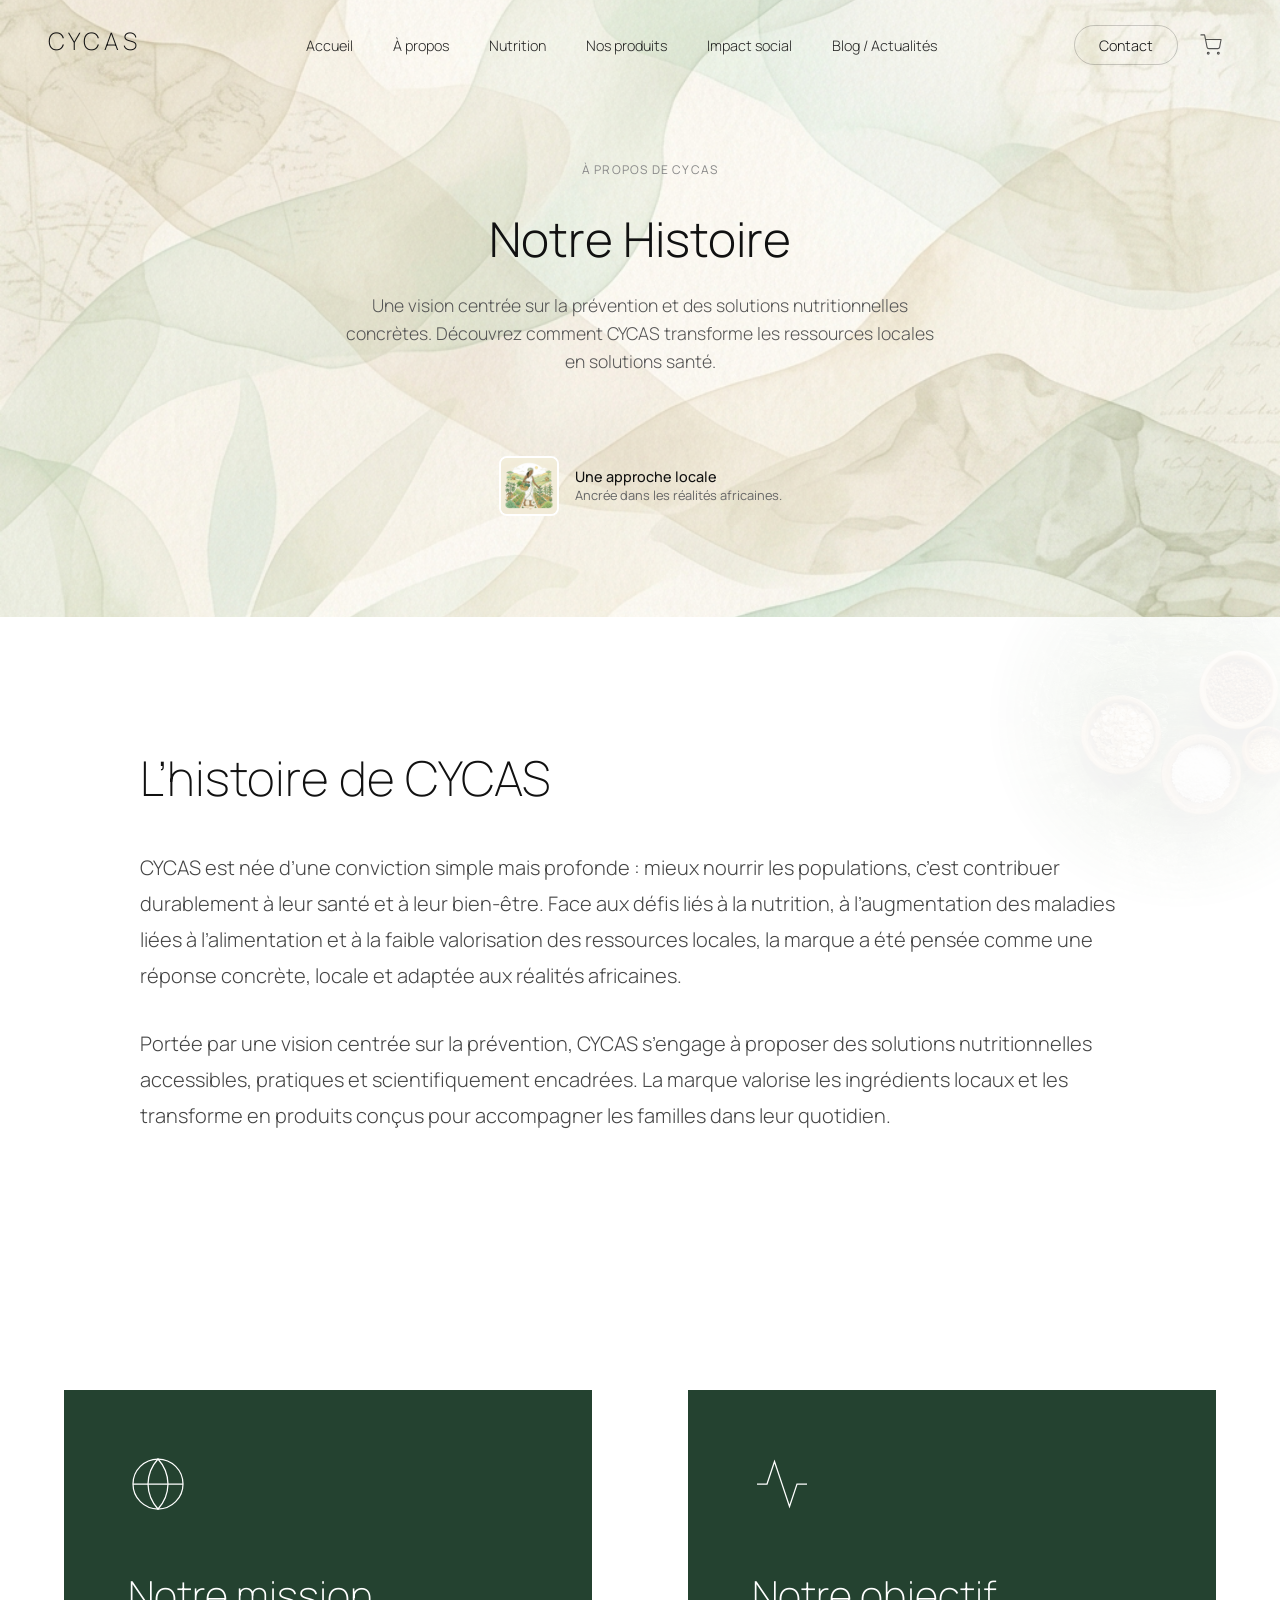
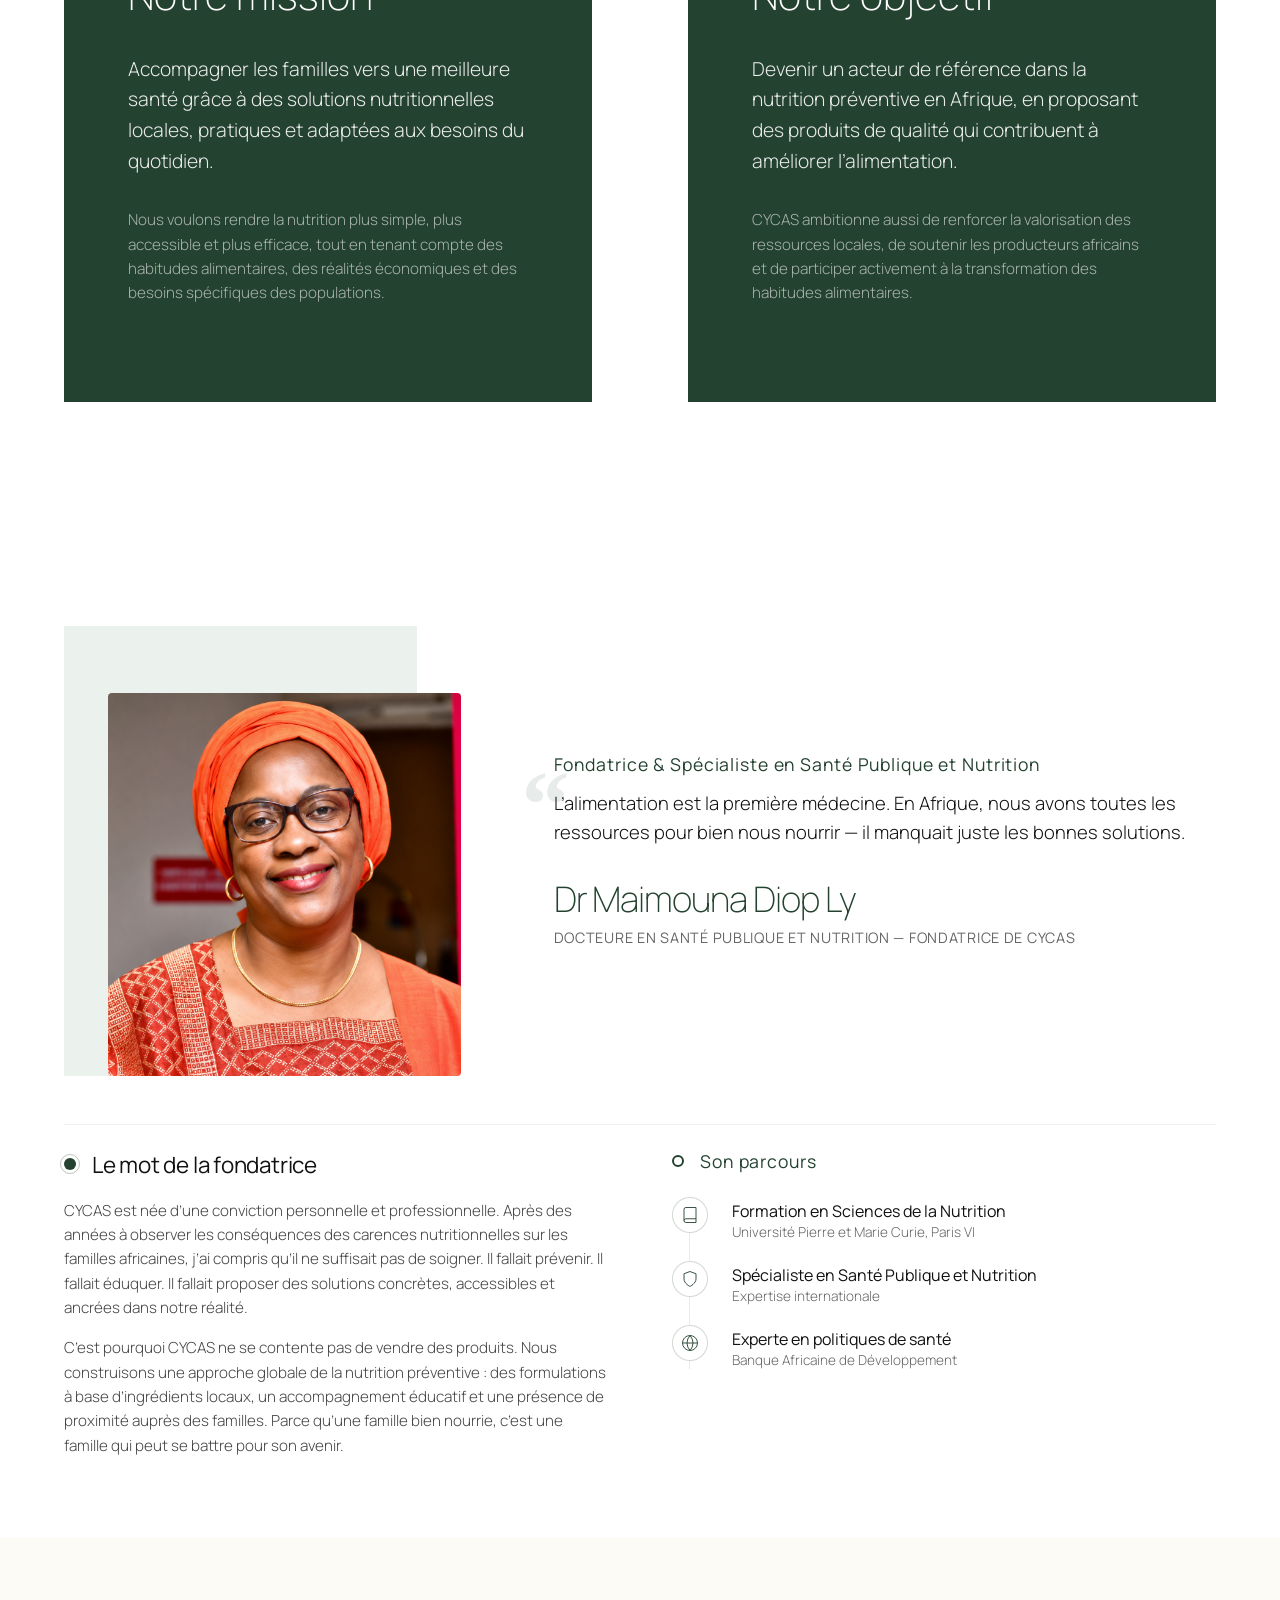
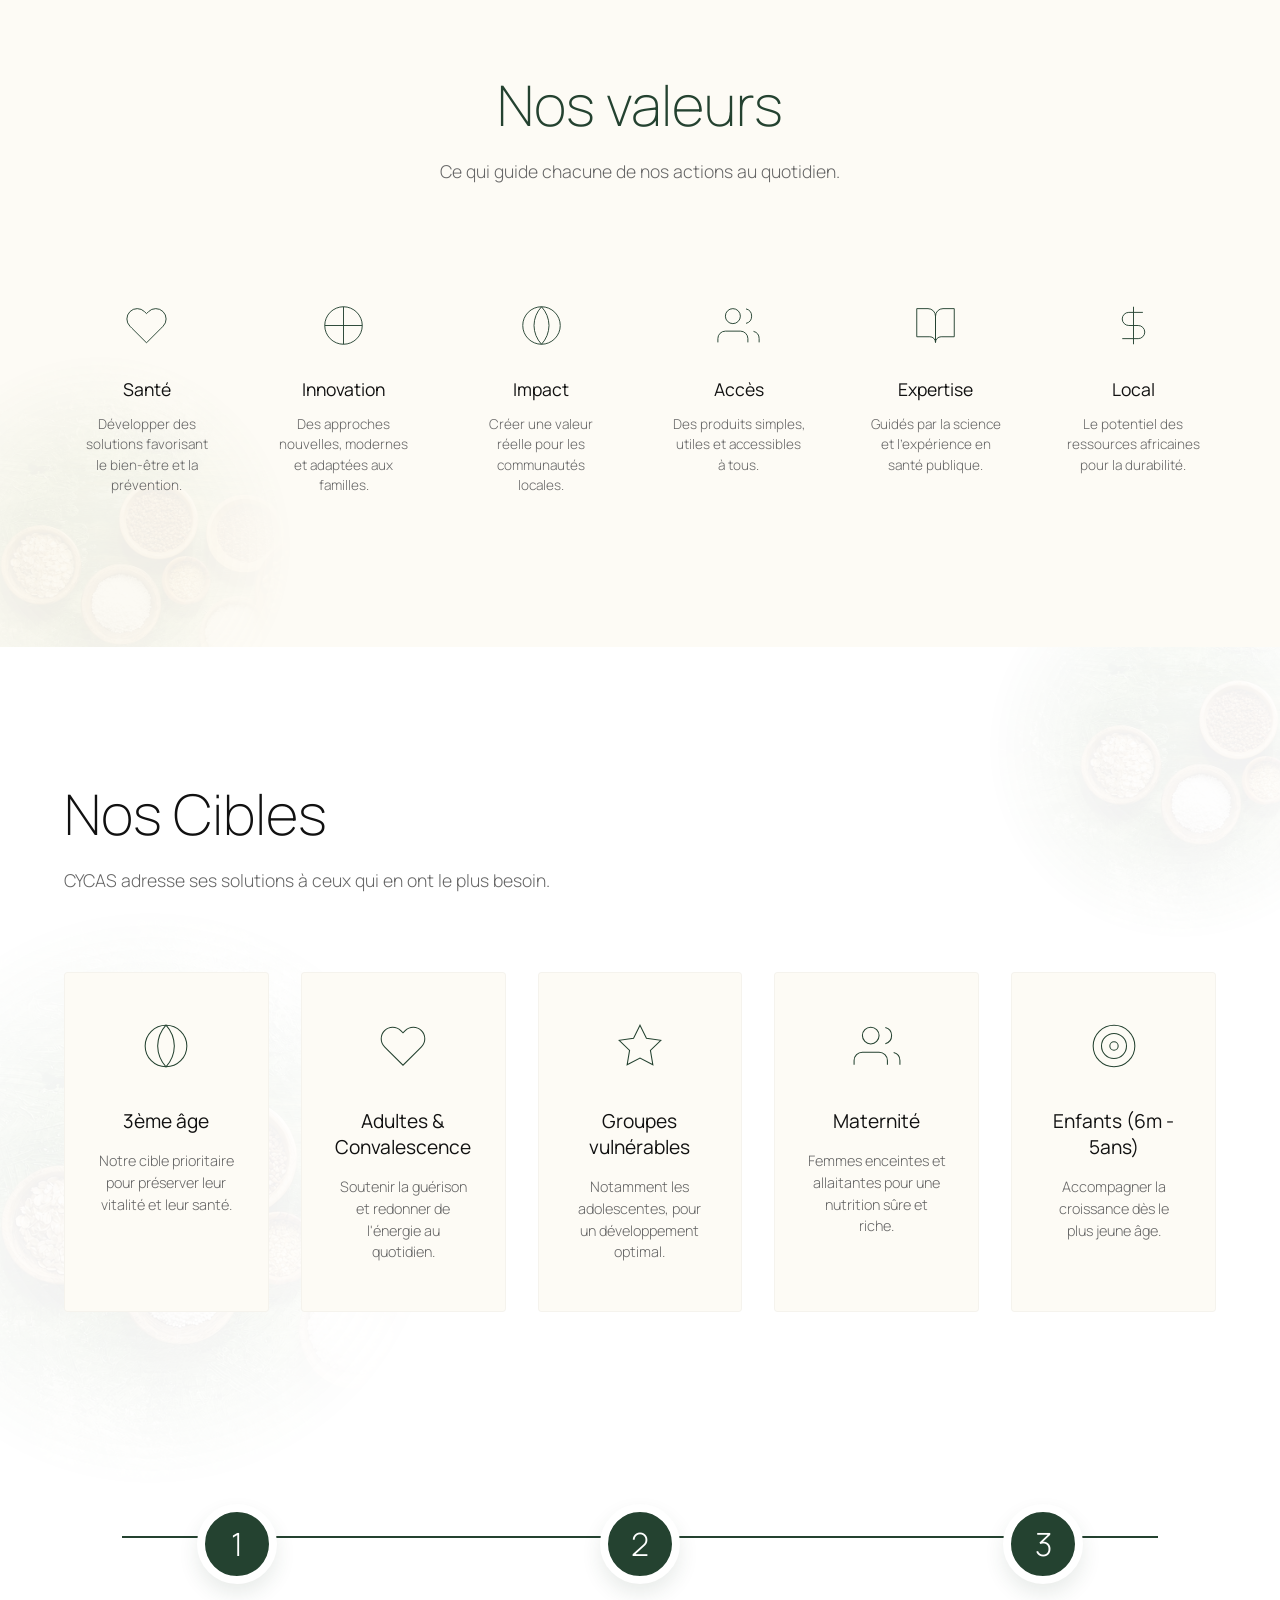
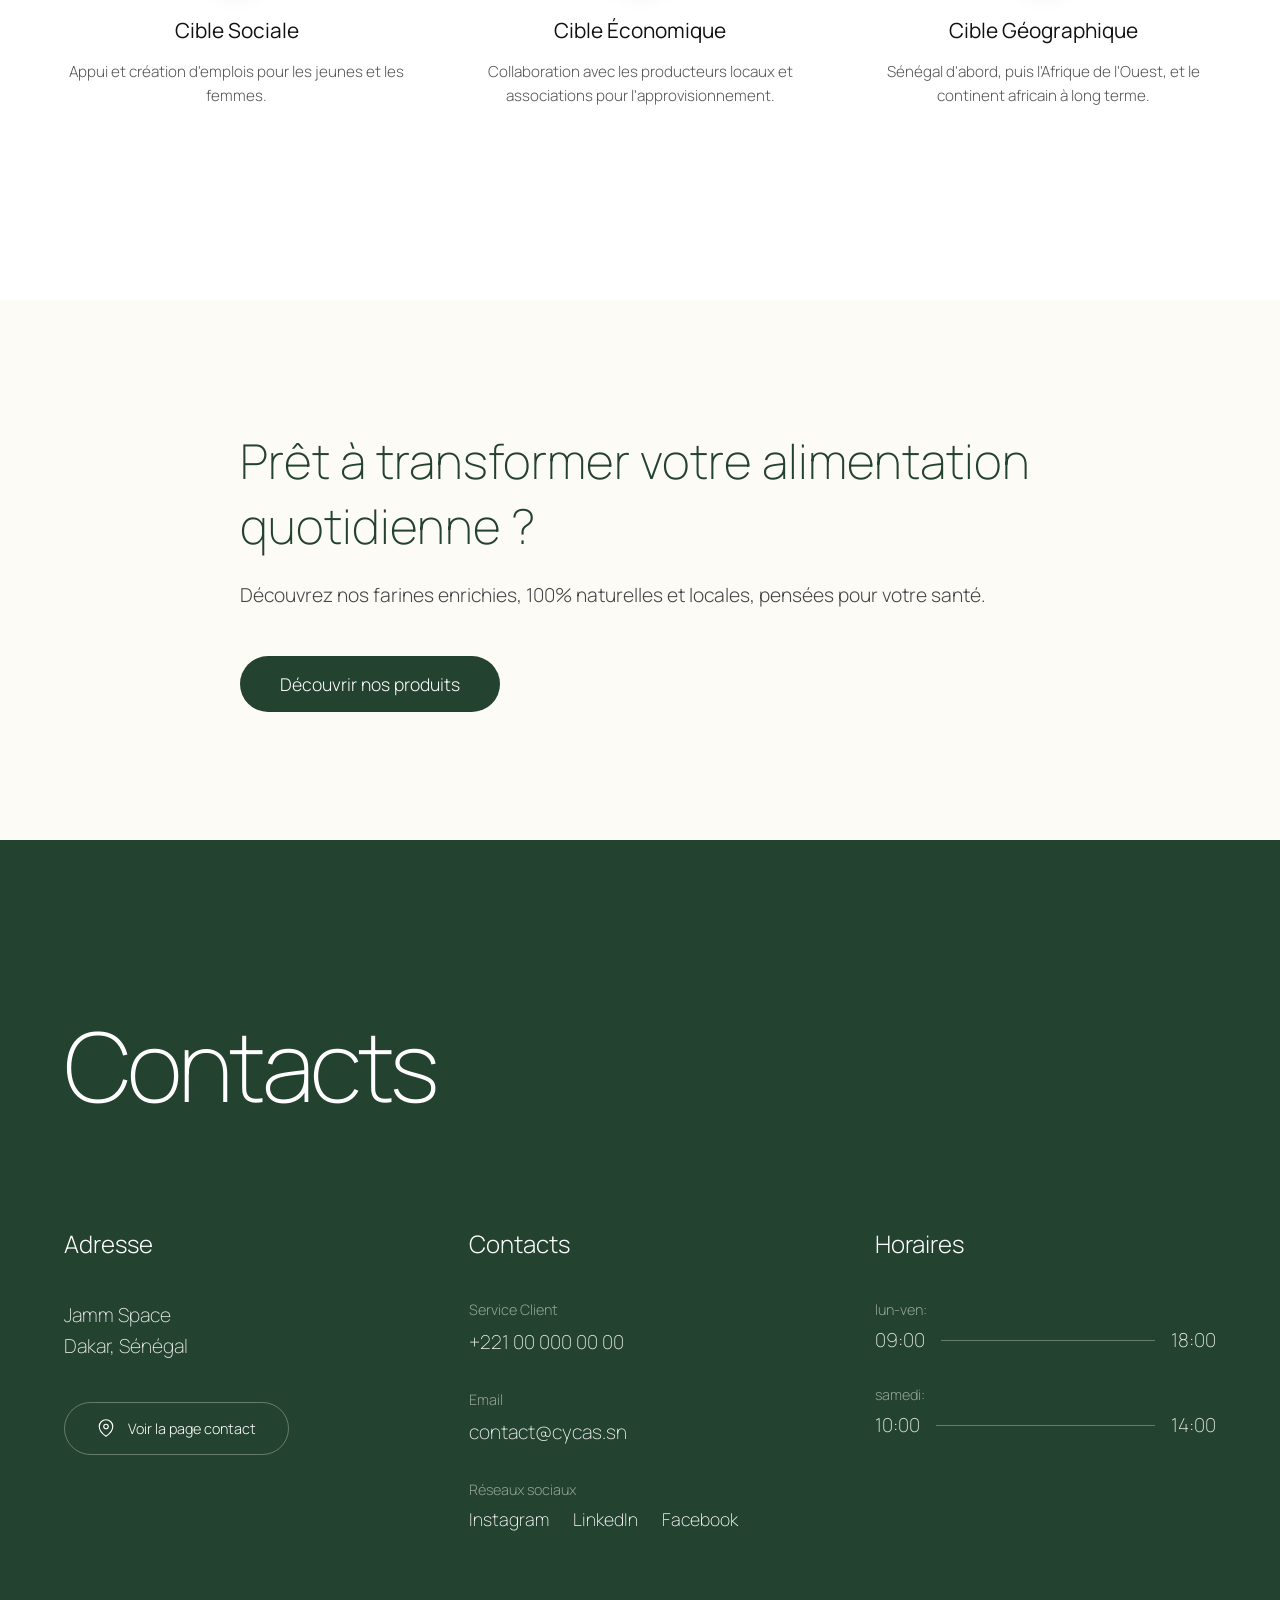
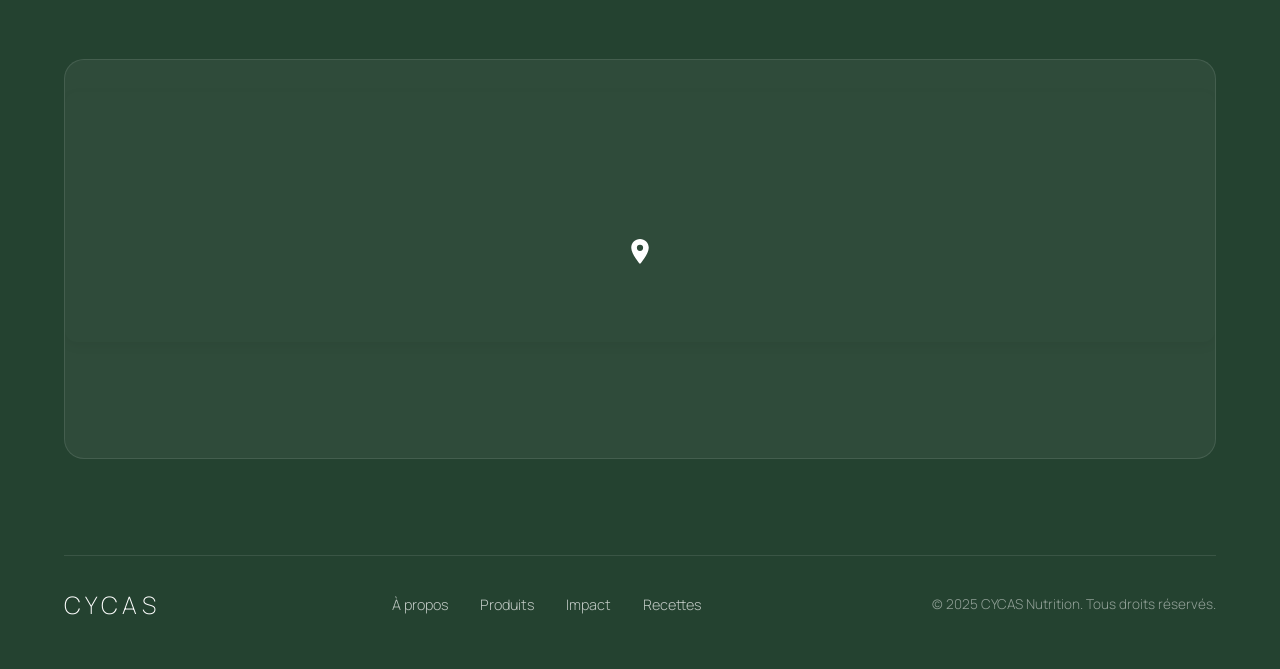
==== apropos.html @ b91ef63c "first commit" ====
<!DOCTYPE html>
<html lang="fr">
<head>
    <meta charset="UTF-8">
    <meta name="viewport" content="width=device-width, initial-scale=1.0">
    <title>À propos - CYCAS Nutrition</title>
    <link rel="stylesheet" href="style.css">
    <link href="https://fonts.googleapis.com/css2?family=Manrope:wght@200;300;400;500;600&display=swap" rel="stylesheet">
</head>
<body class="page-apropos">
    <header class="nutrition-hero-banner bg-apropos reveal-on-scroll">
        <nav class="navbar navbar-light">
            <div class="logo">
                <svg width="120" height="30" viewBox="0 0 120 30" fill="currentColor">
                    <text x="0" y="22" font-family="'Manrope', sans-serif" font-weight="200" font-size="24" letter-spacing="4">CYCAS</text>
                </svg>
            </div>
            <div class="nav-links">
                <a href="index.html">Accueil</a>
                <a href="apropos.html" class="active">À propos</a>
                <a href="nutrition.html">Nutrition</a>
                <a href="produits.html">Nos produits</a>
                <a href="impact.html">Impact social</a>
                <a href="blog.html">Blog / Actualités</a>
            </div>
            <div class="nav-action">
                <a href="contact.html" class="btn-outline">Contact</a>
                <a href="panier.html" class="nav-cart-icon" aria-label="Panier">
                    <svg width="22" height="22" viewBox="0 0 24 24" fill="none" stroke="currentColor" stroke-width="1.2" stroke-linecap="round" stroke-linejoin="round">
                        <circle cx="9" cy="21" r="1"/><circle cx="20" cy="21" r="1"/>
                        <path d="M1 1h4l2.68 13.39a2 2 0 0 0 2 1.61h9.72a2 2 0 0 0 2-1.61L23 6H6"/>
                    </svg>
                    <span class="nav-cart-badge" id="cart-badge">0</span>
                </a>
                <button class="hamburger" id="hamburger" aria-label="Menu" aria-expanded="false">
                    <span></span><span></span><span></span>
                </button>
            </div>
        </nav>

        <div class="hero-banner-inner">
            <span class="eyebrow-text">À PROPOS DE CYCAS</span>
            <h1>Notre Histoire</h1>
            <p>Une vision centrée sur la prévention et des solutions nutritionnelles concrètes. Découvrez comment CYCAS transforme les ressources locales en solutions santé.</p>
            
            <div class="ebook-mini-promo" style="margin-top: 2rem;">
                <img src="assets/illustrations/apropos_illustration.png" alt="Illustration A Propos" class="ebook-avatar" style="border-radius: 8px; width: 60px; height: 60px;">
                <div class="ebook-text">
                    <strong>Une approche locale</strong>
                    <span>Ancrée dans les réalités africaines.</span>
                </div>
            </div>
        </div>
    </header>

    <!-- Histoire -->
    <section class="histoire-section" style="position: relative; overflow: hidden;">
        <div class="pattern-watermark pattern-tr"></div>
        <div class="histoire-container" style="position: relative; z-index: 2;">
            <div class="histoire-title reveal-on-scroll">
                <h2>L’histoire de CYCAS</h2>
            </div>
            
            <div class="histoire-text reveal-on-scroll" style="transition-delay: 0.2s;">
                <p>CYCAS est née d’une conviction simple mais profonde : mieux nourrir les populations, c’est contribuer durablement à leur santé et à leur bien-être. Face aux défis liés à la nutrition, à l’augmentation des maladies liées à l’alimentation et à la faible valorisation des ressources locales, la marque a été pensée comme une réponse concrète, locale et adaptée aux réalités africaines.</p>
                <p>Portée par une vision centrée sur la prévention, CYCAS s’engage à proposer des solutions nutritionnelles accessibles, pratiques et scientifiquement encadrées. La marque valorise les ingrédients locaux et les transforme en produits conçus pour accompagner les familles dans leur quotidien.</p>
            </div>
        </div>
    </section>

    <!-- Mission & Objectif (Green Cards) -->
    <section class="mission-section">
        <div class="mission-grid">
            <div class="mission-card green-card reveal-on-scroll">
                <div class="card-icon">
                    <svg viewBox="0 0 24 24" fill="none" stroke="currentColor" stroke-width="0.5"><circle cx="12" cy="12" r="10"/><path d="M12 2a15.3 15.3 0 0 1 4 10 15.3 15.3 0 0 1-4 10 15.3 15.3 0 0 1-4-10 15.3 15.3 0 0 1 4-10z"/><path d="M2 12h20"/></svg>
                </div>
                <h3>Notre mission</h3>
                <p>Accompagner les familles vers une meilleure santé grâce à des solutions nutritionnelles locales, pratiques et adaptées aux besoins du quotidien.</p>
                <p class="sub-p">Nous voulons rendre la nutrition plus simple, plus accessible et plus efficace, tout en tenant compte des habitudes alimentaires, des réalités économiques et des besoins spécifiques des populations.</p>
                <div class="card-arrow">&rarr;</div>
            </div>

            <div class="mission-card green-card reveal-on-scroll" style="transition-delay: 0.2s;">
                <div class="card-icon">
                    <svg viewBox="0 0 24 24" fill="none" stroke="currentColor" stroke-width="0.5"><path d="M22 12h-4l-3 9L9 3l-3 9H2"/></svg>
                </div>
                <h3>Notre objectif</h3>
                <p>Devenir un acteur de référence dans la nutrition préventive en Afrique, en proposant des produits de qualité qui contribuent à améliorer l’alimentation.</p>
                <p class="sub-p">CYCAS ambitionne aussi de renforcer la valorisation des ressources locales, de soutenir les producteurs africains et de participer activement à la transformation des habitudes alimentaires.</p>
                <div class="card-arrow">&rarr;</div>
            </div>
        </div>
    </section>

    <!-- CEO Section -->
    <section class="ceo-section ceo-dark-bg">
        <div class="ceo-top reveal-on-scroll">
            <div class="ceo-image-wrapper">
                <div class="ceo-image-bg"></div>
                <div class="ceo-image-placeholder"></div>
            </div>
            <div class="ceo-top-text">
                <span class="section-eyebrow">Fondatrice & Spécialiste en Santé Publique et Nutrition</span>
                <div class="ceo-quote">
                    <span class="quote-mark">“</span>
                    <blockquote>
                        L’alimentation est la première médecine. En Afrique, nous avons toutes les ressources pour bien nous nourrir — il manquait juste les bonnes solutions.
                    </blockquote>
                </div>
                <div class="ceo-name-group">
                    <h3>Dr Maimouna Diop Ly</h3>
                    <span class="ceo-role">Docteure en Santé Publique et Nutrition — Fondatrice de CYCAS</span>
                </div>
            </div>
        </div>

        <div class="ceo-bottom reveal-on-scroll" style="transition-delay: 0.1s;">
            <div class="ceo-message">
                <div class="title-with-dot">
                    <div class="pulse-dot"></div>
                    <h4>Le mot de la fondatrice</h4>
                </div>
                <div class="ceo-message-text">
                    <p>CYCAS est née d’une conviction personnelle et professionnelle. Après des années à observer les conséquences des carences nutritionnelles sur les familles africaines, j’ai compris qu’il ne suffisait pas de soigner. Il fallait prévenir. Il fallait éduquer. Il fallait proposer des solutions concrètes, accessibles et ancrées dans notre réalité.</p>
                    <p>C’est pourquoi CYCAS ne se contente pas de vendre des produits. Nous construisons une approche globale de la nutrition préventive : des formulations à base d’ingrédients locaux, un accompagnement éducatif et une présence de proximité auprès des familles. Parce qu’une famille bien nourrie, c’est une famille qui peut se battre pour son avenir.</p>
                </div>
            </div>

            <div class="ceo-roadmap">
                <div class="title-with-dot">
                    <div class="pulse-dot transparent-dot"></div>
                    <h4>Son parcours</h4>
                </div>
                <div class="ceo-roadmap-items">
                    <div class="roadmap-item">
                        <div class="roadmap-icon">
                            <svg width="18" height="18" viewBox="0 0 24 24" fill="none" stroke="currentColor" stroke-width="1.2"><path d="M4 19.5A2.5 2.5 0 0 1 6.5 17H20"></path><path d="M6.5 2H20v20H6.5A2.5 2.5 0 0 1 4 19.5v-15A2.5 2.5 0 0 1 6.5 2z"></path></svg>
                        </div>
                        <div class="roadmap-content">
                            <span class="roadmap-title">Formation en Sciences de la Nutrition</span>
                            <span class="roadmap-desc">Université Pierre et Marie Curie, Paris VI</span>
                        </div>
                    </div>
                    <div class="roadmap-item">
                        <div class="roadmap-icon">
                            <svg width="18" height="18" viewBox="0 0 24 24" fill="none" stroke="currentColor" stroke-width="1.2"><path d="M12 22s8-4 8-10V5l-8-3-8 3v7c0 6 8 10 8 10z"></path></svg>
                        </div>
                        <div class="roadmap-content">
                            <span class="roadmap-title">Spécialiste en Santé Publique et Nutrition</span>
                            <span class="roadmap-desc">Expertise internationale</span>
                        </div>
                    </div>
                    <div class="roadmap-item">
                        <div class="roadmap-icon">
                            <svg width="18" height="18" viewBox="0 0 24 24" fill="none" stroke="currentColor" stroke-width="1.2"><circle cx="12" cy="12" r="10"></circle><line x1="2" y1="12" x2="22" y2="12"></line><path d="M12 2a15.3 15.3 0 0 1 4 10 15.3 15.3 0 0 1-4 10 15.3 15.3 0 0 1-4-10 15.3 15.3 0 0 1 4-10z"></path></svg>
                        </div>
                        <div class="roadmap-content">
                            <span class="roadmap-title">Experte en politiques de santé</span>
                            <span class="roadmap-desc">Banque Africaine de Développement</span>
                        </div>
                    </div>
                </div>
            </div>
        </div>
    </section>

    <!-- Valeurs (Image 2 Style) -->
    <section class="valeurs-section" style="position: relative; overflow: hidden;">
        <div class="pattern-watermark pattern-bl"></div>
        <div class="valeurs-header reveal-on-scroll" style="position: relative; z-index: 2;">
            <h2>Nos valeurs</h2>
            <p>Ce qui guide chacune de nos actions au quotidien.</p>
        </div>
        
        <div class="valeurs-grid reveal-on-scroll" style="transition-delay: 0.1s;">
            <div class="valeur-item" style="transition-delay: 0.1s;">
                <div class="v-icon"><svg viewBox="0 0 24 24" fill="none" stroke="currentColor" stroke-width="0.5"><path d="M20.84 4.61a5.5 5.5 0 0 0-7.78 0L12 5.67l-1.06-1.06a5.5 5.5 0 0 0-7.78 7.78l1.06 1.06L12 21.23l7.78-7.78 1.06-1.06a5.5 5.5 0 0 0 0-7.78z"></path></svg></div>
                <h4>Santé</h4>
                <p>Développer des solutions favorisant le bien-être et la prévention.</p>
            </div>
            <div class="valeur-item" style="transition-delay: 0.2s;">
                <div class="v-icon"><svg viewBox="0 0 24 24" fill="none" stroke="currentColor" stroke-width="0.5"><circle cx="12" cy="12" r="10"/><line x1="12" y1="2" x2="12" y2="22"/><line x1="2" y1="12" x2="22" y2="12"/></svg></div>
                <h4>Innovation</h4>
                <p>Des approches nouvelles, modernes et adaptées aux familles.</p>
            </div>
            <div class="valeur-item" style="transition-delay: 0.3s;">
                <div class="v-icon"><svg viewBox="0 0 24 24" fill="none" stroke="currentColor" stroke-width="0.5"><circle cx="12" cy="12" r="10"/><path d="M12 2a15.3 15.3 0 0 1 4 10 15.3 15.3 0 0 1-4 10 15.3 15.3 0 0 1-4-10 15.3 15.3 0 0 1 4-10z"/></svg></div>
                <h4>Impact</h4>
                <p>Créer une valeur réelle pour les communautés locales.</p>
            </div>
            <div class="valeur-item" style="transition-delay: 0.4s;">
                <div class="v-icon"><svg viewBox="0 0 24 24" fill="none" stroke="currentColor" stroke-width="0.5"><path d="M17 21v-2a4 4 0 0 0-4-4H5a4 4 0 0 0-4 4v2"/><circle cx="9" cy="7" r="4"/><path d="M23 21v-2a4 4 0 0 0-3-3.87"/><path d="M16 3.13a4 4 0 0 1 0 7.75"/></svg></div>
                <h4>Accès</h4>
                <p>Des produits simples, utiles et accessibles à tous.</p>
            </div>
            <div class="valeur-item" style="transition-delay: 0.5s;">
                <div class="v-icon"><svg viewBox="0 0 24 24" fill="none" stroke="currentColor" stroke-width="0.5"><path d="M2 3h6a4 4 0 0 1 4 4v14a3 3 0 0 0-3-3H2z"/><path d="M22 3h-6a4 4 0 0 0-4 4v14a3 3 0 0 1 3-3h7z"/></svg></div>
                <h4>Expertise</h4>
                <p>Guidés par la science et l’expérience en santé publique.</p>
            </div>
            <div class="valeur-item" style="transition-delay: 0.6s;">
                <div class="v-icon"><svg viewBox="0 0 24 24" fill="none" stroke="currentColor" stroke-width="0.5"><path d="M12 2v20M17 5H9.5a3.5 3.5 0 0 0 0 7h5a3.5 3.5 0 0 1 0 7H6"></path></svg></div>
                <h4>Local</h4>
                <p>Le potentiel des ressources africaines pour la durabilité.</p>
            </div>
        </div>
    </section>

    <!-- Cibles Section -->
    <section class="cibles-section" style="position: relative; overflow: hidden;">
        <div class="pattern-watermark pattern-cl"></div>
        <div class="pattern-watermark pattern-tr"></div>
        <div class="cibles-header reveal-on-scroll text-center" style="position: relative; z-index: 2;">
            <h2>Nos Cibles</h2>
            <p>CYCAS adresse ses solutions à ceux qui en ont le plus besoin.</p>
        </div>
        
        <!-- Cibles Principales (5 cartes) -->
        <div class="cibles-grid reveal-on-scroll" style="transition-delay: 0.1s;">
            <div class="cible-card">
                <div class="cible-icon anim-pulse-icon">
                    <svg viewBox="0 0 24 24" fill="none" stroke="currentColor" stroke-width="0.5"><circle cx="12" cy="12" r="10"/><path d="M12 2a15.3 15.3 0 0 1 4 10 15.3 15.3 0 0 1-4 10 15.3 15.3 0 0 1-4-10 15.3 15.3 0 0 1 4-10z"/></svg>
                </div>
                <h4>3ème âge</h4>
                <p>Notre cible prioritaire pour préserver leur vitalité et leur santé.</p>
            </div>
            
            <div class="cible-card">
                <div class="cible-icon anim-sway">
                    <svg viewBox="0 0 24 24" fill="none" stroke="currentColor" stroke-width="0.5"><path d="M20.84 4.61a5.5 5.5 0 0 0-7.78 0L12 5.67l-1.06-1.06a5.5 5.5 0 0 0-7.78 7.78l1.06 1.06L12 21.23l7.78-7.78 1.06-1.06a5.5 5.5 0 0 0 0-7.78z"></path></svg>
                </div>
                <h4>Adultes & Convalescence</h4>
                <p>Soutenir la guérison et redonner de l'énergie au quotidien.</p>
            </div>
            
            <div class="cible-card">
                <div class="cible-icon anim-spin-slow">
                    <svg viewBox="0 0 24 24" fill="none" stroke="currentColor" stroke-width="0.5"><polygon points="12 2 15.09 8.26 22 9.27 17 14.14 18.18 21.02 12 17.77 5.82 21.02 7 14.14 2 9.27 8.91 8.26 12 2"></polygon></svg>
                </div>
                <h4>Groupes vulnérables</h4>
                <p>Notamment les adolescentes, pour un développement optimal.</p>
            </div>
            
            <div class="cible-card">
                <div class="cible-icon anim-pulse-icon">
                    <svg viewBox="0 0 24 24" fill="none" stroke="currentColor" stroke-width="0.5"><path d="M17 21v-2a4 4 0 0 0-4-4H5a4 4 0 0 0-4 4v2"/><circle cx="9" cy="7" r="4"/><path d="M23 21v-2a4 4 0 0 0-3-3.87"/><path d="M16 3.13a4 4 0 0 1 0 7.75"/></svg>
                </div>
                <h4>Maternité</h4>
                <p>Femmes enceintes et allaitantes pour une nutrition sûre et riche.</p>
            </div>
            
            <div class="cible-card">
                <div class="cible-icon anim-sway">
                    <svg viewBox="0 0 24 24" fill="none" stroke="currentColor" stroke-width="0.5"><circle cx="12" cy="12" r="10"/><circle cx="12" cy="12" r="6"/><circle cx="12" cy="12" r="2"/></svg>
                </div>
                <h4>Enfants (6m - 5ans)</h4>
                <p>Accompagner la croissance dès le plus jeune âge.</p>
            </div>
        </div>

        <!-- 3 autres cibles: Frise avec gros ronds -->
        <div class="cibles-frise-wrapper reveal-on-scroll" style="transition-delay: 0.2s;">
            <div class="frise-line-bold"></div>
            
            <div class="frise-big-node">
                <div class="big-circle">1</div>
                <div class="big-circle-content">
                    <h4>Cible Sociale</h4>
                    <p>Appui et création d'emplois pour les jeunes et les femmes.</p>
                </div>
            </div>
            
            <div class="frise-big-node">
                <div class="big-circle">2</div>
                <div class="big-circle-content">
                    <h4>Cible Économique</h4>
                    <p>Collaboration avec les producteurs locaux et associations pour l'approvisionnement.</p>
                </div>
            </div>
            
            <div class="frise-big-node">
                <div class="big-circle">3</div>
                <div class="big-circle-content">
                    <h4>Cible Géographique</h4>
                    <p>Sénégal d'abord, puis l'Afrique de l'Ouest, et le continent africain à long terme.</p>
                </div>
            </div>
        </div>
    </section>

    <!-- Global CTA Section -->
    <section class="global-cta-section reveal-on-scroll">
        <div class="global-cta-content text-center">
            <h2>Prêt à transformer votre alimentation quotidienne ?</h2>
            <p>Découvrez nos farines enrichies, 100% naturelles et locales, pensées pour votre santé.</p>
            <a href="index.html#produits" class="btn-green-solid">Découvrir nos produits</a>
        </div>
    </section>

    <!-- FOOTER / CONTACTS -->
    <footer class="site-footer-new" id="contact">
        <div class="footer-container">
            <h2 class="huge-title reveal-on-scroll">Contacts</h2>
            
            <div class="contact-grid reveal-on-scroll" style="transition-delay: 0.1s;">
                <div class="contact-col">
                    <h4>Adresse</h4>
                    <p class="contact-detail">Jamm Space<br>Dakar, Sénégal</p>
                    <a href="contact.html" class="btn-map-outline">
                        <svg width="18" height="18" viewBox="0 0 24 24" fill="none" stroke="currentColor" stroke-width="1.5"><path d="M21 10c0 7-9 13-9 13s-9-6-9-13a9 9 0 0 1 18 0z"></path><circle cx="12" cy="10" r="3"></circle></svg>
                        Voir la page contact
                    </a>
                </div>
                <div class="contact-col">
                    <h4>Contacts</h4>
                    <div class="contact-item">
                        <span class="contact-sub">Service Client</span>
                        <p class="contact-detail">+221 00 000 00 00</p>
                    </div>
                    <div class="contact-item">
                        <span class="contact-sub">Email</span>
                        <p class="contact-detail">contact@cycas.sn</p>
                    </div>
                    <div class="contact-item">
                        <span class="contact-sub">Réseaux sociaux</span>
                        <div class="social-links-new">
                            <a href="#">Instagram</a>
                            <a href="#">LinkedIn</a>
                            <a href="#">Facebook</a>
                        </div>
                    </div>
                </div>
                <div class="contact-col">
                    <h4>Horaires</h4>
                    <div class="schedule-item">
                        <span class="contact-sub">lun-ven:</span>
                        <div class="schedule-time">
                            <span>09:00</span>
                            <div class="schedule-line"></div>
                            <span>18:00</span>
                        </div>
                    </div>
                    <div class="schedule-item">
                        <span class="contact-sub">samedi:</span>
                        <div class="schedule-time">
                            <span>10:00</span>
                            <div class="schedule-line"></div>
                            <span>14:00</span>
                        </div>
                    </div>
                </div>
            </div>

            <div class="contact-map reveal-on-scroll" style="transition-delay: 0.2s;">
                <iframe src="https://maps.google.com/maps?q=Jamm%20Space,%20Dakar,%20Senegal&t=&z=15&ie=UTF8&iwloc=&output=embed" width="100%" height="250" style="border:0; border-radius: 12px; margin-top: 2rem; box-shadow: 0 4px 12px rgba(0,0,0,0.05);" allowfullscreen="" loading="lazy"></iframe>
            </div>

            <div class="footer-bottom-new">
                <div class="footer-logo">CYCAS</div>
                <div class="footer-nav-new">
                    <a href="apropos.html">À propos</a>
                    <a href="produits.html">Produits</a>
                    <a href="impact.html">Impact</a>
                    <a href="nutrition.html">Recettes</a>
                </div>
                <p>&copy; 2025 CYCAS Nutrition. Tous droits réservés.</p>
            </div>
        </div>
    </footer>

    <script>
        document.addEventListener('DOMContentLoaded', () => {
            const observer = new IntersectionObserver((entries) => {
                entries.forEach(entry => {
                    if (entry.isIntersecting) {
                        entry.target.classList.add('is-visible');
                    }
                });
            }, { threshold: 0.1 });

            document.querySelectorAll('.reveal-on-scroll').forEach(el => observer.observe(el));
        });
    </script>
    <script src="nav.js"></script>
</body>
</html>
---- style.css ----
* {
    margin: 0;
    padding: 0;
    box-sizing: border-box;
}

body {
    font-family: 'Manrope', sans-serif;
    color: #ffffff;
    background-color: #000;
    overflow-x: hidden;
}

/* Background image handling */
/* Localized Pattern Watermarks */
.pattern-watermark {
    position: absolute;
    background-image: url('assets/bg.png');
    background-size: cover;
    opacity: 0.05;
    border-radius: 50%;
    mask-image: radial-gradient(circle, black 30%, transparent 70%);
    -webkit-mask-image: radial-gradient(circle, black 30%, transparent 70%);
    pointer-events: none;
    z-index: 0;
}
.pattern-tr { top: -100px; right: -100px; width: 400px; height: 400px; }
.pattern-bl { bottom: -100px; left: -100px; width: 400px; height: 400px; }
.pattern-cr { top: 40%; right: -150px; width: 500px; height: 500px; }
.pattern-cl { top: 20%; left: -150px; width: 600px; height: 600px; }
.pattern-tl { top: -50px; left: -100px; width: 400px; height: 400px; }

body::before {
    content: '';
    position: fixed;
    top: 0;
    left: 0;
    width: 100%;
    height: 100vh;
    background-image: url('assets/bg.png');
    background-size: cover;
    background-position: center;
    background-repeat: no-repeat;
    z-index: -2;
}

/* Subtle overlay to make text readable */
body::after {
    content: '';
    position: fixed;
    top: 0;
    left: 0;
    width: 100%;
    height: 100vh;
    background: linear-gradient(180deg, rgba(0, 0, 0, 0.6) 0%, rgba(0, 0, 0, 0.4) 40%, rgba(0, 0, 0, 0.5) 100%);
    z-index: -1;
}

/* Navbar */
.navbar {
    position: absolute;
    top: 0;
    left: 0;
    width: 100%;
    padding: 1.5rem 3rem;
    display: flex;
    justify-content: space-between;
    align-items: center;
    z-index: 10;
}

.logo svg {
    color: #ffffff;
}

.nav-links {
    display: flex;
    gap: 2.5rem;
    align-items: center;
}

.nav-links a {
    color: #ffffff;
    text-decoration: none;
    font-size: 0.9rem;
    font-weight: 300;
    display: flex;
    align-items: center;
    gap: 0.4rem;
    opacity: 0.9;
    transition: opacity 0.3s ease;
}

.nav-links a:hover {
    opacity: 1;
}

.btn-outline {
    display: inline-block;
    padding: 0.6rem 1.5rem;
    border: 1px solid rgba(255, 255, 255, 0.5);
    border-radius: 50px;
    color: #ffffff;
    text-decoration: none;
    font-size: 0.9rem;
    font-weight: 300;
    transition: all 0.3s ease;
}

.btn-outline:hover {
    background-color: #ffffff;
    color: #000000;
}

/* ── Nav action row ─────────────────────────────────── */
.nav-action {
    display: flex;
    align-items: center;
    gap: 0.75rem;
    flex-shrink: 0;
}

/* ── Cart icon ──────────────────────────────────────── */
.nav-cart-icon {
    position: relative;
    display: flex;
    align-items: center;
    justify-content: center;
    width: 42px; height: 42px;
    color: #ffffff;
    text-decoration: none;
    opacity: 0.7;
    transition: opacity 0.2s;
    flex-shrink: 0;
}
.nav-cart-icon:hover { opacity: 1; }

.nav-cart-badge {
    position: absolute;
    top: 0; right: 0;
    min-width: 15px; height: 15px;
    background: #e05c3a;
    color: #fff;
    border-radius: 50px;
    font-size: 0.48rem;
    font-weight: 700;
    display: flex;
    align-items: center;
    justify-content: center;
    padding: 0 3px;
    line-height: 1;
    opacity: 0;
    transform: scale(0.4);
    transition: opacity 0.2s, transform 0.25s cubic-bezier(0.34,1.56,0.64,1);
    pointer-events: none;
}
.nav-cart-badge.has-items {
    opacity: 1;
    transform: scale(1);
}

.navbar-light .nav-cart-icon { color: #111111; }

/* Navbar Light variant (for white/cream backgrounds) */
.navbar-light .logo svg {
    color: #111111;
}

.navbar-light .nav-links a {
    color: #111111;
}

.navbar-light .nav-links a:hover {
    color: #244230;
}

.navbar-light .btn-outline {
    border-color: rgba(17, 17, 17, 0.2);
    color: #111111;
}

.navbar-light .btn-outline:hover {
    background-color: #111111;
    color: #ffffff;
}

/* Hero Section */
.hero {
    height: 100vh;
    display: flex;
    flex-direction: column;
    justify-content: center;
    align-items: center;
    text-align: center;
    padding: 0 2rem;
}

.hero-content {
    max-width: 900px;
    animation: fadeIn 1s ease-out forwards;
}

.hero-title {
    font-size: 4.5rem;
    font-weight: 200; /* Super thin as requested */
    line-height: 1.1;
    margin-bottom: 1.5rem;
    letter-spacing: -0.03em;
}

.hero-subtitle {
    font-size: 1.1rem;
    font-weight: 300;
    opacity: 0.8;
    margin-bottom: 2.5rem;
    letter-spacing: 0.01em;
}

.btn-primary {
    display: inline-block;
    padding: 0.8rem 2.5rem;
    background-color: #ffffff;
    color: #000000;
    border-radius: 50px;
    text-decoration: none;
    font-size: 0.95rem;
    font-weight: 500;
    transition: all 0.3s ease;
}

.btn-primary:hover {
    transform: translateY(-2px);
    box-shadow: 0 10px 20px rgba(0, 0, 0, 0.15);
}

@keyframes fadeIn {
    from {
        opacity: 0;
        transform: translateY(20px);
    }
    to {
        opacity: 1;
        transform: translateY(0);
    }
}

/* Responsive */
@media (max-width: 768px) {
    .navbar {
        padding: 1.5rem;
    }
    .nav-links {
        display: none;
    }
    .hero-title {
        font-size: 3rem;
    }
    .card-bottom {
        flex-direction: column;
        padding: 2rem;
    }
    .card-top {
        padding: 3rem 2rem;
    }
    .card-right {
        grid-template-columns: 1fr;
    }
    .stat-number {
        font-size: 3rem;
    }
}

/* Problem Section */
.problem-section {
    width: 100%;
    height: 100vh;
    background-color: #244230; /* All green */
    display: flex;
    flex-direction: column;
    justify-content: center;
    position: relative;
    z-index: 1; /* Above the fixed background */
}

.problem-container {
    display: flex;
    padding: 0 10%;
    gap: 4rem;
    align-items: center;
    width: 100%;
}

.problem-left {
    flex: 1;
    display: flex;
    flex-direction: column;
    justify-content: space-between;
    padding-right: 2rem;
    align-self: stretch; /* Stretch to match the right column's height */
}

.problem-left h2 {
    font-size: 3.2rem;
    font-weight: 200;
    line-height: 1.1;
    letter-spacing: -0.03em;
    color: #ffffff;
}

.problem-left p {
    font-size: 1.25rem;
    line-height: 1.6;
    font-weight: 300; /* Plus fin */
    color: rgba(255, 255, 255, 0.8);
}

.problem-right {
    flex: 2;
    display: grid;
    grid-template-columns: 1fr 1fr;
}

.stat-item {
    display: flex;
    flex-direction: column;
    padding: 1.5rem 2.5rem;
    position: relative;
}

/* La croix : bordures internes uniquement */
.stat-item:nth-child(1) { border-right: 1px solid rgba(255,255,255,0.15); border-bottom: 1px solid rgba(255,255,255,0.15); }
.stat-item:nth-child(2) { border-bottom: 1px solid rgba(255,255,255,0.15); }
.stat-item:nth-child(3) { border-right: 1px solid rgba(255,255,255,0.15); }
.stat-item:nth-child(4) { }

/* Icônes */
.stat-icon {
    margin-bottom: 0.5rem;
    color: #ffffff;
}

.stat-number {
    font-size: 4rem;
    font-weight: 200; /* Très fin */
    line-height: 1;
    color: #ffffff;
    margin-bottom: 0.5rem;
    display: flex;
    align-items: baseline;
    gap: 0.4rem;
    letter-spacing: -0.03em;
}

.text-sm {
    font-size: 1.2rem;
    font-weight: 300;
    color: rgba(255, 255, 255, 0.8);
}

.stat-text-group {
    display: flex;
    flex-direction: column;
    gap: 0.3rem;
}

.stat-category {
    font-size: 0.85rem;
    font-weight: 400;
    color: #ffffff;
}

.stat-desc {
    font-size: 0.9rem;
    line-height: 1.5;
    color: rgba(255, 255, 255, 0.7);
    font-weight: 300;
}

/* Vision Section */
.vision-section {
    background-color: #FDFBF5; /* Creme jaunatre */
    color: #111111;
    padding: 0 10%;
    width: 100%;
    height: 100vh;
    display: flex;
    flex-direction: column;
    justify-content: center;
}

.vision-header {
    max-width: 800px;
    margin-bottom: 3rem;
}

.vision-intro h2 {
    font-size: 2.5rem;
    font-weight: 300; /* Minimalist modern */
    line-height: 1.1;
    letter-spacing: -0.03em;
    margin-bottom: 1rem;
}

.section-eyebrow {
    font-size: 1.1rem;
    letter-spacing: 0.05em;
    color: #244230;
    font-weight: 400;
    display: block;
    margin-bottom: 0.8rem;
}

.vision-intro p {
    font-size: 1.1rem;
    line-height: 1.6;
    color: #555555;
    font-weight: 300;
}

.vision-cards {
    display: grid;
    grid-template-columns: repeat(3, 1fr);
    gap: 1.5rem;
    margin-bottom: 2.5rem;
}

.vision-card {
    border: 1px solid rgba(0,0,0,0.1);
    padding: 3.5rem 2.5rem;
    min-height: 380px;
    display: flex;
    flex-direction: column;
    background-color: transparent;
    transition: border-color 0.3s ease;
}

.vision-card:hover {
    border-color: #244230; /* Green highlight on hover */
}

.vision-icon {
    color: #244230; /* The green color */
    margin-bottom: 1.5rem;
    width: 40px;
    height: 40px;
    display: flex;
    align-items: center;
    justify-content: center;
    border-radius: 50%;
    background-color: rgba(36, 66, 48, 0.05); /* Very light green circle behind */
}

.vision-card h3 {
    font-size: 1.25rem;
    font-weight: 300;
    line-height: 1.3;
    margin-bottom: 1rem;
    letter-spacing: -0.01em;
}

.vision-card p {
    font-size: 0.9rem;
    line-height: 1.6;
    color: #666666;
    font-weight: 300;
}

.vision-cta {
    display: flex;
    justify-content: flex-start;
}

.btn-green {
    display: inline-flex;
    align-items: center;
    padding: 1rem 2.5rem;
    background-color: #244230; /* Green from the background */
    color: #ffffff;
    border-radius: 50px;
    text-decoration: none;
    font-size: 0.95rem;
    font-weight: 400;
    transition: all 0.3s ease;
}

.btn-green:hover {
    background-color: #1a3022;
    transform: translateX(5px);
}

/* Animations d'entrée progressive (Scroll) */
.reveal-on-scroll {
    opacity: 0;
    transform: translateY(40px);
    transition: opacity 1s cubic-bezier(0.2, 0.8, 0.2, 1), transform 1s cubic-bezier(0.2, 0.8, 0.2, 1);
}

.reveal-on-scroll.is-visible {
    opacity: 1;
    transform: translateY(0);
}

/* Animations d'icônes (Minimalistes) */
.anim-sway svg {
    animation: sway 4s ease-in-out infinite;
    transform-origin: bottom center;
}

.anim-pulse-icon svg {
    animation: softPulse 3s ease-in-out infinite;
}

.anim-spin-slow svg {
    animation: spinSlow 10s linear infinite;
}

@keyframes sway {
    0%, 100% { transform: rotate(-5deg); }
    50% { transform: rotate(5deg); }
}

@keyframes softPulse {
    0%, 100% { transform: scale(1); }
    50% { transform: scale(1.1); }
}

@keyframes spinSlow {
    from { transform: rotate(0deg); }
    to { transform: rotate(360deg); }
}

/* CEO / Founder Section */
.ceo-section {
    background-color: #ffffff;
    width: 100%;
    min-height: 100vh;
    padding: 4rem 5%;
    display: flex;
    flex-direction: column;
    justify-content: center;
    color: #111111;
}

.ceo-top {
    display: flex;
    max-width: 1200px;
    margin: 0 auto 3rem auto;
    align-items: center;
    position: relative;
    height: auto;
}

.ceo-image-wrapper {
    flex: 0.8;
    position: relative;
    height: 450px;
    display: flex;
    align-items: flex-end;
}

.ceo-image-bg {
    position: absolute;
    top: 0;
    left: 0;
    width: 80%;
    height: 100%;
    background-color: #EBF2ED; /* Pale green/grey background */
    z-index: 0;
}

.ceo-image-placeholder {
    position: relative;
    z-index: 1;
    width: 80%;
    height: 85%;
    margin-left: 10%;
    background-color: #244230; /* Dark green placeholder */
    background-image: url('assets/Maimouna.png');
    background-size: cover;
    background-position: top center; /* Usually better for portraits */
    border-radius: 4px;
}

.ceo-top-text {
    flex: 1.2;
    padding-left: 3rem;
}

.ceo-quote {
    position: relative;
    margin-bottom: 2rem;
}

.quote-mark {
    font-size: 6rem;
    font-weight: 700;
    color: #244230;
    opacity: 0.1;
    position: absolute;
    top: -2.5rem;
    left: -2rem;
    font-family: serif;
}

.ceo-quote blockquote {
    font-size: 1.15rem;
    font-weight: 300;
    line-height: 1.6;
    color: #111111;
    position: relative;
    z-index: 1;
}

.ceo-name-group h3 {
    font-size: 2.2rem;
    font-weight: 200;
    line-height: 1.1;
    color: #244230;
    margin-bottom: 0.5rem;
    letter-spacing: -0.03em;
}

.ceo-role {
    font-size: 0.9rem;
    color: #666666;
    font-weight: 400;
    text-transform: uppercase;
    letter-spacing: 0.05em;
    line-height: 1.6;
}

/* Title with dot */
.title-with-dot {
    display: flex;
    align-items: center;
    gap: 1rem;
}

.title-with-dot .pulse-dot {
    width: 12px;
    height: 12px;
    background-color: #244230;
    border-radius: 50%;
    position: relative;
}

.title-with-dot .pulse-dot::after {
    content: '';
    position: absolute;
    top: -4px; left: -4px; right: -4px; bottom: -4px;
    border: 1px solid rgba(36, 66, 48, 0.3);
    border-radius: 50%;
    animation: pulse 2s infinite;
}

.title-with-dot .transparent-dot {
    background-color: transparent;
    border: 2px solid #244230;
}
.title-with-dot .transparent-dot::after {
    display: none;
}

.title-with-dot h4 {
    font-size: 1.1rem;
    font-weight: 400;
    letter-spacing: 0.05em;
    color: #244230;
}

/* CEO Bottom */
.ceo-bottom {
    display: flex;
    max-width: 1200px;
    margin: 0 auto;
    gap: 4rem;
    height: auto;
    padding-top: 1.5rem;
    border-top: 1px solid rgba(0,0,0,0.05);
}

.ceo-message, .ceo-roadmap {
    flex: 1;
    display: flex;
    flex-direction: column;
}

.ceo-message .title-with-dot h4 {
    font-size: 1.4rem;
    font-weight: 400;
    letter-spacing: -0.01em;
    color: #111111;
}

.ceo-message-text {
    margin-top: 1.2rem;
}

.ceo-message-text p {
    font-size: 0.95rem;
    line-height: 1.6;
    color: #444444;
    font-weight: 300;
    margin-bottom: 1rem;
}

/* Roadmap Items */
.ceo-roadmap-items {
    margin-top: 1.5rem;
    display: flex;
    flex-direction: column;
    gap: 1.2rem;
    position: relative;
}

.ceo-roadmap-items::before {
    content: '';
    position: absolute;
    left: 17px; /* Center of icon */
    top: 0;
    bottom: 0;
    width: 1px;
    background-color: rgba(36, 66, 48, 0.1);
    z-index: 0;
}

.roadmap-item {
    display: flex;
    align-items: flex-start;
    gap: 1.5rem;
    position: relative;
    z-index: 1;
}

.roadmap-icon {
    width: 36px;
    height: 36px;
    background-color: #ffffff;
    border: 1px solid rgba(36, 66, 48, 0.2);
    border-radius: 50%;
    display: flex;
    align-items: center;
    justify-content: center;
    color: #244230;
}

.roadmap-content {
    display: flex;
    flex-direction: column;
    padding-top: 0.2rem;
}

.roadmap-title {
    font-size: 1rem;
    font-weight: 400;
    color: #111111;
    margin-bottom: 0.1rem;
}

.roadmap-desc {
    font-size: 0.85rem;
    font-weight: 300;
    color: #666666;
}

/* Products Section */
.products-section {
    background-color: #ffffff;
    padding: 6rem 5% 4rem 5%;
    color: #111111;
    min-height: 100vh;
    display: flex;
    flex-direction: column;
    justify-content: center;
}

.products-header {
    display: flex;
    justify-content: space-between;
    margin-bottom: 3rem;
    max-width: 1600px;
    margin-left: auto;
    margin-right: auto;
    width: 100%;
}

.products-header-left {
    flex: 1;
}

.products-header-left h2 {
    font-size: 3rem;
    font-weight: 200;
    letter-spacing: -0.03em;
    margin-top: 0.5rem;
}

.products-header-right {
    flex: 1;
    display: flex;
    align-items: flex-end;
}

.products-header-right p {
    font-size: 1.1rem;
    line-height: 1.6;
    color: #666666;
    font-weight: 300;
}

.products-grid {
    display: grid;
    grid-template-columns: repeat(3, 1fr);
    gap: 0.5rem; /* Very small gap like in the screenshot */
    max-width: 100%;
    padding: 0 2rem;
    margin: 0 auto;
    width: 100%;
}

.product-card {
    text-decoration: none;
    color: inherit;
    display: flex;
    flex-direction: column;
    position: relative;
    transition: transform 0.4s cubic-bezier(0.165, 0.84, 0.44, 1);
}

.product-card:hover {
    transform: translateY(-8px);
}

.product-card-text {
    display: flex;
    flex-direction: column;
    padding: 0 0.5rem;
    flex-grow: 1;
}

.minimal-tag {
    position: absolute;
    top: 0;
    left: 0.5rem;
    font-size: 0.75rem;
    font-weight: 500;
    text-transform: uppercase;
    letter-spacing: 0.05em;
    color: #111111;
}

.product-number {
    font-size: 0.9rem;
    font-weight: 600;
    color: #111111;
    text-transform: none;
    letter-spacing: 0;
    margin-bottom: 0.2rem;
}

.product-card-text p {
    font-size: 0.8rem;
    color: #888888;
    line-height: 1.4;
    font-weight: 300;
    margin-bottom: 0;
}

.products-action {
    display: flex;
    justify-content: center;
    margin-top: 5rem;
}

.btn-primary-outline {
    display: inline-block;
    padding: 1rem 2.5rem;
    border: 1px solid #111111;
    color: #111111;
    text-decoration: none;
    font-size: 0.85rem;
    text-transform: uppercase;
    letter-spacing: 0.05em;
    font-weight: 500;
    transition: all 0.3s ease;
    border-radius: 50px;
}

.btn-primary-outline:hover {
    background-color: #111111;
    color: #ffffff;
}

.product-card-image {
    background-color: #EAEAEA;
    border-radius: 4px; /* minimal curve */
    aspect-ratio: 1 / 1; /* Perfect squares */
    height: auto;
    width: 100%;
    margin-bottom: 1rem;
    margin-top: 2rem;
    transition: background-color 0.3s ease;
    background-size: cover;
    background-position: center;
    background-repeat: no-repeat;
}

.product-card:hover .product-card-image {
    background-color: #e0e0e0;
}

/* Split Impact Section */
.split-impact-section {
    display: flex;
    min-height: 100vh;
    width: 100%;
    margin: 0;
    padding: 0;
}

.impact-half {
    flex: 1;
    display: flex;
    align-items: center;
    justify-content: center;
    padding: 6rem;
}

.impact-left-side {
    background-color: #244230;
    color: #ffffff;
}

.impact-right-side {
    background-color: #FDFBF5;
    color: #111111;
}

.impact-half-content {
    max-width: 600px;
    width: 100%;
}

.impact-left-side h2 {
    font-size: 3.5rem;
    font-weight: 200;
    letter-spacing: -0.03em;
    margin: 1rem 0 2rem 0;
}

.impact-block {
    margin-bottom: 3rem;
}

.impact-block:last-child {
    margin-bottom: 0;
}

.impact-block h3 {
    font-size: 1.8rem;
    font-weight: 300;
    margin-bottom: 1rem;
    color: #244230;
}

.impact-block p {
    font-size: 1.05rem;
    line-height: 1.7;
    color: #555555;
    font-weight: 300;
}

.impact-separator {
    height: 1px;
    width: 50px;
    background-color: rgba(36, 66, 48, 0.2);
    margin: 3rem 0;
}

/* Frieze Section */
.frieze-section {
    background-color: #ffffff;
    padding: 8rem 5%;
    min-height: 60vh;
    display: flex;
    flex-direction: column;
    justify-content: center;
    overflow: hidden;
}

.frieze-header {
    text-align: center;
    margin-bottom: 6rem;
}

.frieze-header h2 {
    font-size: 2.5rem;
    font-weight: 200;
    color: #244230;
}

.frieze-container {
    position: relative;
    max-width: 1400px;
    margin: 0 auto;
    width: 100%;
}

.frieze-track {
    display: grid;
    grid-template-columns: repeat(4, 1fr);
    position: relative;
    padding: 120px 0;
}

.frieze-line {
    position: absolute;
    top: 50%;
    left: 0;
    width: 100%;
    height: 1px;
    background-color: rgba(36, 66, 48, 0.2);
}

.frieze-node {
    position: relative;
    display: flex;
    justify-content: center;
}

.frieze-dot {
    position: absolute;
    top: 50%;
    left: 50%;
    transform: translate(-50%, -50%);
    width: 10px;
    height: 10px;
    background-color: #244230;
    border-radius: 50%;
    box-shadow: 0 0 0 10px #ffffff;
    z-index: 2;
}

.frieze-content-top, .frieze-content-bottom {
    position: absolute;
    left: 50%;
    transform: translateX(-50%);
    width: 250px;
    text-align: center;
    display: flex;
    flex-direction: column;
    align-items: center;
    z-index: 1;
}

.frieze-content-top {
    bottom: 50%;
    margin-bottom: 2.5rem;
    justify-content: flex-end;
}

.frieze-content-bottom {
    top: 50%;
    margin-top: 2.5rem;
    justify-content: flex-start;
}

.frieze-icon {
    width: 80px;
    height: 80px;
    display: flex;
    align-items: center;
    justify-content: center;
    color: #244230;
}

.frieze-icon svg {
    width: 50px;
    height: 50px;
    stroke-width: 0.5;
}

.frieze-number {
    font-size: 3.5rem;
    font-weight: 100;
    color: rgba(36, 66, 48, 0.05);
    line-height: 1;
    margin: 0.5rem 0;
}

.frieze-node h4 {
    font-size: 1.1rem;
    font-weight: 400;
    color: #111111;
    line-height: 1.5;
    margin: 0;
}

/* Testimonials Section */
.testimonials-section {
    background-color: #FDFBF5;
    padding: 8rem 5%;
    width: 100%;
}

.testimonials-header {
    text-align: center;
    margin-bottom: 6rem;
}

.testimonials-header h2 {
    font-size: 3.5rem;
    font-weight: 200;
    letter-spacing: -0.03em;
    margin: 1rem 0 2rem 0;
    color: #244230;
}

.testimonials-grid {
    display: grid;
    grid-template-columns: repeat(3, 1fr);
    gap: 3rem;
    max-width: 1400px;
    margin: 0 auto;
    width: 100%;
}

.testimonial-card {
    background-color: #ffffff;
    padding: 3.5rem;
    border-radius: 4px;
    display: flex;
    flex-direction: column;
    justify-content: space-between;
    transition: transform 0.3s ease, box-shadow 0.3s ease;
    border: 1px solid rgba(0,0,0,0.02);
}

.testimonial-card:hover {
    transform: translateY(-5px);
    box-shadow: 0 20px 40px rgba(0,0,0,0.04);
}

.quote-icon {
    color: rgba(36, 66, 48, 0.15);
    margin-bottom: 2rem;
}

.quote-icon svg {
    width: 40px;
    height: 40px;
}

.testimonial-text {
    font-size: 1.05rem;
    font-weight: 300;
    line-height: 1.8;
    color: #555555;
    margin-bottom: 3rem;
    font-style: italic;
}

.testimonial-author {
    display: flex;
    align-items: center;
    gap: 1.5rem;
}

.author-photo {
    width: 50px;
    height: 50px;
    border-radius: 50%;
    background-size: cover;
    background-position: center;
    border: 1px solid rgba(0,0,0,0.05);
}

.author-info h4 {
    font-size: 1rem;
    font-weight: 600;
    color: #111111;
    margin-bottom: 0.2rem;
}

.author-info span {
    font-size: 0.85rem;
    font-weight: 300;
    color: #888888;
}

/* Footer / Contacts Section */
.site-footer-new {
    background-color: #244230;
    color: #ffffff;
    padding: 10rem 5% 3rem 5%;
    width: 100%;
}

.huge-title {
    font-size: 6rem;
    font-weight: 200;
    letter-spacing: -0.04em;
    margin-bottom: 6rem;
    color: #ffffff;
}

.contact-grid {
    display: grid;
    grid-template-columns: repeat(3, 1fr);
    gap: 4rem;
    margin-bottom: 6rem;
}

.contact-col h4 {
    font-size: 1.5rem;
    font-weight: 300;
    margin-bottom: 2.5rem;
    color: #ffffff;
}

.contact-detail {
    font-size: 1.2rem;
    font-weight: 200;
    line-height: 1.6;
    margin-bottom: 1.5rem;
    color: rgba(255,255,255,0.9);
}

.btn-map-outline {
    display: inline-flex;
    align-items: center;
    gap: 0.8rem;
    padding: 1rem 2rem;
    border: 1px solid rgba(255,255,255,0.3);
    border-radius: 50px;
    color: #ffffff;
    text-decoration: none;
    font-size: 0.9rem;
    font-weight: 300;
    transition: all 0.3s ease;
    margin-top: 1rem;
}

.btn-map-outline:hover {
    background-color: #ffffff;
    color: #244230;
}

.contact-item {
    margin-bottom: 2rem;
}

.contact-sub {
    display: block;
    font-size: 0.9rem;
    color: rgba(255,255,255,0.5);
    margin-bottom: 0.5rem;
    font-weight: 300;
}

.social-links-new {
    display: flex;
    gap: 1.5rem;
}

.social-links-new a {
    color: #ffffff;
    text-decoration: none;
    font-weight: 200;
    font-size: 1.1rem;
    transition: opacity 0.3s ease;
}

.social-links-new a:hover {
    opacity: 0.6;
}

.schedule-item {
    margin-bottom: 2rem;
}

.schedule-time {
    display: flex;
    align-items: center;
    gap: 1rem;
    font-size: 1.2rem;
    font-weight: 200;
    color: rgba(255,255,255,0.9);
}

.schedule-line {
    flex-grow: 1;
    height: 1px;
    background-color: rgba(255,255,255,0.3);
}

.contact-map {
    width: 100%;
    height: 400px;
    background-color: rgba(255,255,255,0.05);
    border-radius: 20px;
    margin-bottom: 6rem;
    background-image: url('https://www.transparenttextures.com/patterns/cubes.png');
    background-blend-mode: overlay;
    border: 1px solid rgba(255,255,255,0.1);
    position: relative;
    overflow: hidden;
}

.contact-map::after {
    content: '';
    position: absolute;
    top: 50%;
    left: 50%;
    transform: translate(-50%, -50%);
    width: 30px;
    height: 45px;
    background-image: url('data:image/svg+xml;utf8,<svg viewBox="0 0 24 24" fill="%23ffffff" xmlns="http://www.w3.org/2000/svg"><path d="M12 2C8.13 2 5 5.13 5 9c0 5.25 7 13 7 13s7-7.75 7-13c0-3.87-3.13-7-7-7zm0 9.5a2.5 2.5 0 0 1 0-5 2.5 2.5 0 0 1 0 5z"/></svg>');
    background-size: contain;
    background-repeat: no-repeat;
}

.footer-bottom-new {
    display: flex;
    justify-content: space-between;
    align-items: center;
    border-top: 1px solid rgba(255,255,255,0.1);
    padding-top: 2rem;
}

.footer-logo {
    font-size: 1.5rem;
    font-weight: 200;
    letter-spacing: 0.2em;
}

.footer-nav-new {
    display: flex;
    gap: 2rem;
}

.footer-nav-new a {
    color: rgba(255,255,255,0.7);
    text-decoration: none;
    font-size: 0.9rem;
    font-weight: 300;
    transition: color 0.3s ease;
}

.footer-nav-new a:hover {
    color: #ffffff;
}

.footer-bottom-new p {
    font-size: 0.85rem;
    color: rgba(255,255,255,0.5);
    font-weight: 300;
}

/* -----------------------------
   Page À Propos
----------------------------- */
.page-apropos {
    background-color: #FDFBF5;
}

.page-apropos::before,
.page-apropos::after {
    display: none !important;
}

.apropos-header {
    /* Kept for fallback, but we use .nutrition-hero-banner now */
    height: 60vh;
    display: flex;
    align-items: center;
    justify-content: center;
    background-color: #244230;
    color: white;
    text-align: center;
    padding: 0 5%;
}

.apropos-header .header-content {
    max-width: 800px;
    margin-top: 5rem;
}

.apropos-header h1 {
    font-size: 4rem;
    font-weight: 200;
    margin-bottom: 1.5rem;
    letter-spacing: -0.03em;
}

.apropos-header p {
    font-size: 1.2rem;
    font-weight: 300;
    color: rgba(255, 255, 255, 0.8);
    line-height: 1.6;
}

/* Histoire Texte (Clean layout) */
.histoire-section {
    background-color: #ffffff;
    padding: 8rem 5% 4rem 5%;
}

.histoire-container {
    max-width: 1000px;
    margin: 0 auto;
}

.histoire-title h2 {
    font-size: 3rem;
    font-weight: 200;
    color: #111111;
    margin-bottom: 2.5rem;
}

.histoire-text p {
    font-size: 1.25rem;
    color: #444444;
    font-weight: 300;
    line-height: 1.8;
    margin-bottom: 2rem;
}

.timeline-bg-lines span {
    width: 1px;
    background-color: rgba(0,0,0,0.05);
    height: 100%;
}



/* Mission Section (Image 3 style) */
.mission-section {
    background-color: #ffffff;
    padding: 10rem 5%;
}

.mission-grid {
    display: grid;
    grid-template-columns: 1fr 1fr;
    gap: 6rem;
    max-width: 1400px;
    margin: 0 auto;
}

.mission-card {
    background-color: #ffffff;
    border: 1px solid #EAEAEA;
    padding: 4rem;
    position: relative;
    transition: box-shadow 0.3s ease;
}

.mission-card:hover {
    box-shadow: 0 30px 60px rgba(0,0,0,0.03);
}

.mission-card .card-icon {
    margin-bottom: 3rem;
    color: #244230;
}

.mission-card .card-icon svg {
    width: 60px;
    height: 60px;
    stroke-width: 0.5;
}

.mission-card h3 {
    font-size: 2.5rem;
    font-weight: 200;
    margin-bottom: 2rem;
    color: #111111;
}

.mission-card p {
    font-size: 1.2rem;
    font-weight: 300;
    line-height: 1.6;
    margin-bottom: 2rem;
    color: #444444;
}

.mission-card .sub-p {
    font-size: 0.95rem;
    color: #888888;
}

.card-arrow {
    position: absolute;
    bottom: 4rem;
    right: 4rem;
    font-size: 1.5rem;
    color: #111111;
    opacity: 0;
    transform: translateX(-10px);
    transition: all 0.3s ease;
}

/* Green Card variant for Mission/Objectif */
.mission-card.green-card {
    background-color: #244230;
    color: #ffffff;
    border: none;
}

.mission-card.green-card .card-icon {
    color: #ffffff;
}

.mission-card.green-card h3 {
    color: #ffffff;
}

.mission-card.green-card p {
    color: rgba(255,255,255,0.9);
}

.mission-card.green-card .sub-p {
    color: rgba(255,255,255,0.6);
}

.mission-card.green-card .card-arrow {
    color: #ffffff;
}

/* Valeurs Section (Image 2 style) */
.valeurs-section {
    background-color: #FDFBF5;
    padding: 8rem 5%;
}

.valeurs-header {
    text-align: center;
    margin-bottom: 6rem;
}

.valeurs-header h2 {
    font-size: 3.5rem;
    font-weight: 200;
    color: #244230;
    margin-bottom: 1rem;
}

.valeurs-header p {
    font-size: 1.1rem;
    color: #666666;
    font-weight: 300;
}

.valeurs-grid {
    display: grid;
    grid-template-columns: repeat(6, 1fr);
    max-width: 1400px;
    margin: 0 auto;
    gap: 2rem;
}

.valeur-item {
    padding: 1.5rem 1rem;
    background-color: transparent;
    display: flex;
    flex-direction: column;
    align-items: center;
    text-align: center;
}

.v-icon {
    margin-bottom: 1.5rem;
    color: #244230;
}

.v-icon svg {
    width: 45px;
    height: 45px;
}

.valeur-item h4 {
    font-size: 1.1rem;
    font-weight: 400;
    margin-bottom: 0.8rem;
    color: #111111;
}

.valeur-item p {
    font-size: 0.85rem;
    line-height: 1.5;
    color: #666666;
    font-weight: 300;
}

/* Cibles Section */
.cibles-section {
    background-color: #ffffff;
    padding: 8rem 5%;
}

.cibles-header {
    margin-bottom: 5rem;
}

.cibles-header h2 {
    font-size: 3.5rem;
    font-weight: 200;
    color: #111111;
    margin-bottom: 1rem;
}

.cibles-header p {
    font-size: 1.1rem;
    color: #666666;
    font-weight: 300;
}

.cibles-grid {
    display: grid;
    grid-template-columns: repeat(5, 1fr);
    gap: 2rem;
    max-width: 1400px;
    margin: 0 auto 8rem auto;
}

.cible-card {
    background-color: #FDFBF5;
    padding: 3rem 2rem;
    border-radius: 4px;
    text-align: center;
    border: 1px solid rgba(0,0,0,0.03);
    transition: transform 0.3s ease;
}

.cible-card:hover {
    transform: translateY(-10px);
}

.cible-icon {
    margin-bottom: 2rem;
    color: #244230;
}

.cible-icon svg {
    width: 50px;
    height: 50px;
}

.cible-card h4 {
    font-size: 1.2rem;
    font-weight: 400;
    color: #111111;
    margin-bottom: 1rem;
}

.cible-card p {
    font-size: 0.9rem;
    line-height: 1.5;
    color: #666666;
    font-weight: 300;
}

/* Frise Cibles (Gros ronds) */
.cibles-frise-wrapper {
    position: relative;
    max-width: 1200px;
    margin: 0 auto;
    padding: 4rem 0;
    display: flex;
    justify-content: space-between;
    align-items: flex-start;
}

.frise-line-bold {
    position: absolute;
    top: 6rem;
    left: 5%;
    right: 5%;
    height: 2px;
    background-color: #244230;
    z-index: 0;
}

.frise-big-node {
    position: relative;
    z-index: 1;
    display: flex;
    flex-direction: column;
    align-items: center;
    width: 30%;
    text-align: center;
}

.big-circle {
    width: 80px;
    height: 80px;
    background-color: #244230;
    color: #ffffff;
    border-radius: 50%;
    display: flex;
    align-items: center;
    justify-content: center;
    font-size: 2rem;
    font-weight: 300;
    margin-bottom: 2rem;
    border: 8px solid #ffffff;
    box-shadow: 0 10px 20px rgba(36, 66, 48, 0.1);
}

.big-circle-content h4 {
    font-size: 1.3rem;
    font-weight: 400;
    color: #111111;
    margin-bottom: 1rem;
}

.big-circle-content p {
    font-size: 0.95rem;
    line-height: 1.6;
    color: #555555;
    font-weight: 300;
}

/* Global CTA Section */
.global-cta-section {
    background-color: #FDFBF5;
    padding: 8rem 5%;
}

.global-cta-content {
    max-width: 800px;
    margin: 0 auto;
}

.global-cta-content h2 {
    font-size: 3rem;
    font-weight: 200;
    color: #244230;
    margin-bottom: 1.5rem;
}

.global-cta-content p {
    font-size: 1.2rem;
    color: #444444;
    font-weight: 300;
    margin-bottom: 3rem;
}

.btn-green-solid {
    background-color: #244230;
    color: #ffffff;
    padding: 1rem 2.5rem;
    border-radius: 50px;
    text-decoration: none;
    font-size: 1.1rem;
    font-weight: 300;
    display: inline-block;
    transition: background-color 0.3s ease;
}

.btn-green-solid:hover {
    background-color: #1a3022;
}

/* -----------------------------
   Page Nutrition & Blog (Travel Agency Style)
----------------------------- */
.page-nutrition, .page-blog {
    background-color: #FDFBF5; 
}

.page-nutrition::before, .page-blog::before,
.page-nutrition::after, .page-blog::after {
    display: none !important;
}

/* Hero Banner Full Width */
.nutrition-hero-banner {
    background-color: #FDFBF5;
    background-size: cover;
    background-position: center;
    position: relative;
    padding: 10rem 5% 6rem 5%; /* Padding top for fixed navbar */
    text-align: center;
    margin-bottom: 0;
    display: flex;
    flex-direction: column;
    align-items: center;
}

.bg-nutrition {
    background-image: url('assets/illustrations/nutrition_hero_bg.png');
}

.bg-apropos {
    background-image: url('assets/illustrations/apropos_hero_bg.png');
}

.bg-impact {
    background-image: url('assets/illustrations/impact_hero_bg.png');
}

.bg-blog {
    background-image: url('assets/illustrations/blog_hero_bg.png');
}

.hero-banner-inner {
    max-width: 800px;
}

.eyebrow-text {
    font-size: 0.75rem;
    text-transform: uppercase;
    letter-spacing: 0.1em;
    color: #888888;
    margin-bottom: 2rem;
    display: inline-flex;
    align-items: center;
    gap: 0.5rem;
}

.eyebrow-text::before {
    content: '';
    display: inline-block;
    width: 12px;
    height: 16px;
    background-image: url('data:image/svg+xml;utf8,<svg viewBox="0 0 24 24" fill="none" stroke="%23888888" stroke-width="2"><path d="M12 2v20M17 5H9.5a3.5 3.5 0 0 0 0 7h5a3.5 3.5 0 0 1 0 7H6"></path></svg>');
    background-size: contain;
    background-repeat: no-repeat;
}

.nutrition-hero-banner h1 {
    font-size: 3rem;
    font-weight: 300;
    color: #111111;
    margin-bottom: 1.5rem;
    line-height: 1.2;
}

.nutrition-hero-banner p {
    font-size: 1.1rem;
    color: #555555;
    line-height: 1.6;
    font-weight: 300;
    margin-bottom: 3rem;
    max-width: 600px;
    margin-left: auto;
    margin-right: auto;
}

/* eBook Mini Promo */
.ebook-mini-promo {
    display: inline-flex;
    align-items: center;
    gap: 1rem;
    background-color: transparent;
}

.ebook-avatar {
    width: 40px;
    height: 40px;
    border-radius: 50%;
    object-fit: cover;
    border: 2px solid #ffffff;
}

.ebook-text {
    text-align: left;
    display: flex;
    flex-direction: column;
}

.ebook-text strong {
    font-size: 0.9rem;
    font-weight: 500;
    color: #111111;
}

.ebook-text span {
    font-size: 0.8rem;
    color: #666666;
}

.btn-small {
    padding: 0.6rem 1.2rem;
    font-size: 0.85rem;
    margin-left: 1rem;
}

/* Nutrition Steps Frise */
.nutrition-steps-section {
    background-color: #FDFBF5;
    padding: 6rem 5%;
    border-bottom: 1px solid rgba(0,0,0,0.03);
}

.steps-container {
    max-width: 1400px;
    margin: 0 auto;
}

.steps-container h2 {
    font-size: 2rem;
    font-weight: 300;
    color: #111111;
    text-align: center;
    margin-bottom: 4rem;
}

.steps-grid {
    display: flex;
    justify-content: space-between;
    gap: 2rem;
    position: relative;
}

.steps-grid::before {
    content: '';
    position: absolute;
    top: 25px;
    left: 5%;
    right: 5%;
    height: 1px;
    background-color: rgba(36, 66, 48, 0.15);
    z-index: 1;
}

.step-item {
    flex: 1;
    text-align: center;
    position: relative;
    z-index: 2;
}

.step-number {
    width: 50px;
    height: 50px;
    background-color: #244230;
    color: #ffffff;
    border-radius: 50%;
    display: flex;
    align-items: center;
    justify-content: center;
    font-size: 1.2rem;
    font-weight: 400;
    margin: 0 auto 1.5rem auto;
    border: 6px solid #FDFBF5; /* Matches background to cut the line */
}

.step-item h4 {
    font-size: 1.1rem;
    font-weight: 500;
    color: #111111;
    margin-bottom: 0.8rem;
}

.step-item p {
    font-size: 0.9rem;
    color: #666666;
    line-height: 1.5;
    font-weight: 300;
}

/* Main Content Area */
.nutrition-content-section {
    padding: 2rem 5% 6rem 5%;
}

.section-header {
    max-width: 1400px;
    margin: 0 auto 3rem auto;
}

.section-header h2 {
    font-size: 2rem;
    font-weight: 300;
    color: #111111;
}

.nc-container {
    max-width: 1400px;
    margin: 0 auto;
    display: flex;
    gap: 4rem;
    align-items: flex-start;
}

/* Sidebar styling kept similar but refined */
.nc-sidebar {
    width: 250px;
    position: sticky;
    top: 100px;
}

.nc-filters {
    list-style: none;
    margin-bottom: 2rem;
}

.nc-filters li {
    margin-bottom: 0.8rem;
}

.nc-filters a {
    text-decoration: none;
    color: #888888;
    font-size: 1rem;
    font-weight: 300;
    transition: all 0.3s ease;
}

.nc-filters a:hover, .nc-filters a.active {
    color: #244230;
    font-weight: 500;
}

.nc-desc {
    padding-top: 1.5rem;
    border-top: 1px solid rgba(0,0,0,0.05);
}

.nc-desc p {
    font-size: 0.85rem;
    color: #666666;
    font-weight: 300;
    line-height: 1.5;
}

/* Grid & Cards (Image Style) */
.nc-grid {
    flex: 1;
    display: grid;
    grid-template-columns: repeat(3, 1fr);
    gap: 2rem;
}

.nutrition-card {
    background-color: #FDFBF5;
    border-radius: 12px;
    overflow: hidden;
    display: flex;
    flex-direction: column;
    border: 1px solid rgba(0,0,0,0.02);
    transition: all 0.4s cubic-bezier(0.165, 0.84, 0.44, 1);
    box-shadow: 0 4px 12px rgba(0,0,0,0.03); /* Very light shadow */
}

.nutrition-card:hover {
    transform: translateY(-5px);
    box-shadow: 0 12px 25px rgba(0,0,0,0.05); /* Slightly larger on hover */
}

.ncard-img-wrapper {
    position: relative;
    padding: 0.8rem;
    overflow: hidden;
}

.ncard-img {
    width: 100%;
    height: 220px;
    background-size: cover;
    background-position: center;
    border-radius: 8px;
    transition: transform 0.6s ease;
}

.nutrition-card:hover .ncard-img {
    transform: scale(1.05);
}

.ncard-content {
    padding: 1rem 1.5rem 2rem 1.5rem;
    display: flex;
    flex-direction: column;
    flex: 1;
    position: relative;
}

.ncard-content h4 {
    font-size: 1.25rem;
    font-weight: 300;
    color: #111111;
    margin-bottom: 0.8rem;
    transition: color 0.3s ease;
}

.nutrition-card:hover .ncard-content h4 {
    color: #244230;
}

.ncard-content p {
    font-size: 0.95rem;
    color: #888888;
    line-height: 1.6;
    font-weight: 300;
    margin-bottom: 0;
    flex: 1;
}

/* Small arrow indicator on hover */
.ncard-content::after {
    content: '→';
    position: absolute;
    bottom: 2rem;
    right: 1.5rem;
    color: #244230;
    font-size: 1.2rem;
    opacity: 0;
    transform: translateX(-10px);
    transition: all 0.3s ease;
}

.nutrition-card:hover .ncard-content::after {
    opacity: 1;
    transform: translateX(0);
}

.ceo-dark-bg {
    background-color: #ffffff;
}

@media (max-width: 768px) {
    .vision-cards {
        grid-template-columns: 1fr;
    }
    .vision-intro h2 {
        font-size: 2.2rem;
    }
    .vision-section {
        padding: 4rem 2rem;
    }
}

/* ============================================================
   HAMBURGER BUTTON
   ============================================================ */
.hamburger {
    display: none;
    flex-direction: column;
    justify-content: center;
    gap: 5px;
    background: none;
    border: none;
    cursor: pointer;
    padding: 5px 2px;
    flex-shrink: 0;
    color: rgba(255,255,255,0.85);
}
.navbar-light .hamburger { color: #111111; }
.hamburger span {
    display: block;
    width: 20px;
    height: 1.5px;
    background: currentColor;
    border-radius: 2px;
    transition: transform 0.28s ease, opacity 0.28s ease;
}
.hamburger.is-open span:nth-child(1) { transform: translateY(6.5px) rotate(45deg); }
.hamburger.is-open span:nth-child(2) { opacity: 0; }
.hamburger.is-open span:nth-child(3) { transform: translateY(-6.5px) rotate(-45deg); }

/* ============================================================
   RESPONSIVE — ≤ 768px
   ============================================================ */
@media (max-width: 768px) {

    /* Navbar */
    .navbar { padding: 1rem 1.5rem; }
    .hamburger { display: flex; }
    .nav-links { display: none; }
    .nav-action .btn-outline { display: none; }

    /* Mobile dropdown */
    .nav-links.nav-open {
        display: flex;
        flex-direction: column;
        position: fixed;
        top: 60px;
        left: 0;
        width: 100%;
        padding: 0.5rem 1.5rem 1.5rem;
        z-index: 198;
        background: rgba(6, 6, 6, 0.97);
        gap: 0;
    }
    .nav-links.nav-open a {
        padding: 0.9rem 0;
        border-bottom: 1px solid rgba(255,255,255,0.07);
        font-size: 0.9rem;
        font-weight: 300;
        color: rgba(255,255,255,0.85);
        opacity: 1;
    }
    .nav-links.nav-open a:last-child { border-bottom: none; }
    .navbar-light .nav-links.nav-open {
        background: #FDFBF5;
        border-bottom: 1px solid rgba(0,0,0,0.08);
    }
    .navbar-light .nav-links.nav-open a {
        color: #111111;
        border-bottom-color: rgba(0,0,0,0.06);
    }

    /* Hero */
    .hero { padding: 0 1.5rem; }
    .hero-title { font-size: 2.4rem; }
    .hero-subtitle { font-size: 0.95rem; }

    /* Problem section */
    .problem-section { height: auto; padding: 5rem 0; }
    .problem-container { flex-direction: column; padding: 0 1.5rem; gap: 2.5rem; }
    .problem-left { padding-right: 0; }
    .problem-left h2 { font-size: 1.9rem; }
    .problem-left p { font-size: 1rem; }
    .problem-right { grid-template-columns: 1fr 1fr; width: 100%; }
    .stat-number { font-size: 2.8rem; }
    .stat-item { padding: 1.2rem 1rem; }

    /* Vision section */
    .vision-section { height: auto; padding: 5rem 1.5rem; }
    .vision-intro h2 { font-size: 2rem; }
    .vision-cards { grid-template-columns: 1fr; gap: 1rem; margin-bottom: 2rem; }
    .vision-card { min-height: auto; padding: 2rem 1.8rem; }

    /* CEO/Founder section */
    .ceo-section { padding: 4rem 1.5rem; }
    .ceo-top { flex-direction: column; align-items: flex-start; height: auto; }
    .ceo-image-wrapper { width: 100%; height: 280px; flex: none; }
    .ceo-image-bg { width: 100%; }
    .ceo-image-placeholder { width: 80%; margin-left: 10%; }
    .ceo-top-text { padding-left: 0; padding-top: 2rem; flex: none; width: 100%; }
    .ceo-name-group h3 { font-size: 1.8rem; }
    .ceo-bottom { flex-direction: column; gap: 2.5rem; padding-top: 2rem; }

    /* Products section */
    .products-section { padding: 5rem 1.5rem; min-height: auto; }
    .products-header { flex-direction: column; gap: 1rem; margin-bottom: 2rem; }
    .products-header-left h2 { font-size: 2rem; }
    .products-grid { grid-template-columns: 1fr 1fr; padding: 0; gap: 1rem; }

    /* Split impact section */
    .split-impact-section { flex-direction: column; min-height: auto; }
    .impact-half { padding: 4rem 1.5rem; }
    .impact-left-side h2 { font-size: 2.2rem; }

    /* Frieze section */
    .frieze-section { padding: 5rem 1.5rem; }
    .frieze-track { grid-template-columns: 1fr; padding: 0; gap: 0; }
    .frieze-line { display: none; }
    .frieze-node {
        display: flex;
        flex-direction: row;
        align-items: center;
        gap: 1.5rem;
        padding: 1.5rem 0;
        border-bottom: 1px solid rgba(36,66,48,0.1);
        min-height: auto;
    }
    .frieze-content-top, .frieze-content-bottom {
        position: static;
        transform: none;
        width: auto;
        text-align: left;
        margin: 0;
        justify-content: flex-start;
    }
    .frieze-dot { position: static; transform: none; flex-shrink: 0; }
    .frieze-icon svg { width: 36px; height: 36px; }

    /* Testimonials */
    .testimonials-section { padding: 5rem 1.5rem; }
    .testimonials-header h2 { font-size: 2.2rem; }
    .testimonials-grid { grid-template-columns: 1fr; gap: 1.5rem; }
    .testimonial-card { padding: 2.5rem 2rem; }

    /* Footer */
    .site-footer-new { padding: 5rem 1.5rem 2rem; }
    .huge-title { font-size: 3rem; margin-bottom: 3rem; }
    .contact-grid { grid-template-columns: 1fr; gap: 2.5rem; margin-bottom: 3rem; }
    .footer-bottom-new { flex-direction: column; gap: 1.5rem; text-align: center; }
    .footer-nav-new { flex-wrap: wrap; justify-content: center; gap: 1rem; }

    /* À propos page */
    .mission-section { padding: 5rem 1.5rem; }
    .mission-grid { grid-template-columns: 1fr; gap: 2rem; }
    .mission-card { padding: 2.5rem 2rem; }
    .mission-card h3 { font-size: 2rem; }
    .valeurs-section { padding: 5rem 1.5rem; }
    .valeurs-grid { grid-template-columns: repeat(3, 1fr); gap: 1rem; }
    .valeurs-header h2 { font-size: 2.2rem; }
    .cibles-section { padding: 5rem 1.5rem; }
    .cibles-grid { grid-template-columns: repeat(2, 1fr); }
    .cibles-header h2 { font-size: 2.2rem; }
    .histoire-section { padding: 5rem 1.5rem; }
    .histoire-title h2 { font-size: 2rem; }
    .histoire-text p { font-size: 1rem; }
    .cibles-frise-wrapper { flex-direction: column; align-items: center; gap: 2.5rem; }
    .frise-line-bold { display: none; }
    .frise-big-node { width: 100%; }

    /* Nutrition / Blog page */
    .nutrition-hero-banner { padding: 5rem 1.5rem 3rem; }
    .nutrition-hero-banner h1 { font-size: 2rem; }
    .nutrition-hero-banner p { font-size: 1rem; }
    .nutrition-steps-section { padding: 4rem 1.5rem; }
    .steps-grid { flex-direction: column; align-items: center; gap: 2rem; }
    .steps-grid::before { display: none; }
    .nutrition-content-section { padding: 2rem 1.5rem 4rem; }
    .nc-container { flex-direction: column; gap: 2rem; }
    .nc-sidebar { width: 100%; position: static; top: auto; }
    .nc-grid { grid-template-columns: repeat(2, 1fr); gap: 1.2rem; }

    /* CTA + general */
    .global-cta-section { padding: 5rem 1.5rem; }
    .global-cta-content h2 { font-size: 2rem; }
    .global-cta-content p { font-size: 1rem; }
}

/* ============================================================
   RESPONSIVE — ≤ 480px (small phones)
   ============================================================ */
@media (max-width: 480px) {
    .hero-title { font-size: 1.9rem; }
    .problem-right { grid-template-columns: 1fr; }
    .products-grid { grid-template-columns: 1fr; }
    .nc-grid { grid-template-columns: 1fr; }
    .valeurs-grid { grid-template-columns: repeat(2, 1fr); }
    .cibles-grid { grid-template-columns: 1fr; }
    .huge-title { font-size: 2.2rem; }
    .testimonials-header h2 { font-size: 1.8rem; }
    .impact-left-side h2 { font-size: 1.9rem; }
}
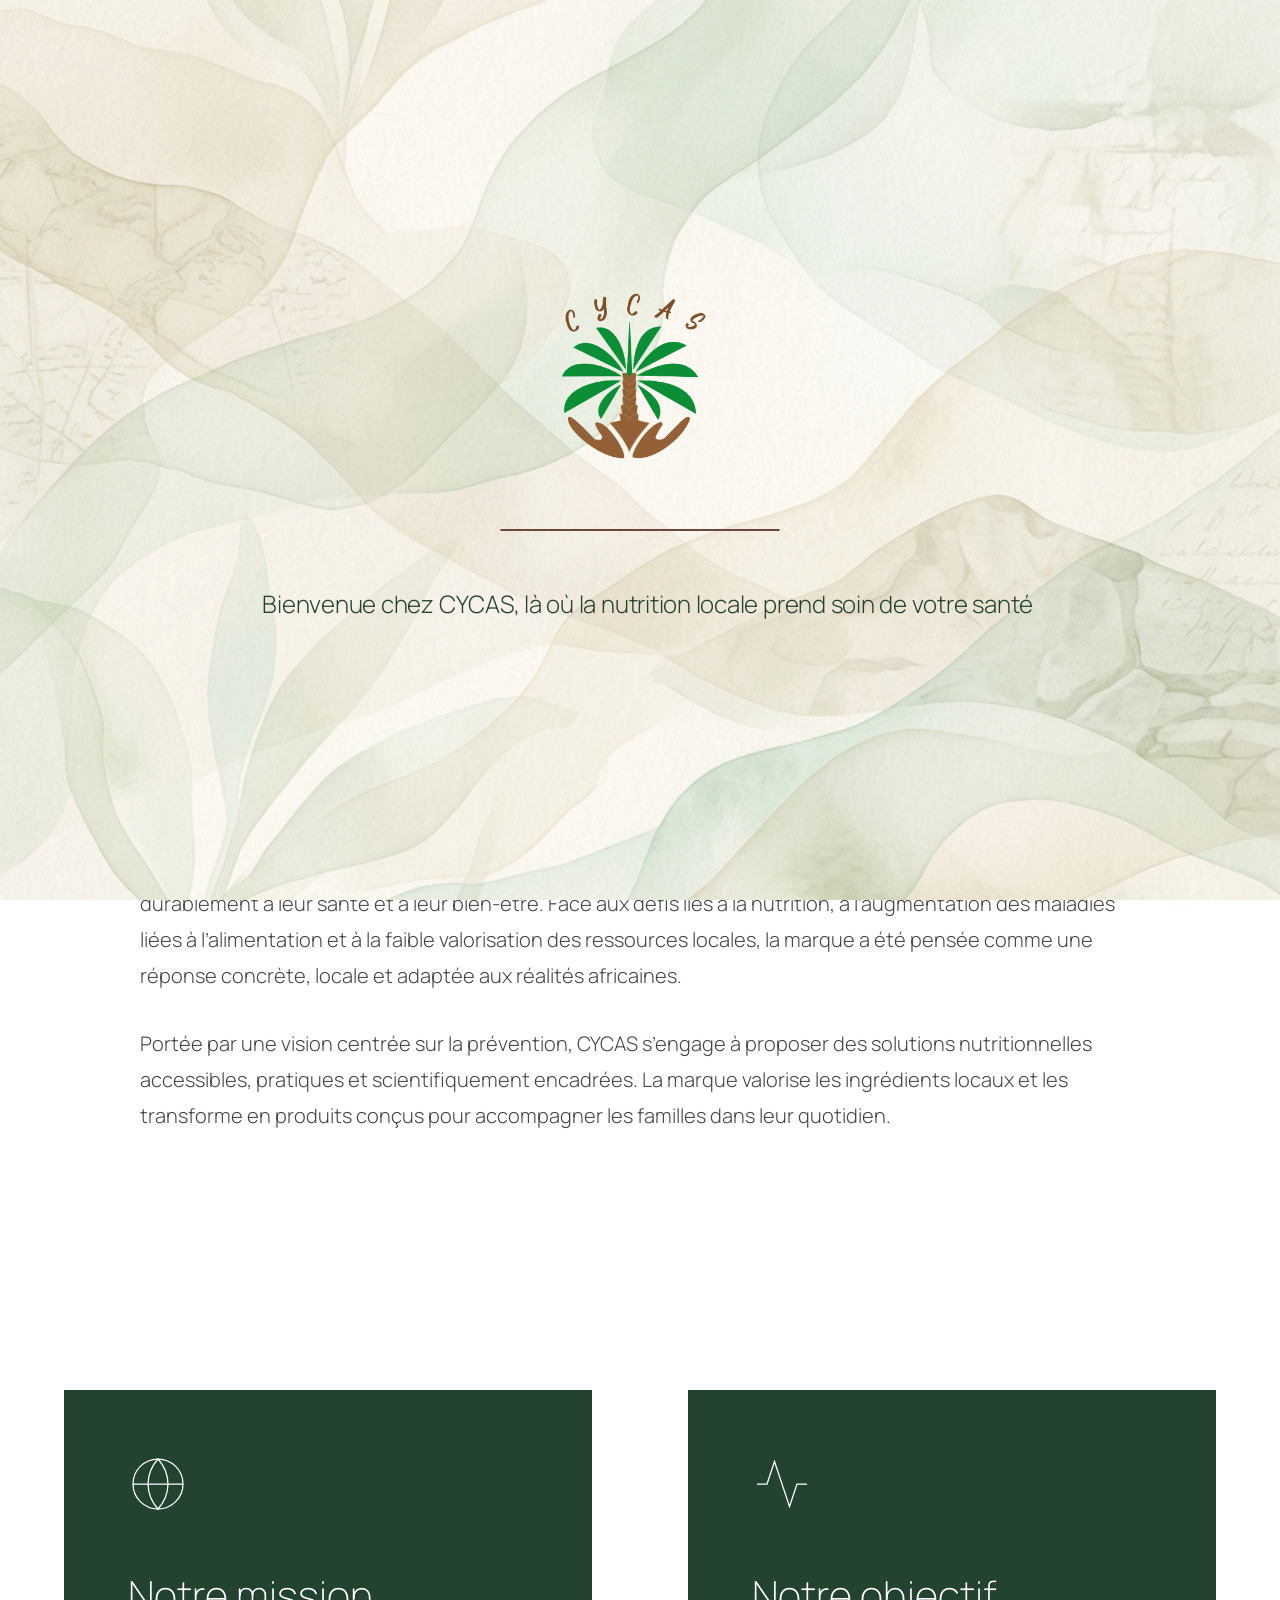
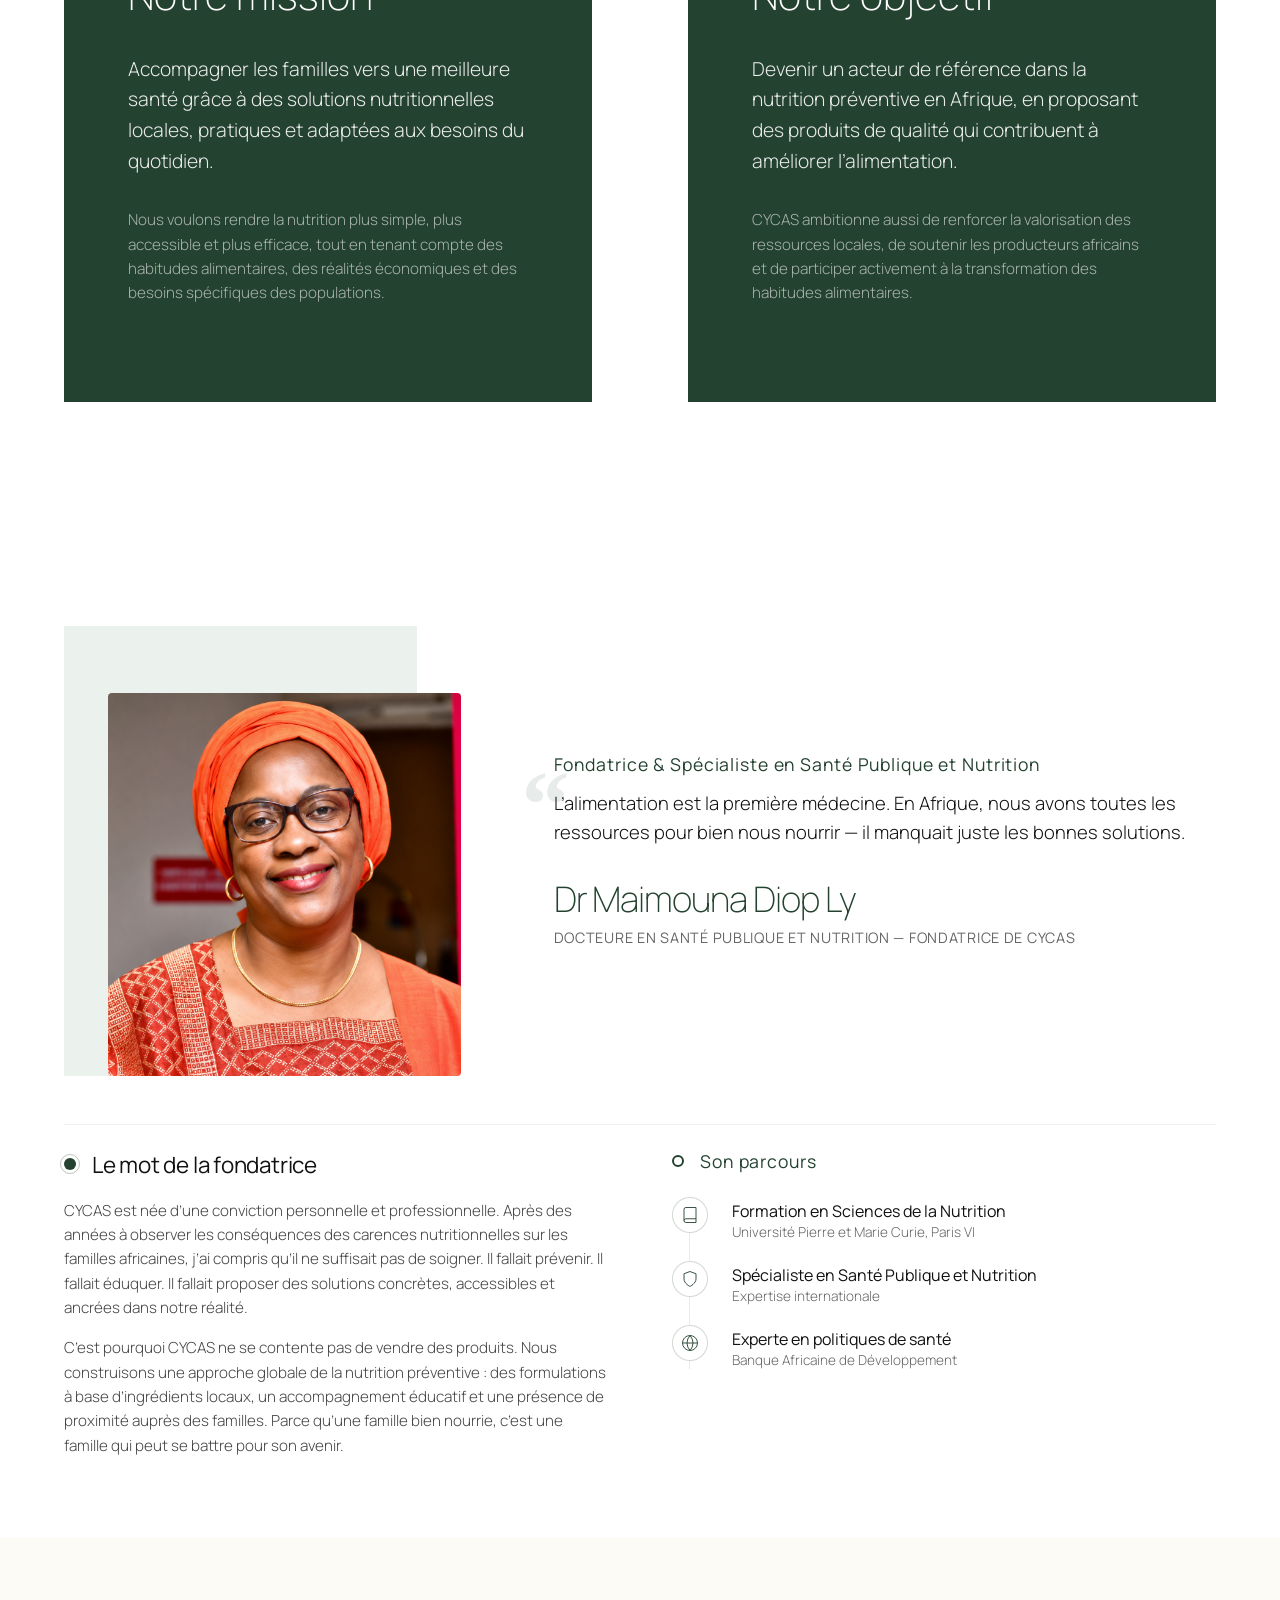
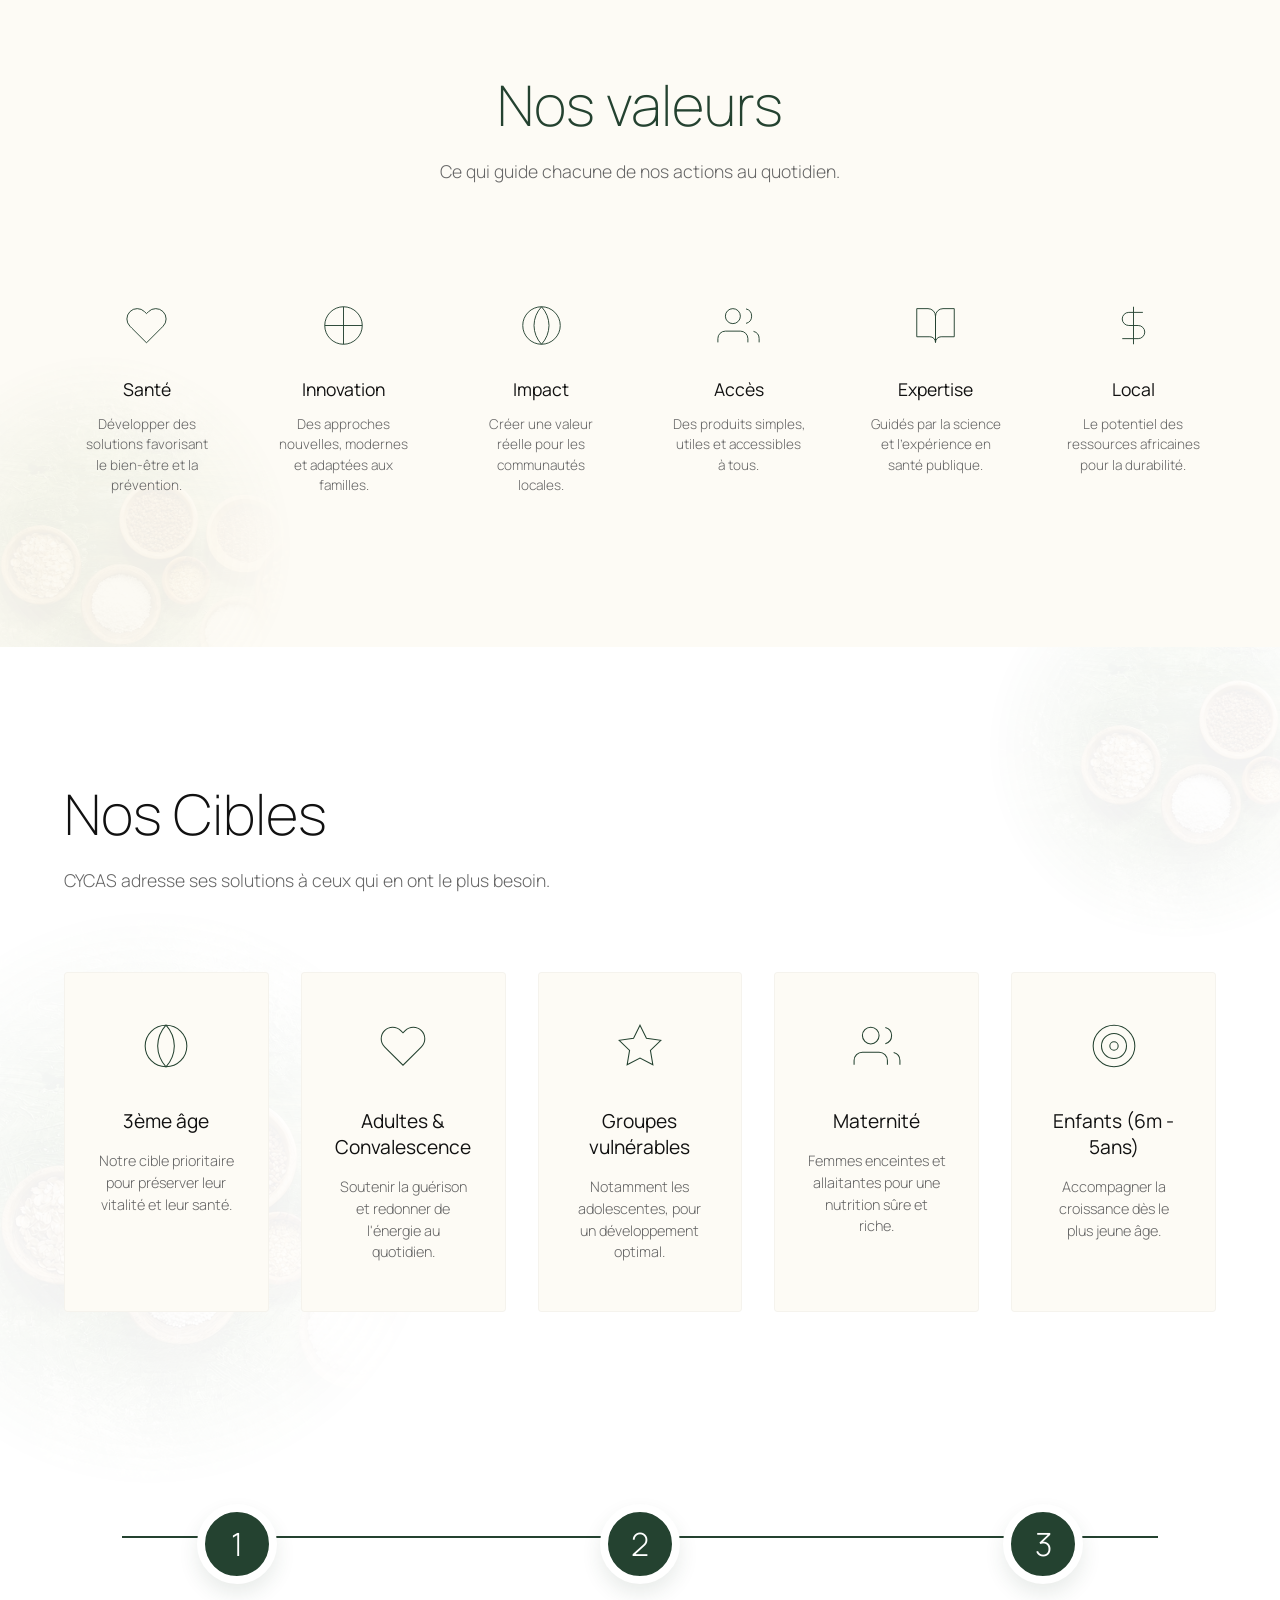
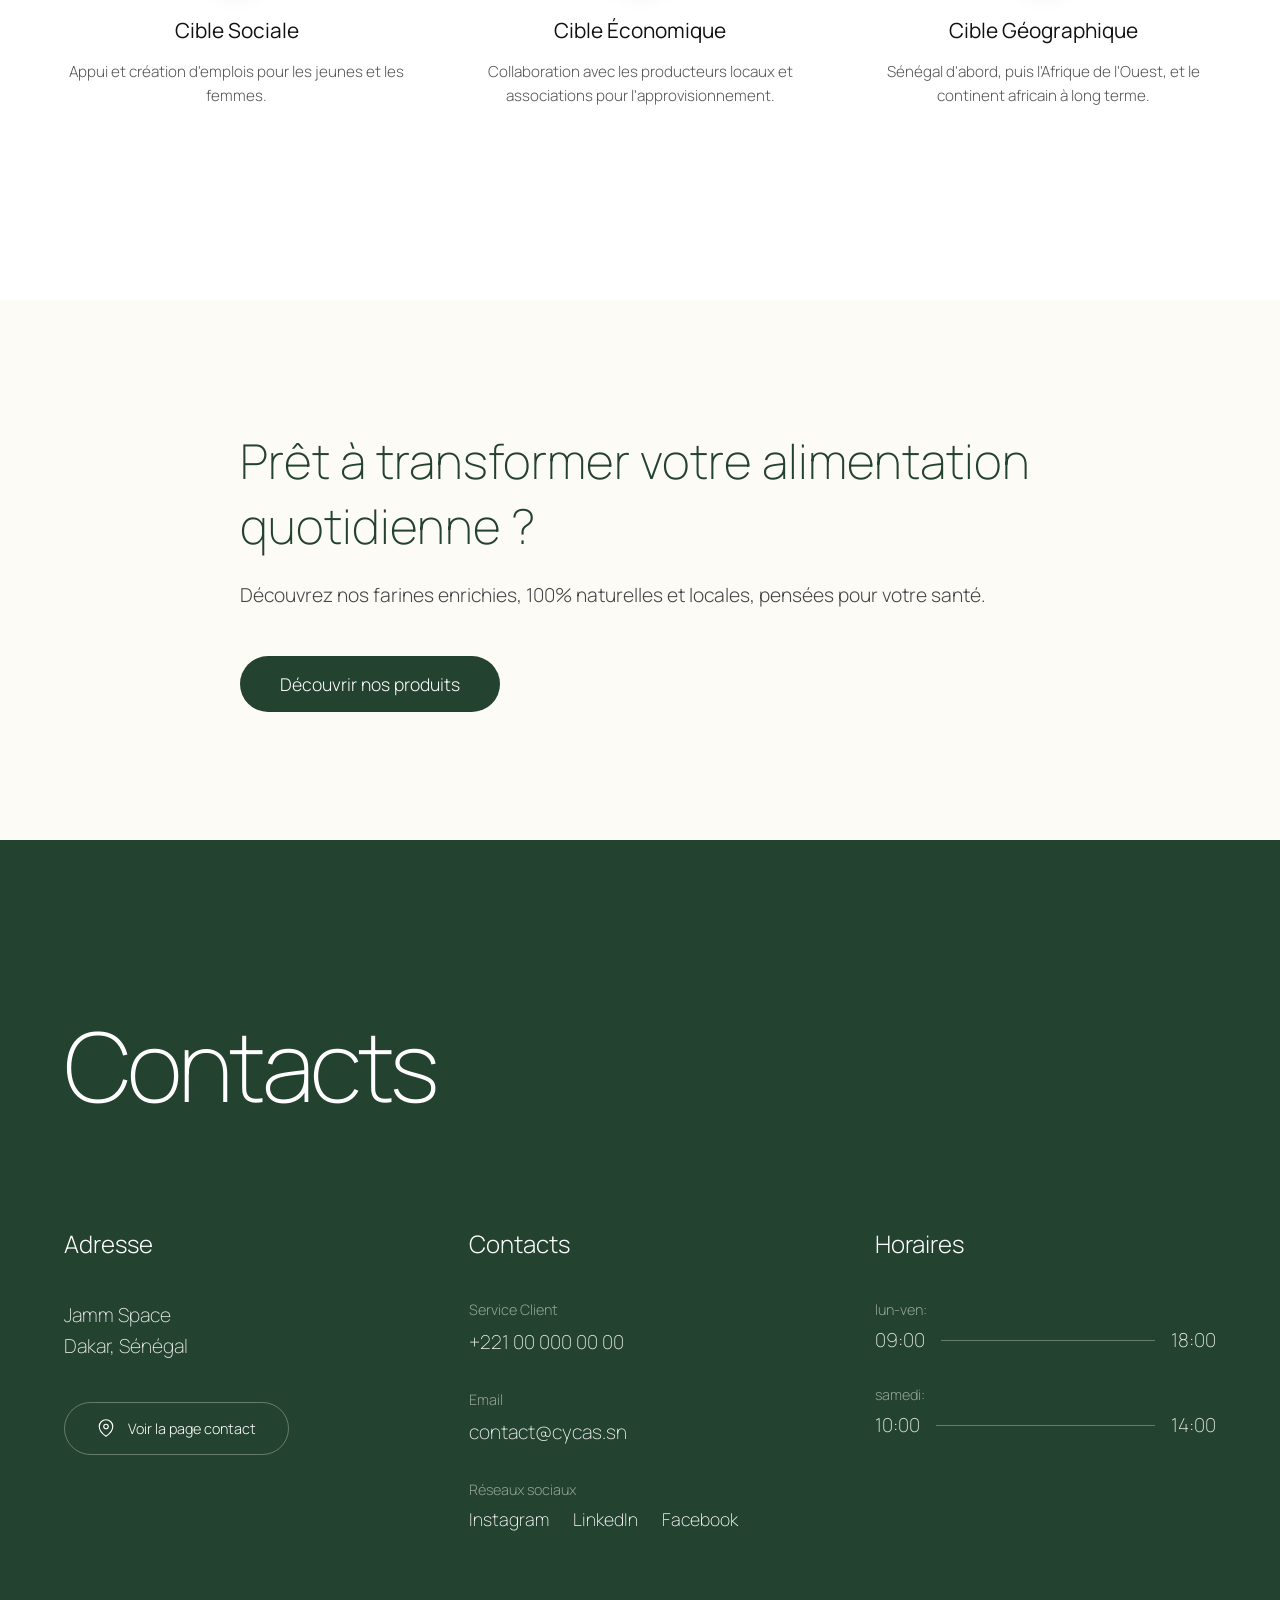
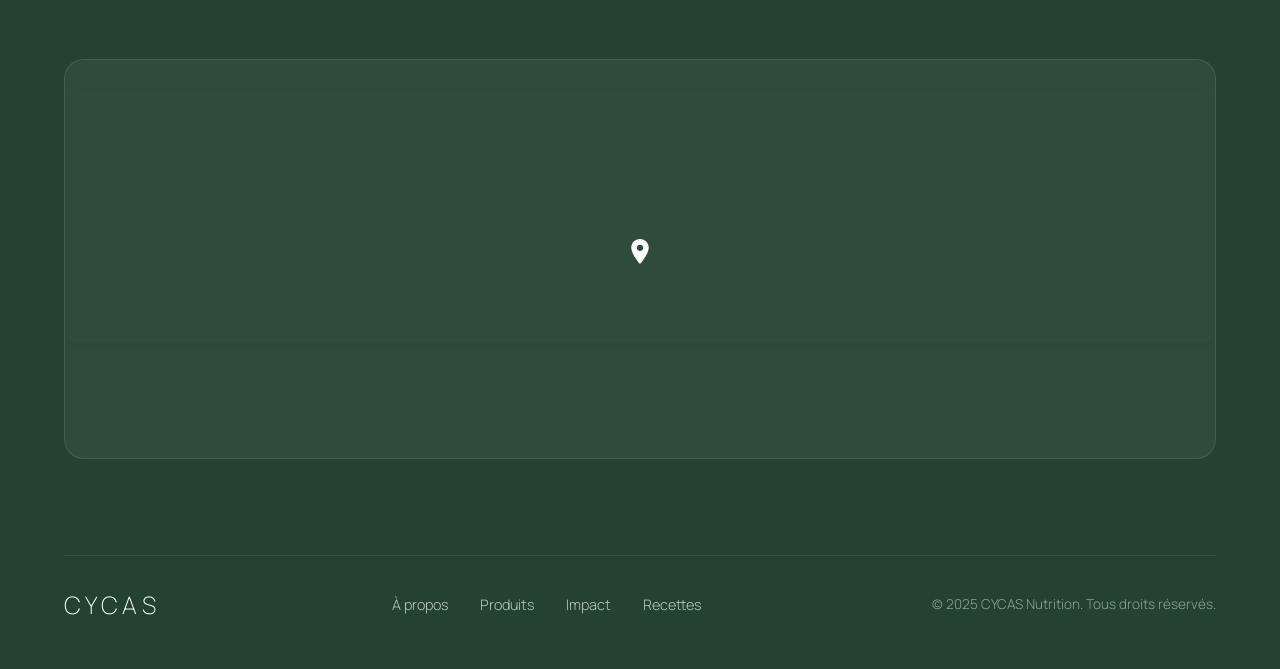
==== commit 779209db: "style: dynamic logo swap, larger header logo, slowed preloader, and typewriter tagline reveal animat" ====
--- a/apropos.html
+++ b/apropos.html
@@ -8,12 +8,27 @@
     <link href="https://fonts.googleapis.com/css2?family=Manrope:wght@200;300;400;500;600&display=swap" rel="stylesheet">
 </head>
 <body class="page-apropos">
+    <div id="site-loader" class="site-loader">
+        <script>
+            if (sessionStorage.getItem('cycas_loader_shown')) {
+                document.currentScript.parentElement.style.display = 'none';
+            }
+        </script>
+        <div class="loader-content">
+            <img src="assets/Logo cycas original.png" alt="CYCAS" class="loader-logo">
+            <div class="loader-progress-bar">
+                <div class="loader-progress-fill"></div>
+            </div>
+            <p class="loader-tagline" id="loader-tagline">Bienvenue chez CYCAS, là où la nutrition locale prend soin de votre santé</p>
+        </div>
+    </div>
+
     <header class="nutrition-hero-banner bg-apropos reveal-on-scroll">
         <nav class="navbar navbar-light">
             <div class="logo">
-                <svg width="120" height="30" viewBox="0 0 120 30" fill="currentColor">
-                    <text x="0" y="22" font-family="'Manrope', sans-serif" font-weight="200" font-size="24" letter-spacing="4">CYCAS</text>
-                </svg>
+                <a href="index.html" aria-label="Accueil">
+                    <img src="assets/Logo cycas original.png" alt="CYCAS" class="logo-img">
+                </a>
             </div>
             <div class="nav-links">
                 <a href="index.html">Accueil</a>
--- a/style.css
+++ b/style.css
@@ -58,7 +58,7 @@
 
 /* Navbar */
 .navbar {
-    position: absolute;
+    position: fixed;
     top: 0;
     left: 0;
     width: 100%;
@@ -66,7 +66,48 @@
     display: flex;
     justify-content: space-between;
     align-items: center;
-    z-index: 10;
+    z-index: 100;
+    background-color: transparent;
+    transition: background-color 0.3s ease, backdrop-filter 0.3s ease, -webkit-backdrop-filter 0.3s ease, box-shadow 0.3s ease, padding 0.3s ease;
+}
+
+/* Scrolled Navbar State */
+.navbar.scrolled {
+    background-color: transparent !important;
+    backdrop-filter: none !important;
+    -webkit-backdrop-filter: none !important;
+    box-shadow: none !important;
+    padding: 1rem 3rem;
+}
+
+/* Scrolled Navbar Light State */
+.navbar-light.navbar.scrolled {
+    background-color: transparent !important;
+    box-shadow: none !important;
+}
+
+/* Logo Image */
+.logo-img {
+    height: 80px;
+    width: auto;
+    display: block;
+    transition: filter 0.3s ease, transform 0.3s ease;
+}
+
+.logo-img:hover {
+    transform: scale(1.05);
+}
+
+@media (max-width: 768px) {
+    .navbar.scrolled {
+        padding: 0.8rem 1.5rem;
+    }
+    .logo-img {
+        height: 56px;
+    }
+    .nav-links.nav-open {
+        top: 100% !important; /* Positions mobile menu relative to navbar bottom */
+    }
 }
 
 .logo svg {
@@ -2333,3 +2374,126 @@
     .testimonials-header h2 { font-size: 1.8rem; }
     .impact-left-side h2 { font-size: 1.9rem; }
 }
+
+/* ============================================================
+   ENTRANCE LOADER SCREEN
+   ============================================================ */
+.site-loader {
+    position: fixed;
+    top: 0;
+    left: 0;
+    width: 100%;
+    height: 100vh;
+    background-color: #FDFBF5;
+    background-image: url('assets/illustrations/apropos_hero_bg.png');
+    background-size: cover;
+    background-position: center;
+    background-repeat: no-repeat;
+    z-index: 9999;
+    display: flex;
+    justify-content: center;
+    align-items: center;
+    transition: opacity 0.8s cubic-bezier(0.165, 0.84, 0.44, 1), visibility 0.8s cubic-bezier(0.165, 0.84, 0.44, 1);
+}
+
+.site-loader.fade-out {
+    opacity: 0;
+    visibility: hidden;
+    pointer-events: none;
+}
+
+.loader-content {
+    position: relative;
+    z-index: 2;
+    display: flex;
+    flex-direction: column;
+    align-items: center;
+    gap: 2rem;
+}
+
+.loader-logo {
+    height: 200px;
+    width: auto;
+    max-width: 80vw;
+    object-fit: contain;
+    animation: pulseLogo 2.5s ease-in-out infinite;
+}
+
+/* Minimalist thin progress bar */
+.loader-progress-bar {
+    width: 280px;
+    height: 2px;
+    background-color: rgba(36, 66, 48, 0.15);
+    border-radius: 2px;
+    overflow: hidden;
+    position: relative;
+    margin-top: 1rem;
+}
+
+.loader-progress-fill {
+    width: 0%;
+    height: 100%;
+    background-color: #6E473B; /* Marron */
+    border-radius: 2px;
+    animation: fillProgress 5.0s cubic-bezier(0.1, 0.6, 0.1, 1.0) forwards;
+}
+
+.loader-tagline {
+    font-family: 'Manrope', sans-serif;
+    font-weight: 300;
+    font-size: clamp(0.9rem, 2.0vw, 1.5rem);
+    color: #244230;
+    letter-spacing: -0.01em;
+    text-align: center;
+    max-width: 98%;
+    margin-top: 1.5rem;
+    white-space: nowrap;
+    overflow: visible;
+}
+
+.loader-tagline span {
+    display: inline-block;
+    opacity: 0;
+    animation: revealLetter 0.4s cubic-bezier(0.25, 0.46, 0.45, 0.94) forwards;
+}
+
+.loader-tagline .brand-name {
+    font-weight: 500;
+    color: inherit;
+}
+
+@media (max-width: 768px) {
+    .loader-tagline {
+        font-size: clamp(0.6rem, 2.4vw, 1.1rem);
+    }
+    .loader-logo {
+        height: 140px;
+    }
+}
+
+@keyframes fillProgress {
+    0% { width: 0%; }
+    100% { width: 100%; }
+}
+
+@keyframes revealLetter {
+    from {
+        opacity: 0;
+        transform: translateY(8px);
+    }
+    to {
+        opacity: 1;
+        transform: translateY(0);
+    }
+}
+
+@keyframes pulseLogo {
+    0%, 100% {
+        transform: scale(1);
+        filter: drop-shadow(0 4px 6px rgba(0,0,0,0.03));
+    }
+    50% {
+        transform: scale(1.03);
+        filter: drop-shadow(0 12px 20px rgba(36,66,48,0.12));
+    }
+}
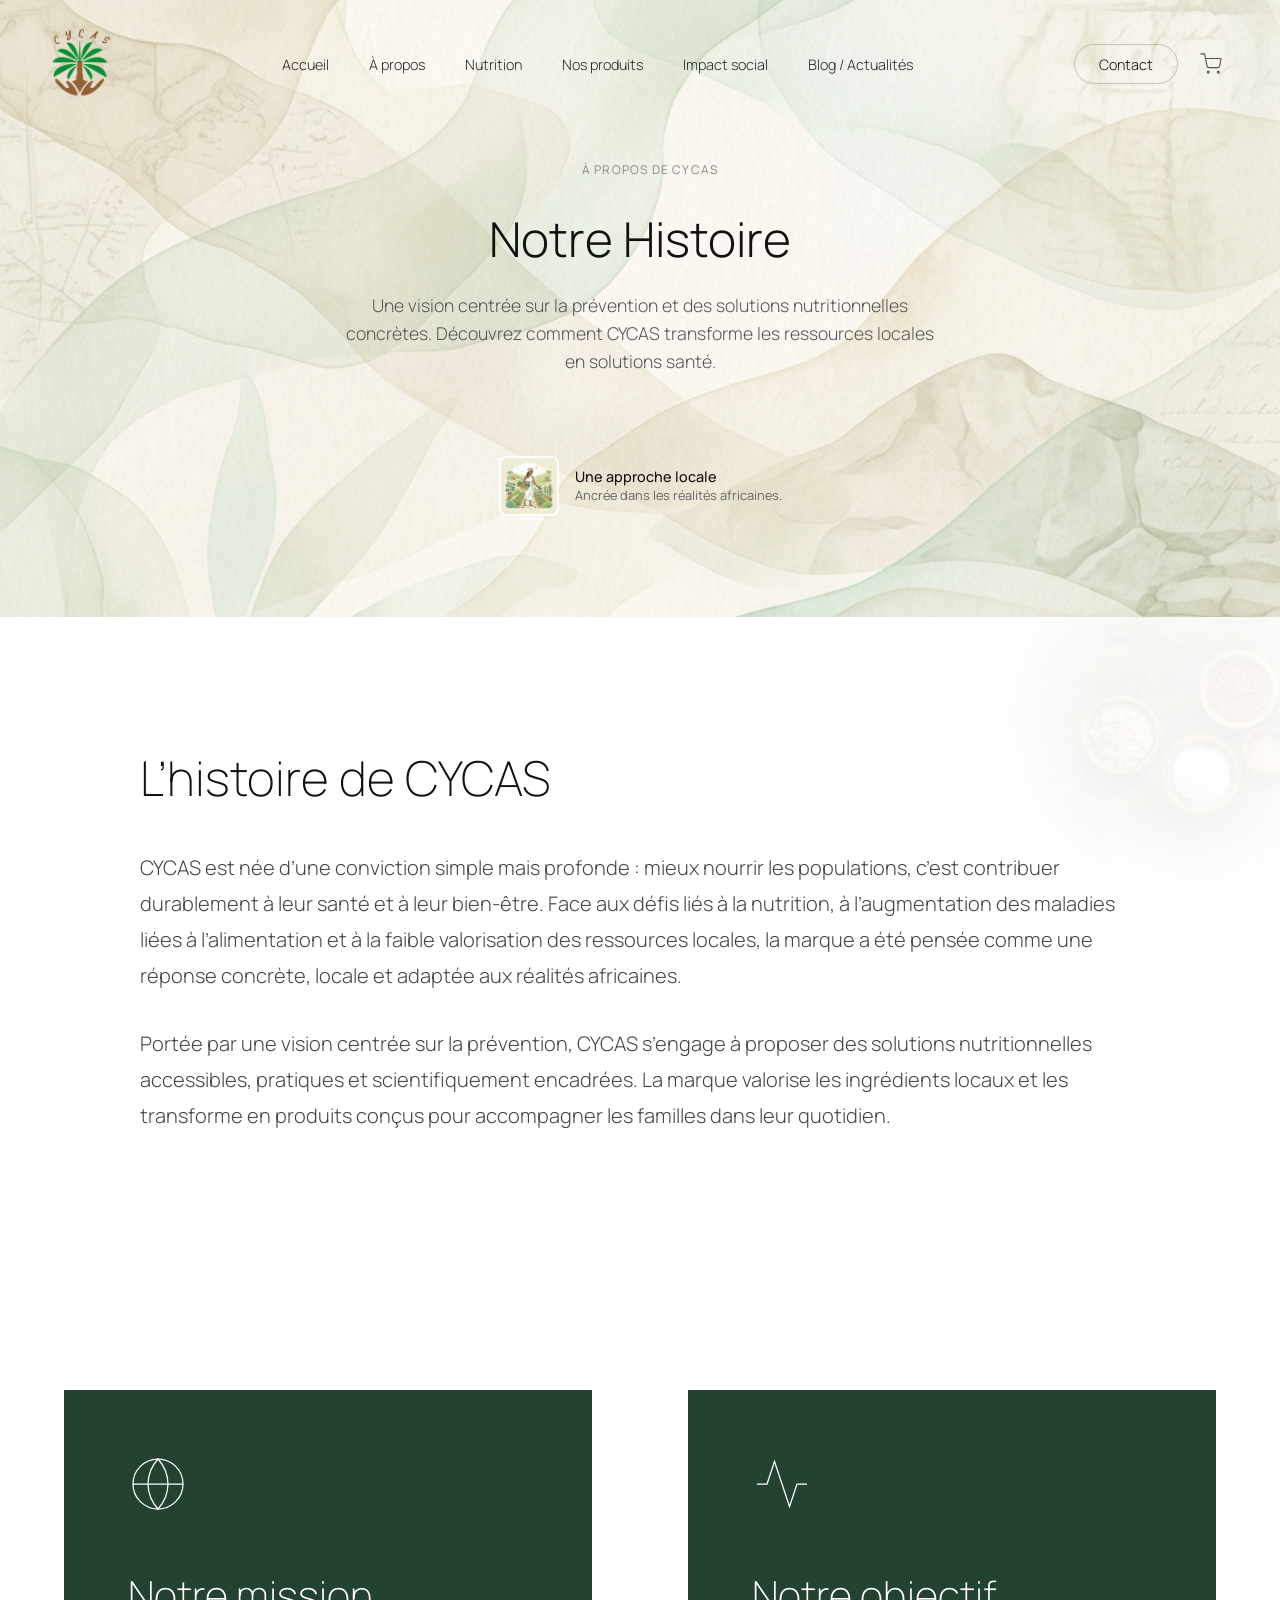
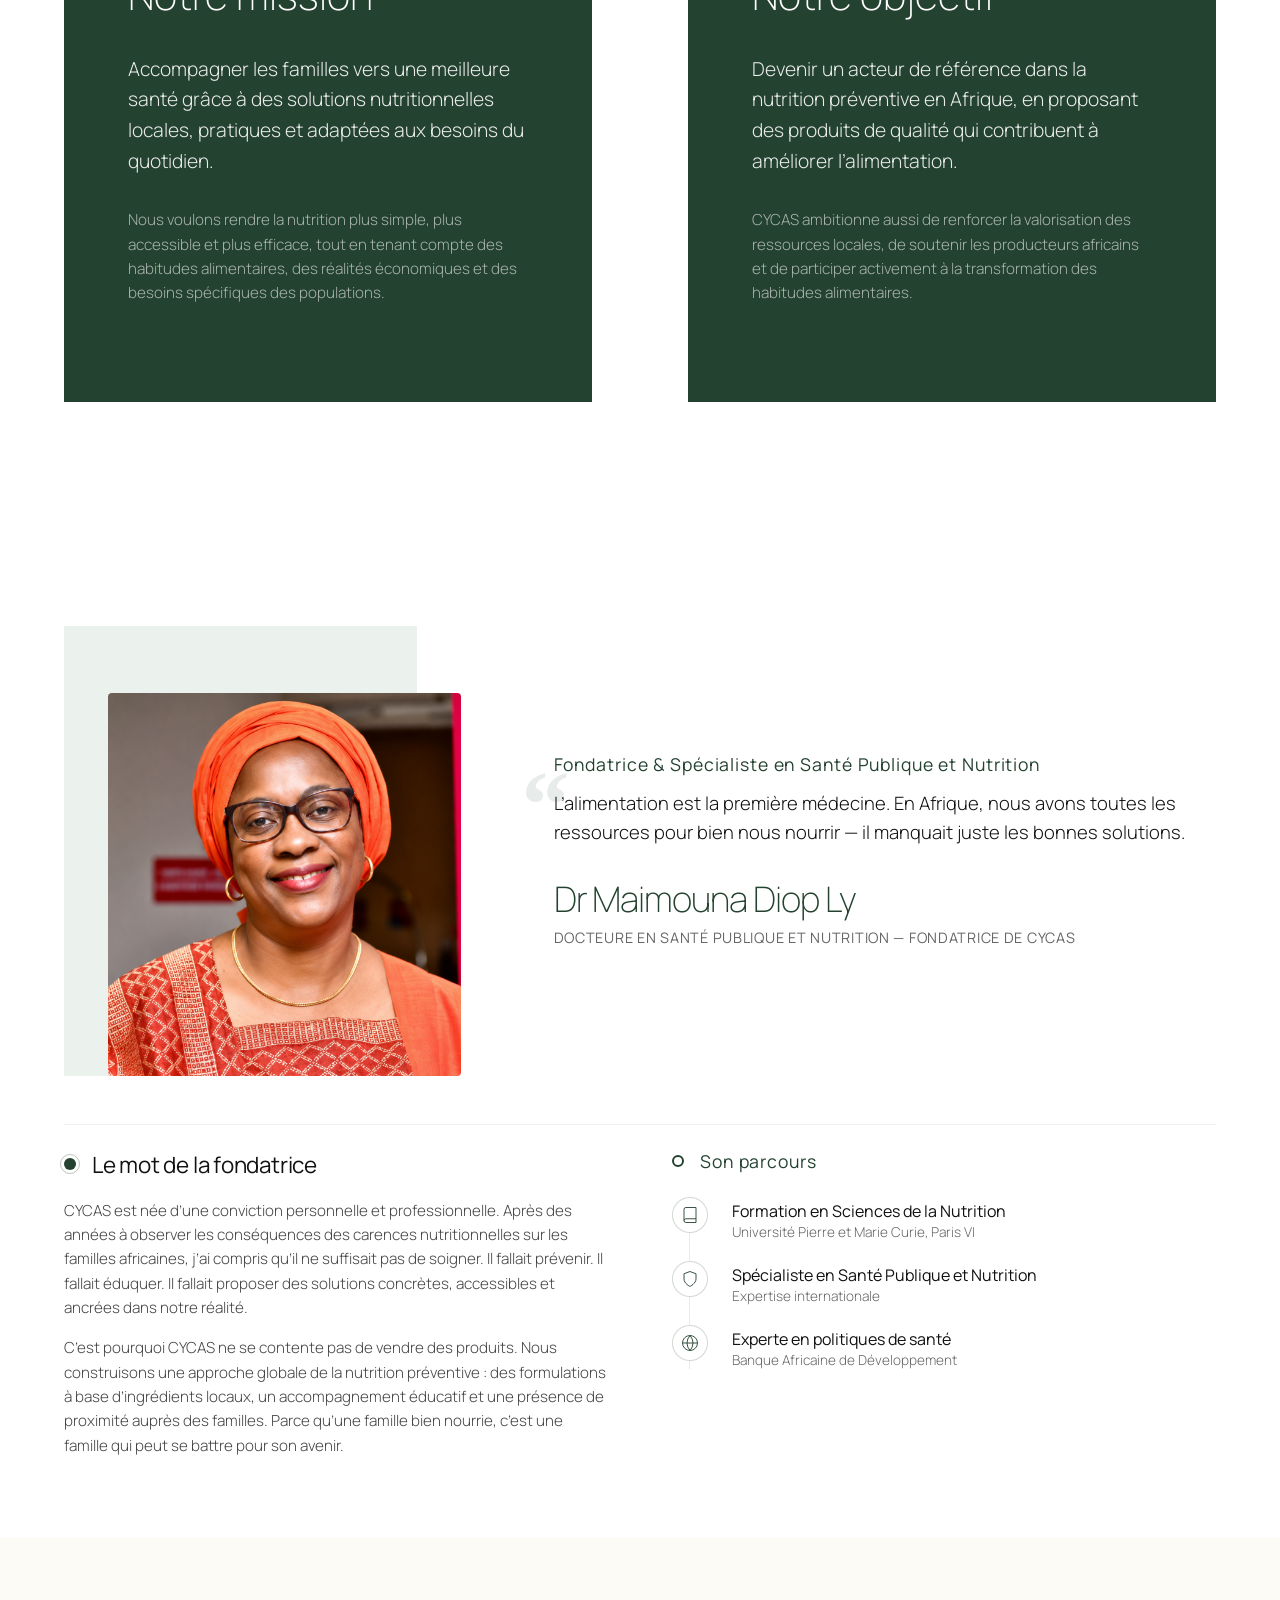
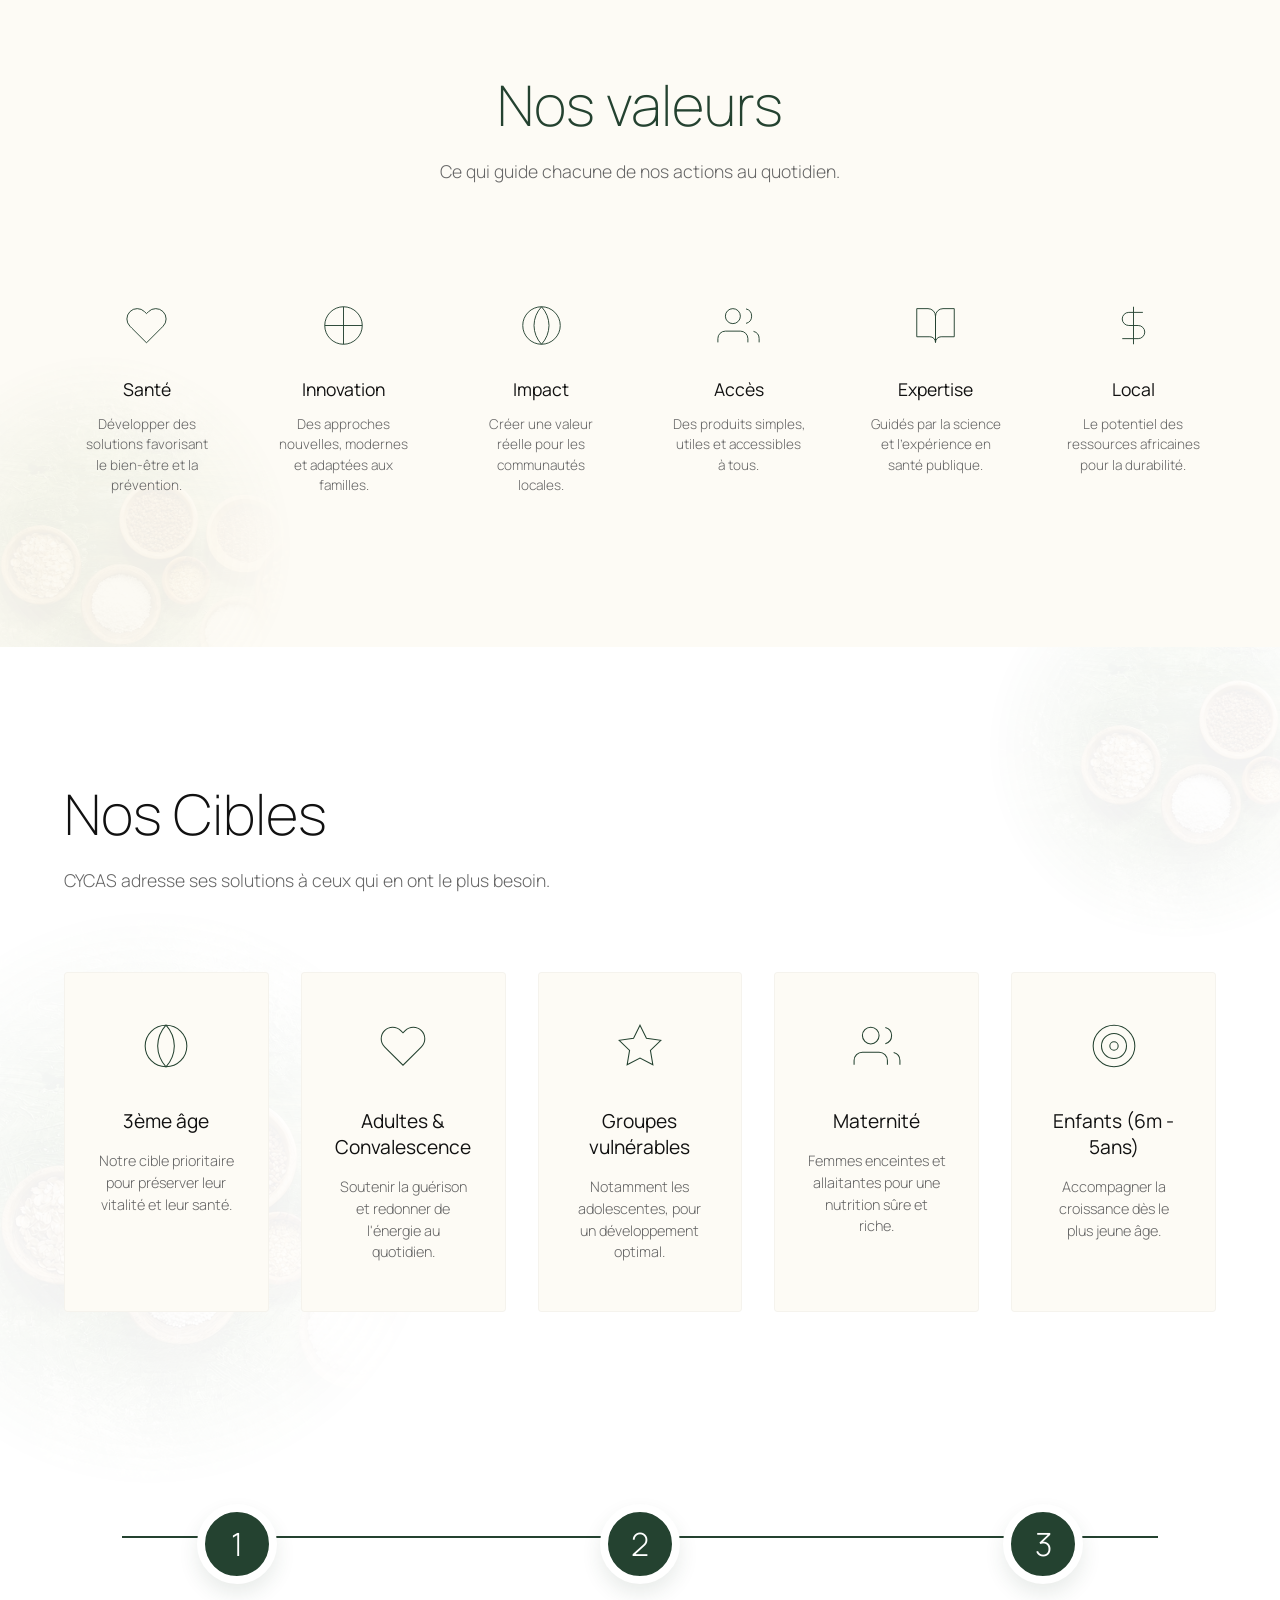
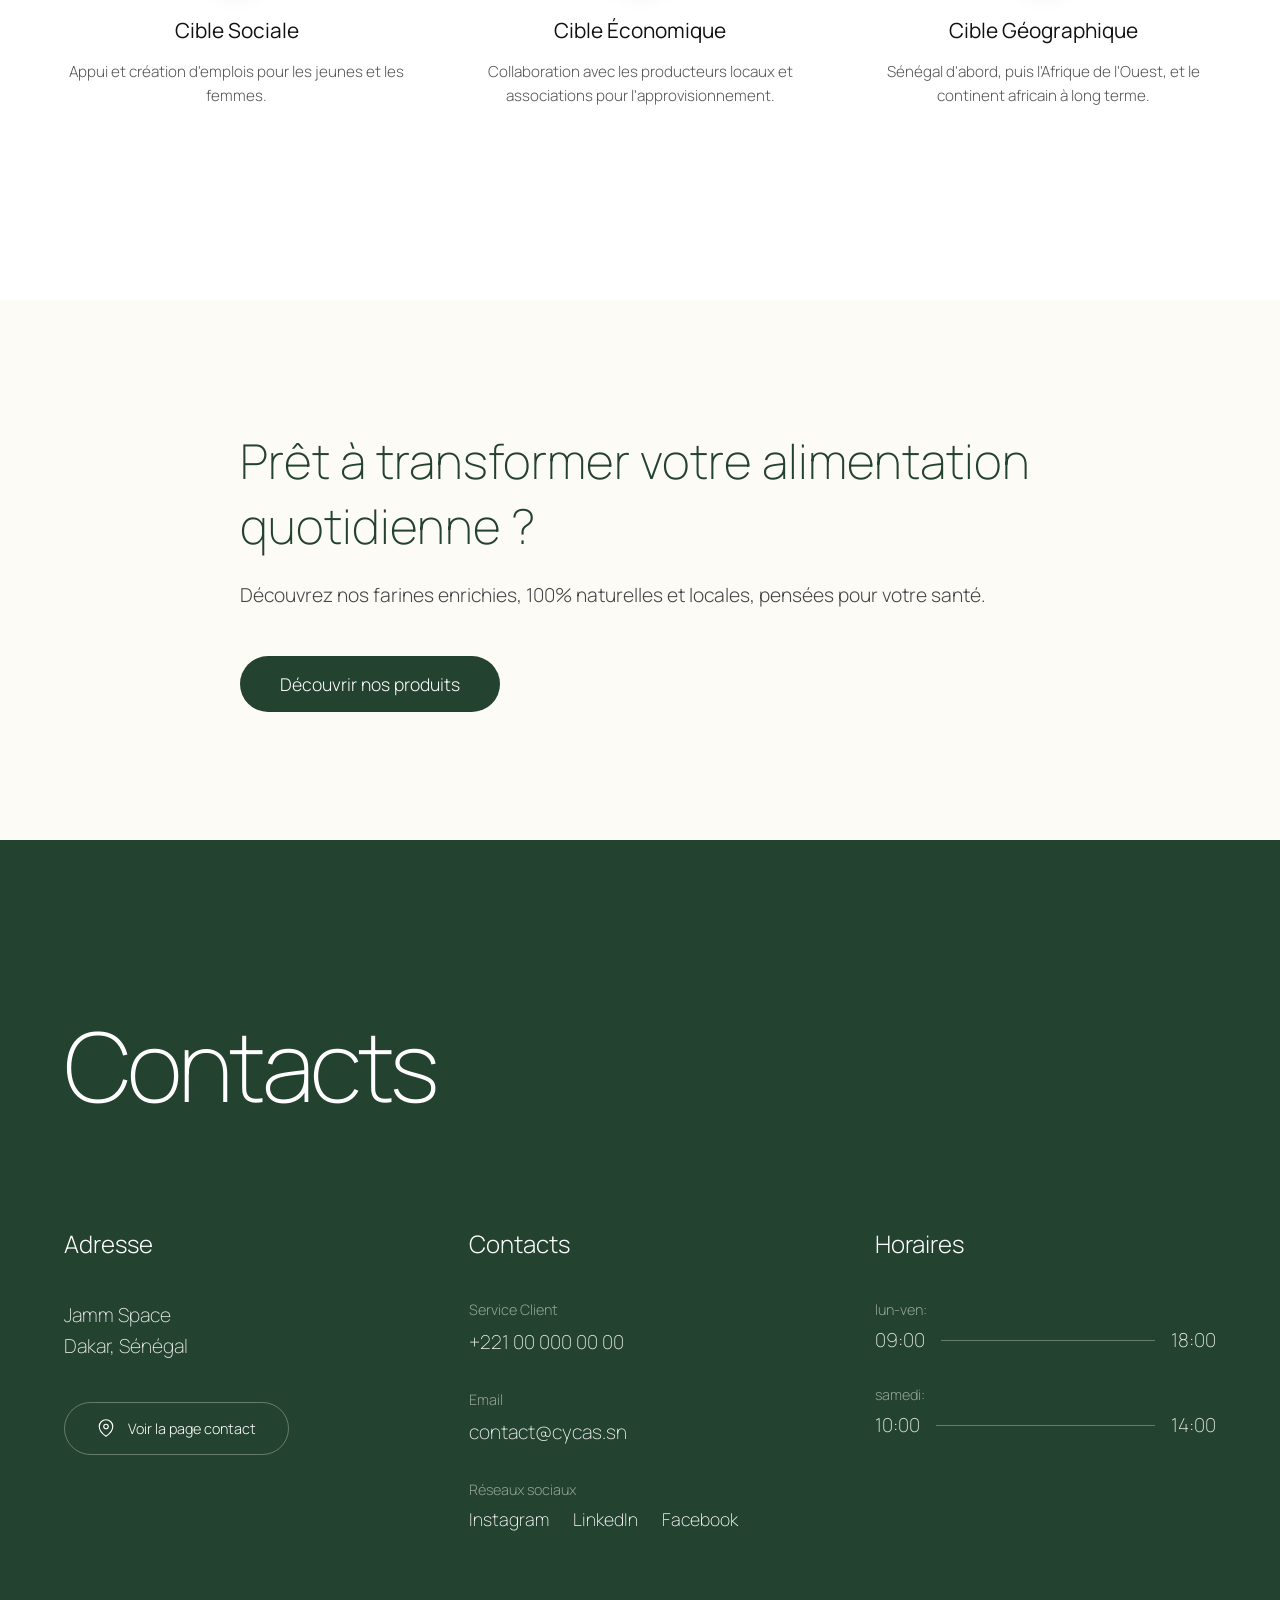
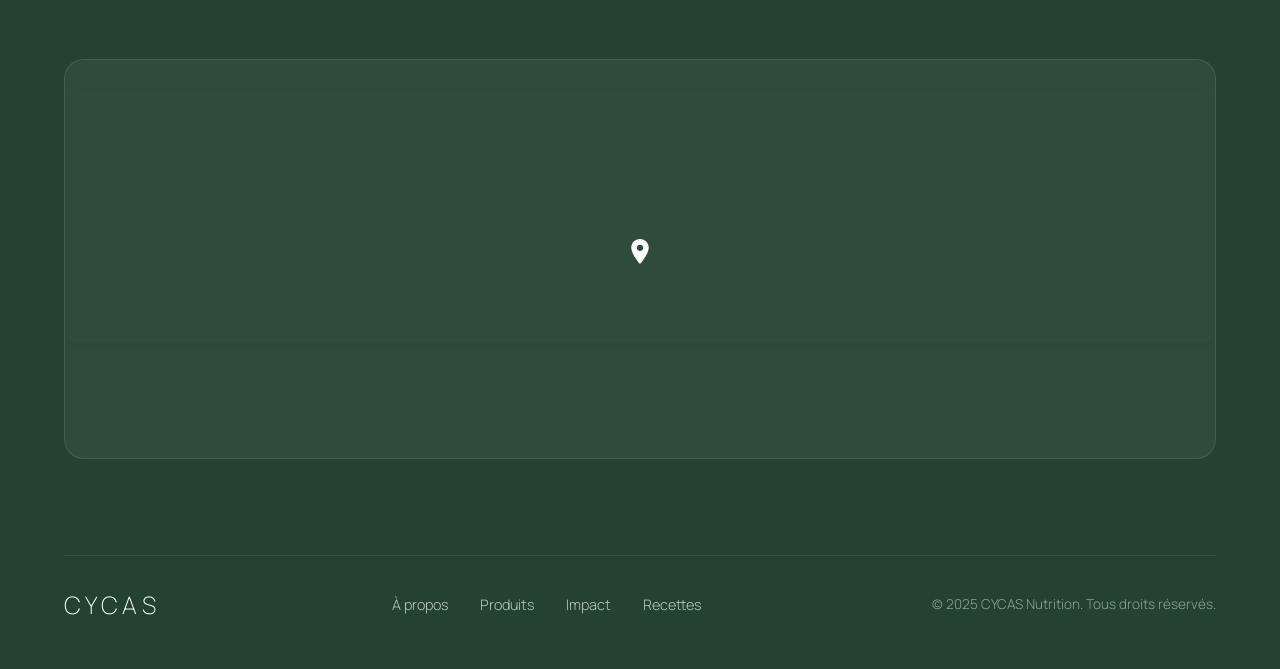
==== commit 46156b34: "fix: responsive navbar visibility, loader optimization and contrast shadows" ====
--- a/apropos.html
+++ b/apropos.html
@@ -10,9 +10,11 @@
 <body class="page-apropos">
     <div id="site-loader" class="site-loader">
         <script>
-            if (sessionStorage.getItem('cycas_loader_shown')) {
-                document.currentScript.parentElement.style.display = 'none';
-            }
+            try {
+                if (sessionStorage.getItem('cycas_loader_shown')) {
+                    document.currentScript.parentElement.style.display = 'none';
+                }
+            } catch (e) {}
         </script>
         <div class="loader-content">
             <img src="assets/Logo cycas original.png" alt="CYCAS" class="loader-logo">
@@ -23,36 +25,36 @@
         </div>
     </div>
 
+    <nav class="navbar navbar-light">
+        <div class="logo">
+            <a href="index.html" aria-label="Accueil">
+                <img src="assets/Logo cycas original.png" alt="CYCAS" class="logo-img">
+            </a>
+        </div>
+        <div class="nav-links">
+            <a href="index.html">Accueil</a>
+            <a href="apropos.html" class="active">À propos</a>
+            <a href="nutrition.html">Nutrition</a>
+            <a href="produits.html">Nos produits</a>
+            <a href="impact.html">Impact social</a>
+            <a href="blog.html">Blog / Actualités</a>
+        </div>
+        <div class="nav-action">
+            <a href="contact.html" class="btn-outline">Contact</a>
+            <a href="panier.html" class="nav-cart-icon" aria-label="Panier">
+                <svg width="22" height="22" viewBox="0 0 24 24" fill="none" stroke="currentColor" stroke-width="1.2" stroke-linecap="round" stroke-linejoin="round">
+                    <circle cx="9" cy="21" r="1"/><circle cx="20" cy="21" r="1"/>
+                    <path d="M1 1h4l2.68 13.39a2 2 0 0 0 2 1.61h9.72a2 2 0 0 0 2-1.61L23 6H6"/>
+                </svg>
+                <span class="nav-cart-badge" id="cart-badge">0</span>
+            </a>
+            <button class="hamburger" id="hamburger" aria-label="Menu" aria-expanded="false">
+                <span></span><span></span><span></span>
+            </button>
+        </div>
+    </nav>
+
     <header class="nutrition-hero-banner bg-apropos reveal-on-scroll">
-        <nav class="navbar navbar-light">
-            <div class="logo">
-                <a href="index.html" aria-label="Accueil">
-                    <img src="assets/Logo cycas original.png" alt="CYCAS" class="logo-img">
-                </a>
-            </div>
-            <div class="nav-links">
-                <a href="index.html">Accueil</a>
-                <a href="apropos.html" class="active">À propos</a>
-                <a href="nutrition.html">Nutrition</a>
-                <a href="produits.html">Nos produits</a>
-                <a href="impact.html">Impact social</a>
-                <a href="blog.html">Blog / Actualités</a>
-            </div>
-            <div class="nav-action">
-                <a href="contact.html" class="btn-outline">Contact</a>
-                <a href="panier.html" class="nav-cart-icon" aria-label="Panier">
-                    <svg width="22" height="22" viewBox="0 0 24 24" fill="none" stroke="currentColor" stroke-width="1.2" stroke-linecap="round" stroke-linejoin="round">
-                        <circle cx="9" cy="21" r="1"/><circle cx="20" cy="21" r="1"/>
-                        <path d="M1 1h4l2.68 13.39a2 2 0 0 0 2 1.61h9.72a2 2 0 0 0 2-1.61L23 6H6"/>
-                    </svg>
-                    <span class="nav-cart-badge" id="cart-badge">0</span>
-                </a>
-                <button class="hamburger" id="hamburger" aria-label="Menu" aria-expanded="false">
-                    <span></span><span></span><span></span>
-                </button>
-            </div>
-        </nav>
-
         <div class="hero-banner-inner">
             <span class="eyebrow-text">À PROPOS DE CYCAS</span>
             <h1>Notre Histoire</h1>
--- a/style.css
+++ b/style.css
@@ -73,17 +73,19 @@
 
 /* Scrolled Navbar State */
 .navbar.scrolled {
-    background-color: transparent !important;
-    backdrop-filter: none !important;
-    -webkit-backdrop-filter: none !important;
-    box-shadow: none !important;
+    background-color: rgba(6, 6, 6, 0.75) !important;
+    backdrop-filter: blur(20px) !important;
+    -webkit-backdrop-filter: blur(20px) !important;
+    box-shadow: 0 4px 30px rgba(0, 0, 0, 0.25) !important;
+    border-bottom: 1px solid rgba(255, 255, 255, 0.05);
     padding: 1rem 3rem;
 }
 
 /* Scrolled Navbar Light State */
 .navbar-light.navbar.scrolled {
-    background-color: transparent !important;
-    box-shadow: none !important;
+    background-color: rgba(253, 251, 245, 0.85) !important;
+    box-shadow: 0 4px 30px rgba(0, 0, 0, 0.03) !important;
+    border-bottom: 1px solid rgba(0, 0, 0, 0.05);
 }
 
 /* Logo Image */
@@ -91,11 +93,16 @@
     height: 80px;
     width: auto;
     display: block;
+    filter: drop-shadow(0 1px 3px rgba(0, 0, 0, 0.2));
     transition: filter 0.3s ease, transform 0.3s ease;
 }
 
 .logo-img:hover {
     transform: scale(1.05);
+}
+
+.nav-mobile-contact {
+    display: none !important;
 }
 
 @media (max-width: 768px) {
@@ -104,9 +111,6 @@
     }
     .logo-img {
         height: 56px;
-    }
-    .nav-links.nav-open {
-        top: 100% !important; /* Positions mobile menu relative to navbar bottom */
     }
 }
 
@@ -129,6 +133,7 @@
     align-items: center;
     gap: 0.4rem;
     opacity: 0.9;
+    text-shadow: 0 1px 3px rgba(0, 0, 0, 0.3);
     transition: opacity 0.3s ease;
 }
 
@@ -171,6 +176,7 @@
     color: #ffffff;
     text-decoration: none;
     opacity: 0.7;
+    filter: drop-shadow(0 1px 2px rgba(0, 0, 0, 0.3));
     transition: opacity 0.2s;
     flex-shrink: 0;
 }
@@ -209,6 +215,13 @@
 
 .navbar-light .nav-links a {
     color: #111111;
+    text-shadow: none;
+}
+.navbar-light .nav-cart-icon {
+    filter: none;
+}
+.navbar-light .logo-img {
+    filter: none;
 }
 
 .navbar-light .nav-links a:hover {
@@ -1664,6 +1677,10 @@
     gap: 2rem;
     max-width: 1400px;
     margin: 0 auto 8rem auto;
+}
+
+.cibles-grid-3col {
+    grid-template-columns: repeat(3, 1fr);
 }
 
 .cible-card {
@@ -2209,40 +2226,131 @@
 @media (max-width: 768px) {
 
     /* Navbar */
-    .navbar { padding: 1rem 1.5rem; }
+    .navbar {
+        padding: 1rem 1.5rem;
+        background-color: rgba(6, 6, 6, 0.75) !important;
+        backdrop-filter: blur(20px) !important;
+        -webkit-backdrop-filter: blur(20px) !important;
+        box-shadow: 0 4px 30px rgba(0, 0, 0, 0.25) !important;
+        border-bottom: 1px solid rgba(255, 255, 255, 0.05);
+    }
+    .navbar.navbar-light {
+        background-color: rgba(253, 251, 245, 0.85) !important;
+        box-shadow: 0 4px 30px rgba(0, 0, 0, 0.03) !important;
+        border-bottom: 1px solid rgba(0, 0, 0, 0.05);
+    }
     .hamburger { display: flex; }
-    .nav-links { display: none; }
+    .logo, .nav-action {
+        position: relative;
+        z-index: 101;
+    }
     .nav-action .btn-outline { display: none; }
 
-    /* Mobile dropdown */
-    .nav-links.nav-open {
-        display: flex;
+    /* Premium mobile full screen drawer */
+    .nav-links {
+        display: flex !important;
         flex-direction: column;
+        justify-content: flex-start;
+        align-items: flex-start;
         position: fixed;
-        top: 60px;
+        top: 0;
         left: 0;
         width: 100%;
-        padding: 0.5rem 1.5rem 1.5rem;
-        z-index: 198;
-        background: rgba(6, 6, 6, 0.97);
-        gap: 0;
+        height: 100vh;
+        background: rgba(6, 6, 6, 0.7);
+        backdrop-filter: blur(25px);
+        -webkit-backdrop-filter: blur(25px);
+        padding: 7rem 2rem 2rem 2rem;
+        z-index: 99;
+        gap: 0.5rem;
+        transform: translateY(-100%);
+        opacity: 0;
+        pointer-events: none;
+        transition: transform 0.5s cubic-bezier(0.16, 1, 0.3, 1), opacity 0.4s ease;
+    }
+    .nav-links.nav-open {
+        transform: translateY(0);
+        opacity: 1;
+        pointer-events: auto;
+    }
+    .nav-links a {
+        font-size: 1.5rem;
+        font-weight: 300;
+        width: 100%;
+        padding: 0.9rem 0;
+        border-bottom: 1px solid rgba(255, 255, 255, 0.06);
+        color: rgba(255, 255, 255, 0.85);
+        opacity: 0;
+        transform: translateY(20px);
+        transition: transform 0.6s cubic-bezier(0.16, 1, 0.3, 1), opacity 0.6s ease;
     }
     .nav-links.nav-open a {
-        padding: 0.9rem 0;
-        border-bottom: 1px solid rgba(255,255,255,0.07);
-        font-size: 0.9rem;
-        font-weight: 300;
-        color: rgba(255,255,255,0.85);
         opacity: 1;
-    }
-    .nav-links.nav-open a:last-child { border-bottom: none; }
-    .navbar-light .nav-links.nav-open {
-        background: #FDFBF5;
-        border-bottom: 1px solid rgba(0,0,0,0.08);
-    }
-    .navbar-light .nav-links.nav-open a {
+        transform: translateY(0);
+    }
+    .nav-links a:last-child {
+        border-bottom: none;
+    }
+
+    /* Staggered entrance delays for mobile menu items */
+    .nav-links.nav-open a:nth-child(1) { transition-delay: 0.08s; }
+    .nav-links.nav-open a:nth-child(2) { transition-delay: 0.12s; }
+    .nav-links.nav-open a:nth-child(3) { transition-delay: 0.16s; }
+    .nav-links.nav-open a:nth-child(4) { transition-delay: 0.20s; }
+    .nav-links.nav-open a:nth-child(5) { transition-delay: 0.24s; }
+    .nav-links.nav-open a:nth-child(6) { transition-delay: 0.28s; }
+    .nav-links.nav-open a:nth-child(7) { transition-delay: 0.32s; }
+
+    /* Mobile Contact Link Button Style */
+    .nav-links a.nav-mobile-contact {
+        display: flex !important;
+        justify-content: center;
+        align-items: center;
+        margin-top: 1.5rem;
+        padding: 0.9rem 2rem;
+        border: 1px solid rgba(255, 255, 255, 0.2);
+        border-radius: 50px;
+        font-size: 1.1rem;
+        font-weight: 400;
+        background: rgba(255, 255, 255, 0.05);
+        color: #ffffff;
+    }
+
+    /* Light variant navbar menu overlay */
+    .navbar-light .nav-links {
+        background: rgba(253, 251, 245, 0.75) !important;
+        backdrop-filter: blur(25px) !important;
+        -webkit-backdrop-filter: blur(25px) !important;
+        border-bottom: 1px solid rgba(0, 0, 0, 0.06);
+    }
+    .navbar-light .nav-links a {
         color: #111111;
-        border-bottom-color: rgba(0,0,0,0.06);
+        border-bottom-color: rgba(0, 0, 0, 0.06);
+    }
+    .navbar-light .nav-links a.nav-mobile-contact {
+        border-color: rgba(36, 66, 48, 0.25);
+        background: rgba(36, 66, 48, 0.05);
+        color: #244230;
+    }
+
+    /* Grid Layouts Responsiveness */
+    .contact-page-container {
+        grid-template-columns: 1fr !important;
+        gap: 3rem !important;
+    }
+    .form-row-2col {
+        grid-template-columns: 1fr !important;
+        gap: 1.2rem !important;
+    }
+    .contact-info-card {
+        padding: 2rem 1.5rem !important;
+    }
+    .cibles-grid {
+        margin-bottom: 3rem !important;
+    }
+    .cibles-grid-3col {
+        grid-template-columns: repeat(2, 1fr) !important;
+        margin-bottom: 3rem !important;
     }
 
     /* Hero */
@@ -2370,6 +2478,7 @@
     .nc-grid { grid-template-columns: 1fr; }
     .valeurs-grid { grid-template-columns: repeat(2, 1fr); }
     .cibles-grid { grid-template-columns: 1fr; }
+    .cibles-grid-3col { grid-template-columns: 1fr !important; }
     .huge-title { font-size: 2.2rem; }
     .testimonials-header h2 { font-size: 1.8rem; }
     .impact-left-side h2 { font-size: 1.9rem; }
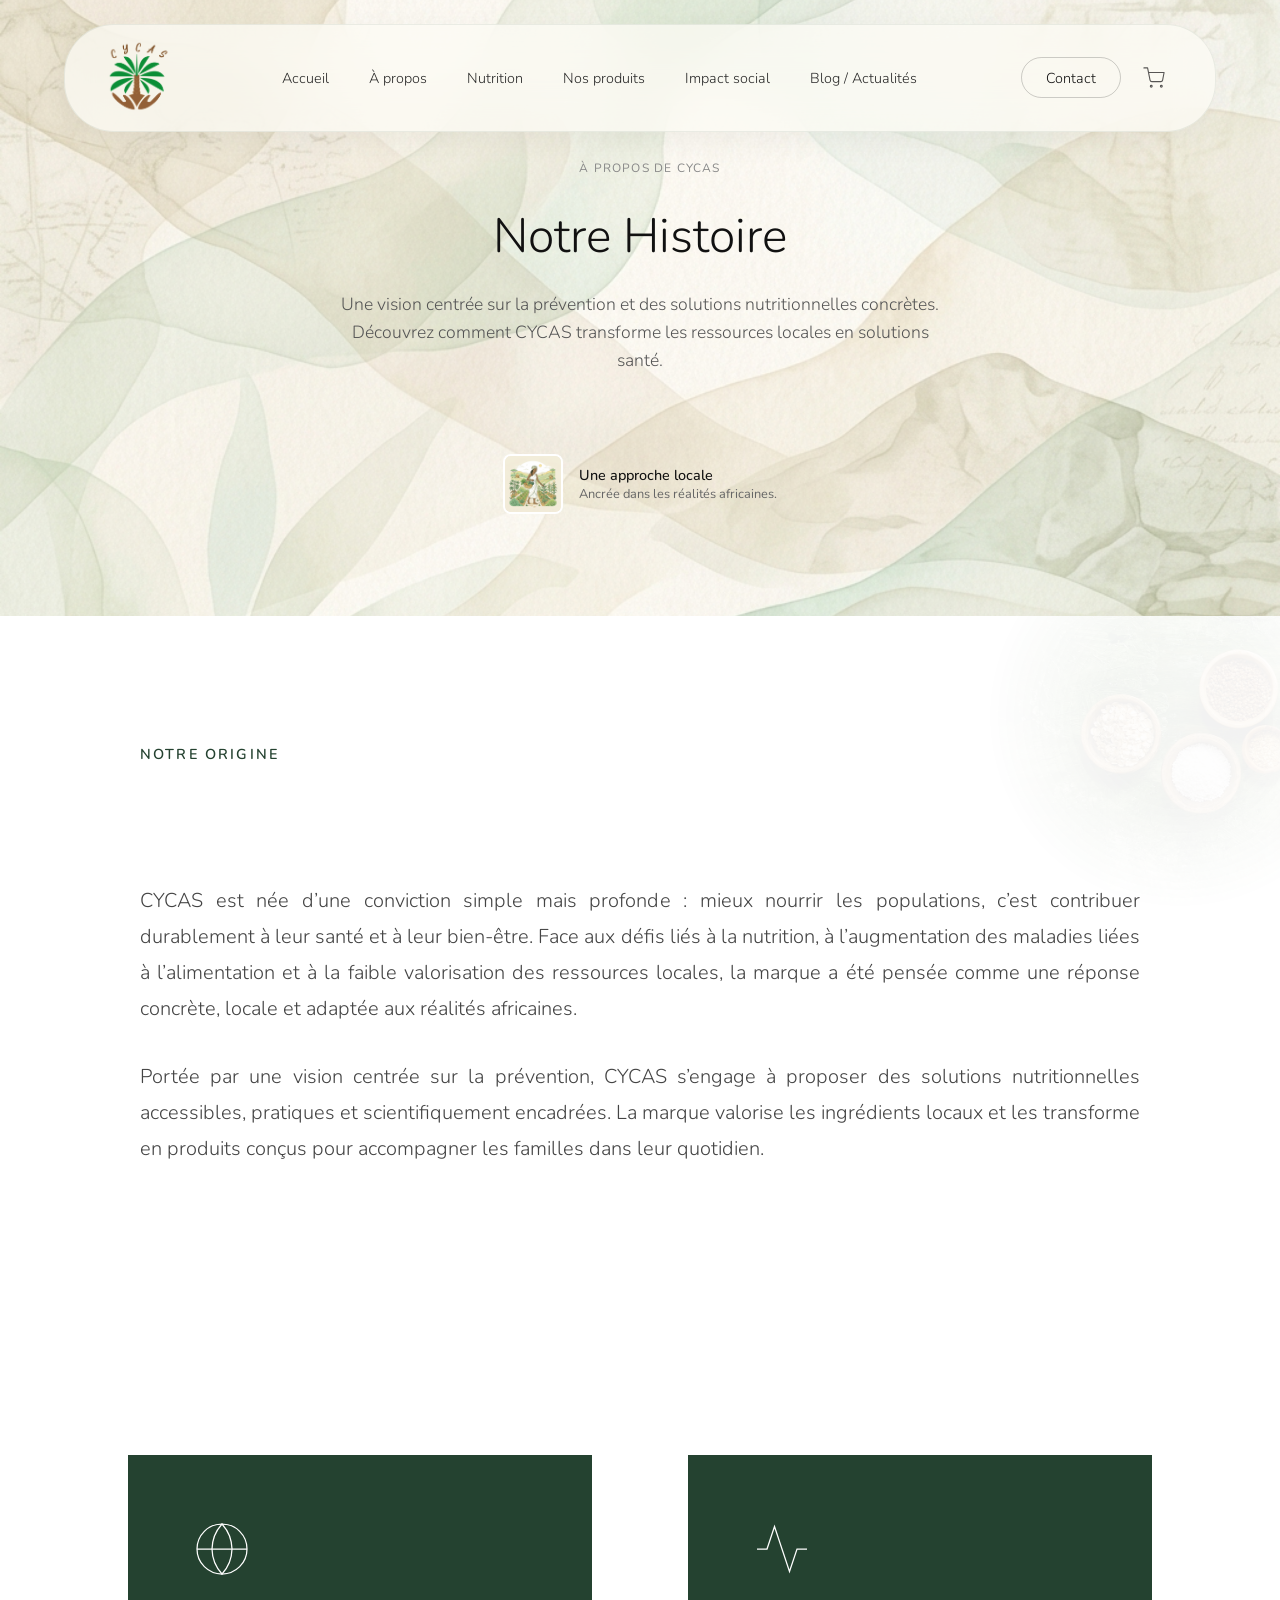
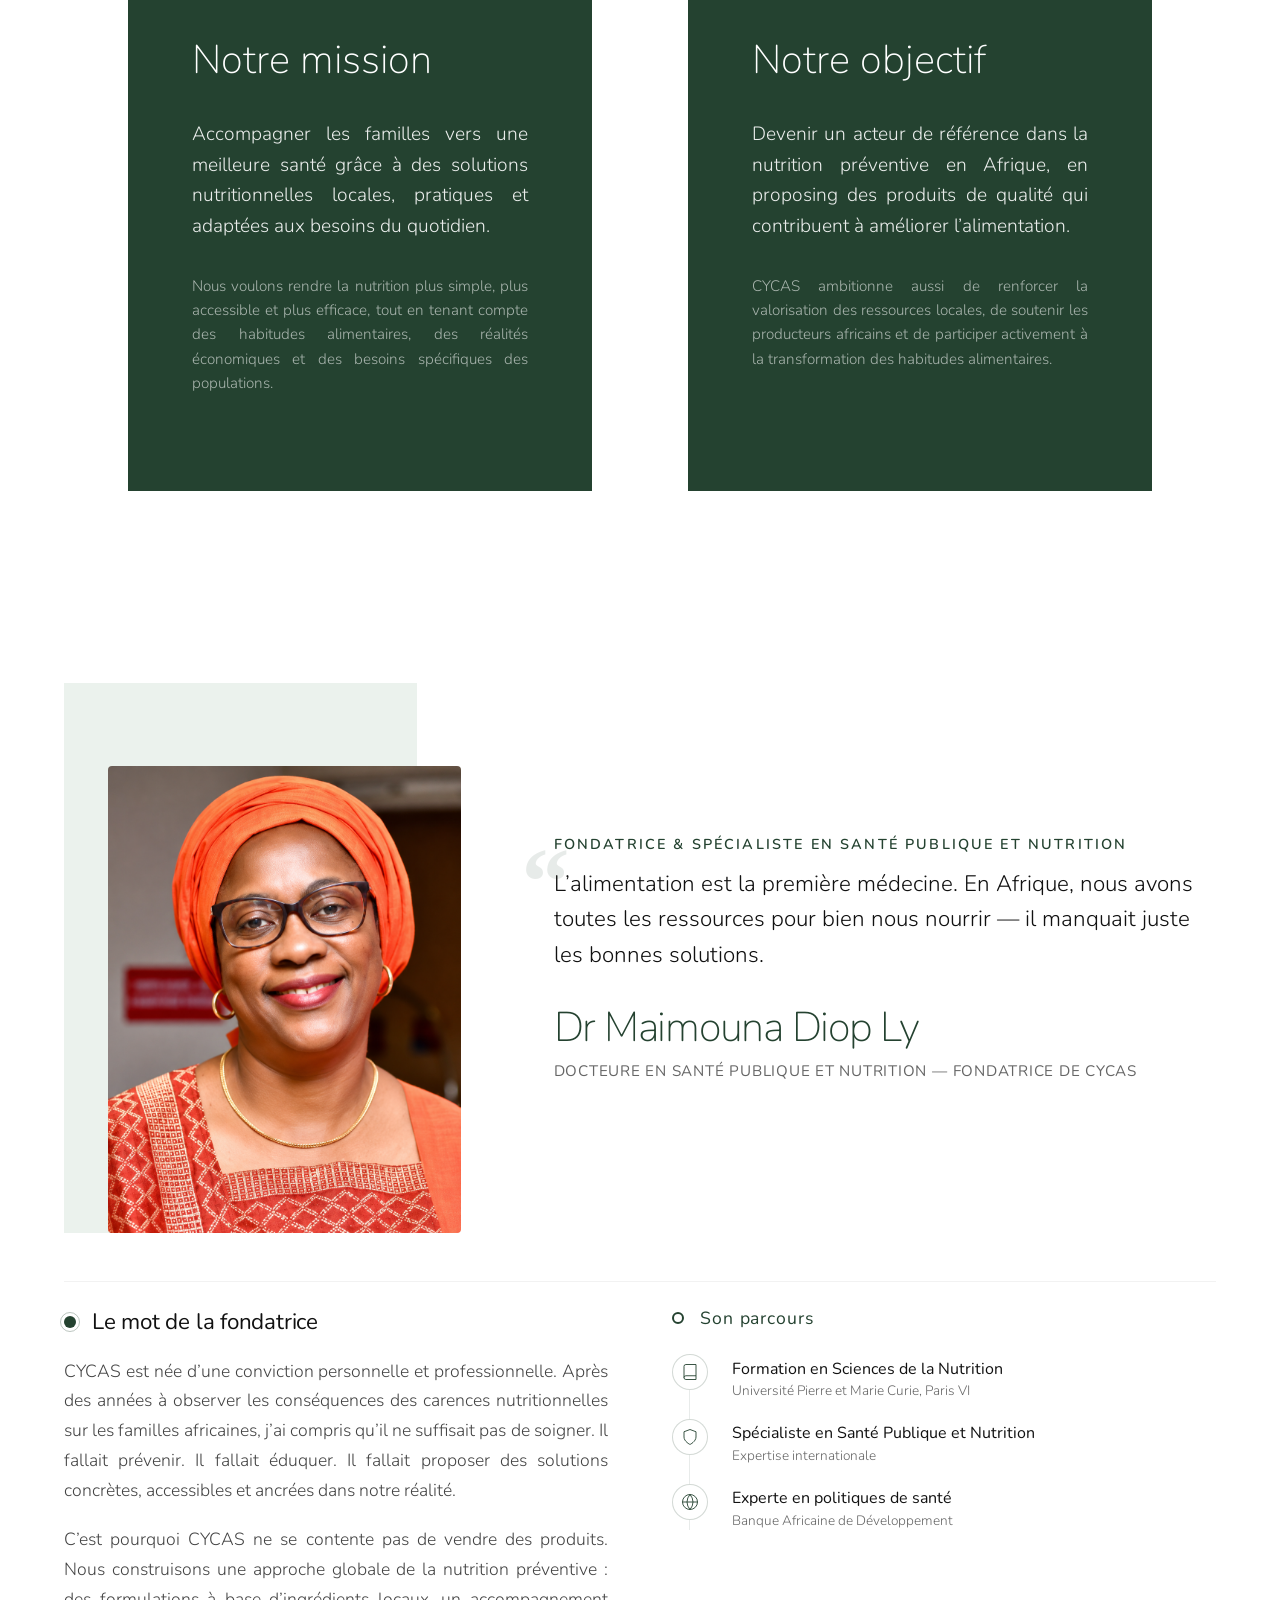
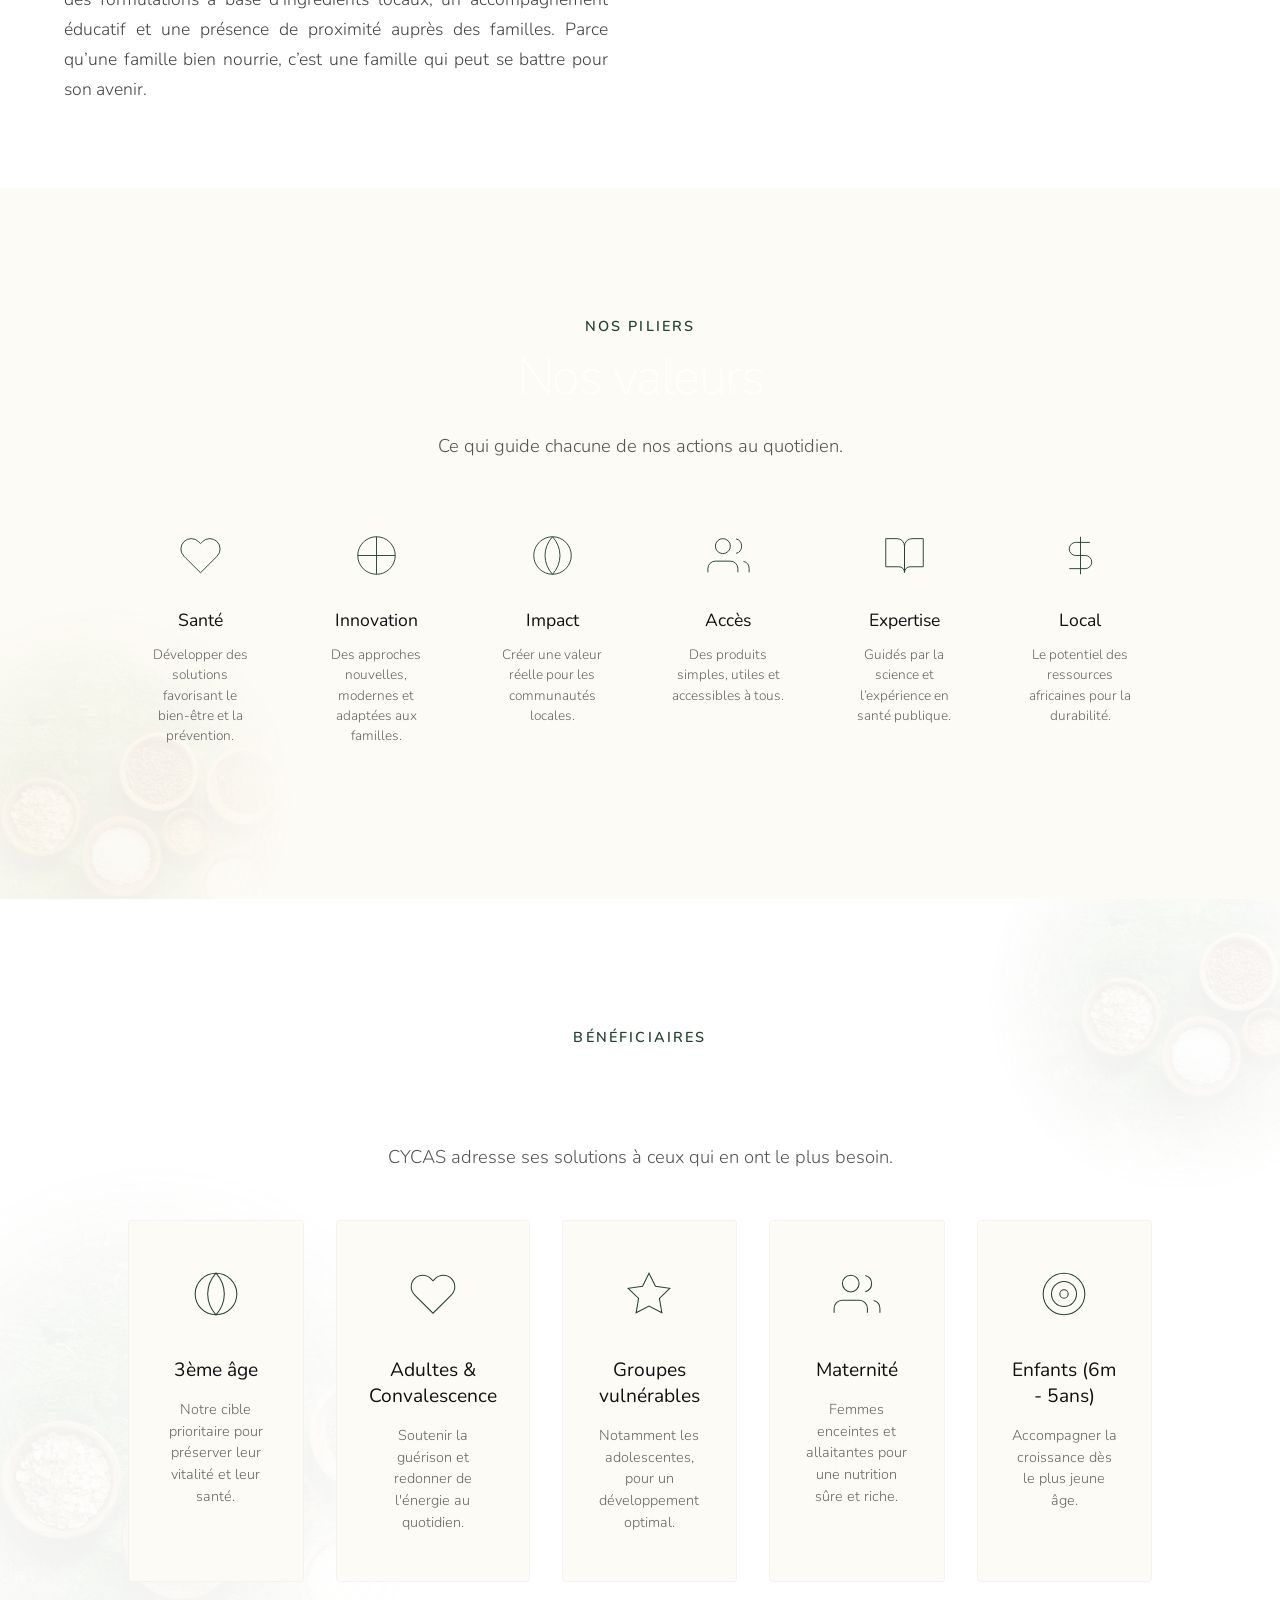
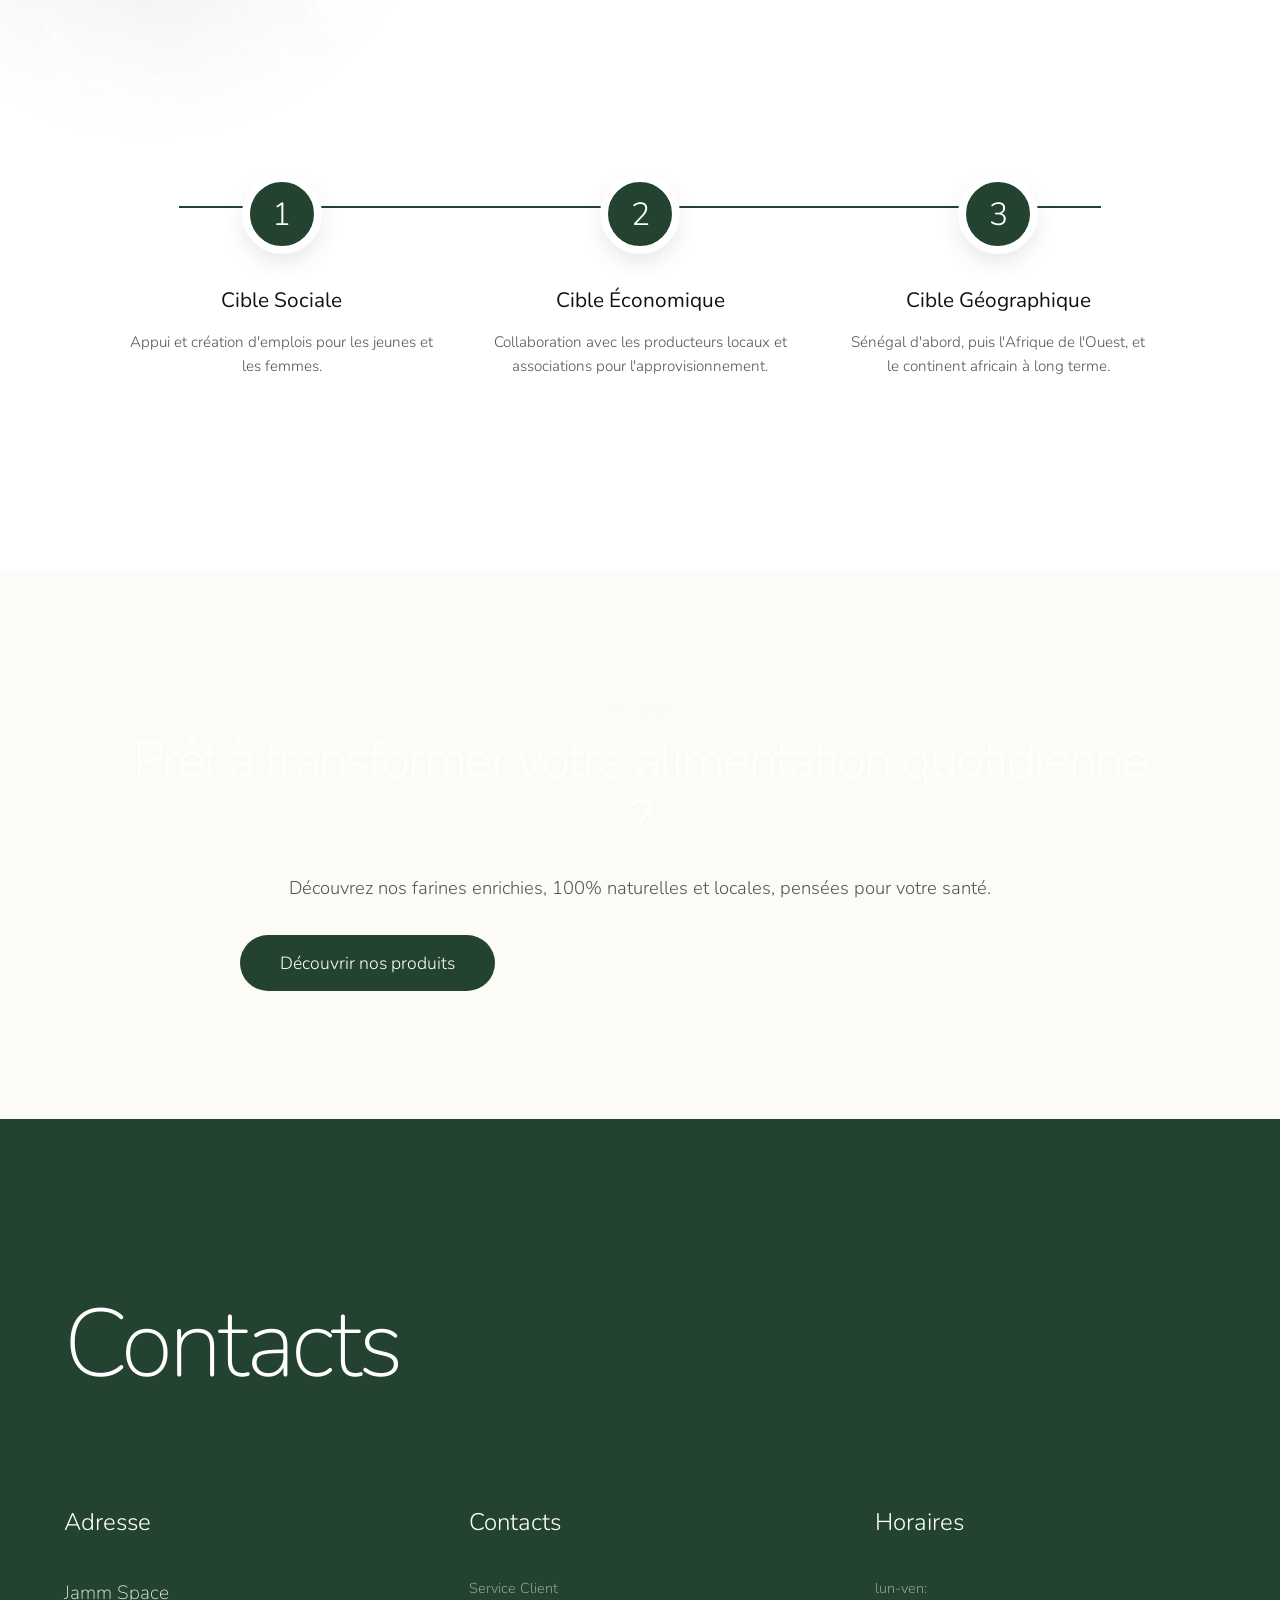
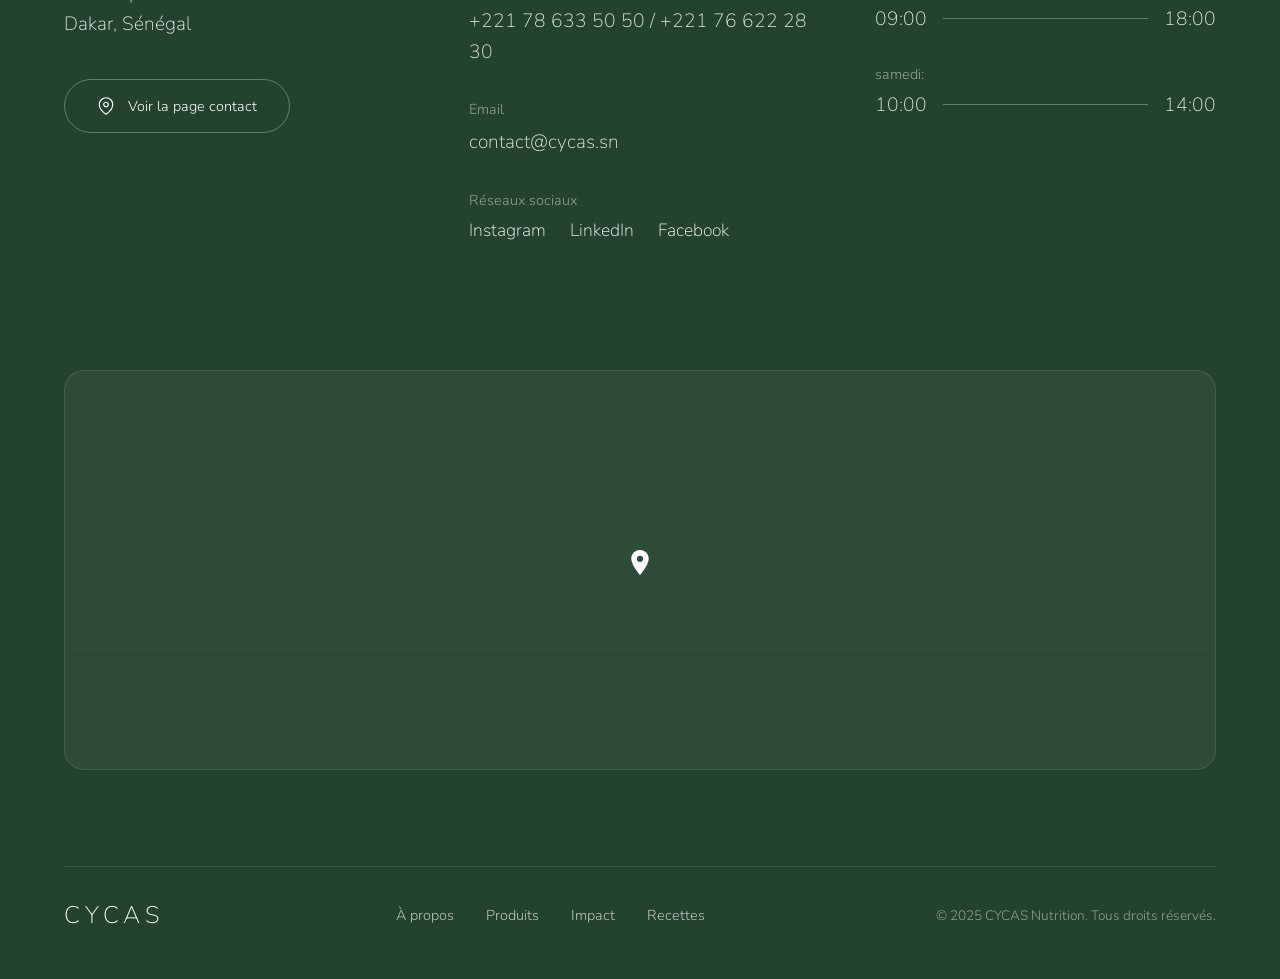
==== commit b943a9a8: "Refonte esthetique, navbar capsule flottante, uniformisation des sections et page produit complete" ====
--- a/apropos.html
+++ b/apropos.html
@@ -5,7 +5,7 @@
     <meta name="viewport" content="width=device-width, initial-scale=1.0">
     <title>À propos - CYCAS Nutrition</title>
     <link rel="stylesheet" href="style.css">
-    <link href="https://fonts.googleapis.com/css2?family=Manrope:wght@200;300;400;500;600&display=swap" rel="stylesheet">
+    <link href="https://fonts.googleapis.com/css2?family=Nunito:wght@200;300;400;500;600;700;800;900&display=swap" rel="stylesheet">
 </head>
 <body class="page-apropos">
     <div id="site-loader" class="site-loader">
@@ -71,14 +71,15 @@
     </header>
 
     <!-- Histoire -->
-    <section class="histoire-section" style="position: relative; overflow: hidden;">
+    <section class="histoire-section section-padding" style="position: relative; overflow: hidden;">
         <div class="pattern-watermark pattern-tr"></div>
         <div class="histoire-container" style="position: relative; z-index: 2;">
-            <div class="histoire-title reveal-on-scroll">
-                <h2>L’histoire de CYCAS</h2>
-            </div>
-            
-            <div class="histoire-text reveal-on-scroll" style="transition-delay: 0.2s;">
+            <div class="section-header reveal-on-scroll">
+                <span class="section-eyebrow">Notre Origine</span>
+                <h2 class="section-title" style="color: #111111;">L’histoire de CYCAS</h2>
+            </div>
+            
+            <div class="histoire-text reveal-on-scroll text-justify" style="transition-delay: 0.2s;">
                 <p>CYCAS est née d’une conviction simple mais profonde : mieux nourrir les populations, c’est contribuer durablement à leur santé et à leur bien-être. Face aux défis liés à la nutrition, à l’augmentation des maladies liées à l’alimentation et à la faible valorisation des ressources locales, la marque a été pensée comme une réponse concrète, locale et adaptée aux réalités africaines.</p>
                 <p>Portée par une vision centrée sur la prévention, CYCAS s’engage à proposer des solutions nutritionnelles accessibles, pratiques et scientifiquement encadrées. La marque valorise les ingrédients locaux et les transforme en produits conçus pour accompagner les familles dans leur quotidien.</p>
             </div>
@@ -86,15 +87,15 @@
     </section>
 
     <!-- Mission & Objectif (Green Cards) -->
-    <section class="mission-section">
+    <section class="mission-section section-padding">
         <div class="mission-grid">
             <div class="mission-card green-card reveal-on-scroll">
                 <div class="card-icon">
                     <svg viewBox="0 0 24 24" fill="none" stroke="currentColor" stroke-width="0.5"><circle cx="12" cy="12" r="10"/><path d="M12 2a15.3 15.3 0 0 1 4 10 15.3 15.3 0 0 1-4 10 15.3 15.3 0 0 1-4-10 15.3 15.3 0 0 1 4-10z"/><path d="M2 12h20"/></svg>
                 </div>
                 <h3>Notre mission</h3>
-                <p>Accompagner les familles vers une meilleure santé grâce à des solutions nutritionnelles locales, pratiques et adaptées aux besoins du quotidien.</p>
-                <p class="sub-p">Nous voulons rendre la nutrition plus simple, plus accessible et plus efficace, tout en tenant compte des habitudes alimentaires, des réalités économiques et des besoins spécifiques des populations.</p>
+                <p class="text-justify">Accompagner les familles vers une meilleure santé grâce à des solutions nutritionnelles locales, pratiques et adaptées aux besoins du quotidien.</p>
+                <p class="sub-p text-justify">Nous voulons rendre la nutrition plus simple, plus accessible et plus efficace, tout en tenant compte des habitudes alimentaires, des réalités économiques et des besoins spécifiques des populations.</p>
                 <div class="card-arrow">&rarr;</div>
             </div>
 
@@ -103,8 +104,8 @@
                     <svg viewBox="0 0 24 24" fill="none" stroke="currentColor" stroke-width="0.5"><path d="M22 12h-4l-3 9L9 3l-3 9H2"/></svg>
                 </div>
                 <h3>Notre objectif</h3>
-                <p>Devenir un acteur de référence dans la nutrition préventive en Afrique, en proposant des produits de qualité qui contribuent à améliorer l’alimentation.</p>
-                <p class="sub-p">CYCAS ambitionne aussi de renforcer la valorisation des ressources locales, de soutenir les producteurs africains et de participer activement à la transformation des habitudes alimentaires.</p>
+                <p class="text-justify">Devenir un acteur de référence dans la nutrition préventive en Afrique, en proposing des produits de qualité qui contribuent à améliorer l’alimentation.</p>
+                <p class="sub-p text-justify">CYCAS ambitionne aussi de renforcer la valorisation des ressources locales, de soutenir les producteurs africains et de participer activement à la transformation des habitudes alimentaires.</p>
                 <div class="card-arrow">&rarr;</div>
             </div>
         </div>
@@ -183,11 +184,12 @@
     </section>
 
     <!-- Valeurs (Image 2 Style) -->
-    <section class="valeurs-section" style="position: relative; overflow: hidden;">
+    <section class="valeurs-section section-padding" style="position: relative; overflow: hidden;">
         <div class="pattern-watermark pattern-bl"></div>
-        <div class="valeurs-header reveal-on-scroll" style="position: relative; z-index: 2;">
-            <h2>Nos valeurs</h2>
-            <p>Ce qui guide chacune de nos actions au quotidien.</p>
+        <div class="section-header text-center reveal-on-scroll" style="position: relative; z-index: 2;">
+            <span class="section-eyebrow">Nos piliers</span>
+            <h2 class="section-title" style="color: #111111;">Nos valeurs</h2>
+            <p class="section-desc">Ce qui guide chacune de nos actions au quotidien.</p>
         </div>
         
         <div class="valeurs-grid reveal-on-scroll" style="transition-delay: 0.1s;">
@@ -225,12 +227,13 @@
     </section>
 
     <!-- Cibles Section -->
-    <section class="cibles-section" style="position: relative; overflow: hidden;">
+    <section class="cibles-section section-padding" style="position: relative; overflow: hidden;">
         <div class="pattern-watermark pattern-cl"></div>
         <div class="pattern-watermark pattern-tr"></div>
-        <div class="cibles-header reveal-on-scroll text-center" style="position: relative; z-index: 2;">
-            <h2>Nos Cibles</h2>
-            <p>CYCAS adresse ses solutions à ceux qui en ont le plus besoin.</p>
+        <div class="section-header text-center reveal-on-scroll" style="position: relative; z-index: 2;">
+            <span class="section-eyebrow">Bénéficiaires</span>
+            <h2 class="section-title" style="color: #111111;">Nos Cibles</h2>
+            <p class="section-desc">CYCAS adresse ses solutions à ceux qui en ont le plus besoin.</p>
         </div>
         
         <!-- Cibles Principales (5 cartes) -->
@@ -307,10 +310,13 @@
     </section>
 
     <!-- Global CTA Section -->
-    <section class="global-cta-section reveal-on-scroll">
+    <section class="global-cta-section section-padding reveal-on-scroll">
+        <div class="section-header text-center" style="margin-bottom: 2rem;">
+            <span class="section-eyebrow">Action</span>
+            <h2 class="section-title">Prêt à transformer votre alimentation quotidienne ?</h2>
+            <p class="section-desc" style="color: rgba(255, 255, 255, 0.8);">Découvrez nos farines enrichies, 100% naturelles et locales, pensées pour votre santé.</p>
+        </div>
         <div class="global-cta-content text-center">
-            <h2>Prêt à transformer votre alimentation quotidienne ?</h2>
-            <p>Découvrez nos farines enrichies, 100% naturelles et locales, pensées pour votre santé.</p>
             <a href="index.html#produits" class="btn-green-solid">Découvrir nos produits</a>
         </div>
     </section>
@@ -333,11 +339,11 @@
                     <h4>Contacts</h4>
                     <div class="contact-item">
                         <span class="contact-sub">Service Client</span>
-                        <p class="contact-detail">+221 00 000 00 00</p>
+                        <p class="contact-detail"><a href="tel:+221786335050">+221 78 633 50 50</a> / <a href="tel:+221766222830">+221 76 622 28 30</a></p>
                     </div>
                     <div class="contact-item">
                         <span class="contact-sub">Email</span>
-                        <p class="contact-detail">contact@cycas.sn</p>
+                        <p class="contact-detail"><a href="mailto:contact@cycas.sn">contact@cycas.sn</a></p>
                     </div>
                     <div class="contact-item">
                         <span class="contact-sub">Réseaux sociaux</span>
--- a/style.css
+++ b/style.css
@@ -5,7 +5,7 @@
 }
 
 body {
-    font-family: 'Manrope', sans-serif;
+    font-family: 'Nunito', sans-serif;
     color: #ffffff;
     background-color: #000;
     overflow-x: hidden;
@@ -56,36 +56,180 @@
     z-index: -1;
 }
 
+/* ============================================================
+   UNIFIED LAYOUT & TYPOGRAPHY UTILITIES
+   ============================================================ */
+.section-padding {
+    padding: 8rem 10% !important;
+}
+
+.text-justify {
+    text-align: justify !important;
+    text-justify: inter-word !important;
+}
+
+/* Unified Section Header */
+.section-header {
+    max-width: 800px;
+    margin-bottom: 4rem;
+    width: 100%;
+}
+
+.section-header.text-center {
+    margin-left: auto;
+    margin-right: auto;
+    text-align: center;
+}
+
+.section-eyebrow {
+    font-size: 0.9rem !important;
+    text-transform: uppercase !important;
+    letter-spacing: 0.15em !important;
+    color: #244230 !important; /* default green */
+    font-weight: 600 !important;
+    display: block !important;
+    margin-bottom: 0.75rem !important;
+}
+
+.section-title {
+    font-size: clamp(2.2rem, 4.5vw, 3.2rem) !important;
+    font-weight: 200 !important; /* Very thin */
+    line-height: 1.15 !important;
+    letter-spacing: -0.03em !important;
+    color: inherit !important;
+    margin-bottom: 1.5rem !important;
+    text-transform: none !important;
+}
+
+.section-desc {
+    font-size: 1.15rem !important;
+    line-height: 1.65 !important;
+    color: #555555 !important;
+    font-weight: 300 !important;
+}
+
+/* Dark section title adaptations */
+.problem-section .section-title,
+.split-impact-section .section-title,
+.global-cta-section .section-title {
+    color: #ffffff !important;
+}
+.problem-section .section-eyebrow,
+.split-impact-section .section-eyebrow,
+.global-cta-section .section-eyebrow {
+    color: #FDFBF5 !important;
+    opacity: 0.8;
+}
+
+/* Product Card Hover Overlay and Premium Badge */
+.product-card-image {
+    position: relative !important;
+    overflow: hidden !important;
+}
+
+.product-image-hover {
+    position: absolute !important;
+    top: 0 !important;
+    left: 0 !important;
+    width: 100% !important;
+    height: 100% !important;
+    background-color: rgba(36, 66, 48, 0.4) !important;
+    display: flex !important;
+    align-items: center !important;
+    justify-content: center !important;
+    opacity: 0 !important;
+    transition: opacity 0.35s cubic-bezier(0.165, 0.84, 0.44, 1) !important;
+    z-index: 2 !important;
+    border-radius: 4px !important;
+}
+
+.product-card:hover .product-image-hover {
+    opacity: 1 !important;
+}
+
+.btn-hover-action {
+    background-color: #ffffff !important;
+    color: #244230 !important;
+    padding: 0.6rem 1.5rem !important;
+    border-radius: 50px !important;
+    font-size: 0.8rem !important;
+    font-weight: 600 !important;
+    text-transform: uppercase !important;
+    letter-spacing: 0.05em !important;
+    transform: translateY(15px) !important;
+    transition: transform 0.35s cubic-bezier(0.165, 0.84, 0.44, 1) !important;
+    box-shadow: 0 8px 20px rgba(0, 0, 0, 0.15) !important;
+}
+
+.product-card:hover .btn-hover-action {
+    transform: translateY(0) !important;
+}
+
+/* Premium Badge */
+.minimal-tag {
+    position: absolute !important;
+    top: 1rem !important;
+    left: 1rem !important;
+    font-size: 0.7rem !important;
+    font-weight: 700 !important;
+    text-transform: uppercase !important;
+    letter-spacing: 0.05em !important;
+    color: #ffffff !important;
+    background-color: #244230 !important; /* solid green */
+    padding: 0.35rem 0.85rem !important;
+    border-radius: 50px !important;
+    box-shadow: 0 4px 12px rgba(36, 66, 48, 0.25) !important;
+    z-index: 10 !important;
+    margin: 0 !important;
+}
+
+/* Uniform typography overrides */
+input, textarea, select, button {
+    font-family: 'Manrope', sans-serif !important;
+}
+
 /* Navbar */
 .navbar {
     position: fixed;
-    top: 0;
-    left: 0;
-    width: 100%;
-    padding: 1.5rem 3rem;
+    top: 1.5rem;
+    left: 50%;
+    transform: translateX(-50%);
+    width: 90%;
+    max-width: 1200px;
+    padding: 0.8rem 2.5rem;
     display: flex;
     justify-content: space-between;
     align-items: center;
-    z-index: 100;
-    background-color: transparent;
-    transition: background-color 0.3s ease, backdrop-filter 0.3s ease, -webkit-backdrop-filter 0.3s ease, box-shadow 0.3s ease, padding 0.3s ease;
+    z-index: 1000;
+    background-color: rgba(13, 15, 14, 0.5) !important; /* dark glass default */
+    backdrop-filter: blur(20px) !important;
+    -webkit-backdrop-filter: blur(20px) !important;
+    border-radius: 50px;
+    border: 1px solid rgba(255, 255, 255, 0.08) !important;
+    box-shadow: 0 8px 32px rgba(0, 0, 0, 0.2) !important;
+    transition: all 0.3s cubic-bezier(0.165, 0.84, 0.44, 1);
 }
 
 /* Scrolled Navbar State */
 .navbar.scrolled {
-    background-color: rgba(6, 6, 6, 0.75) !important;
-    backdrop-filter: blur(20px) !important;
-    -webkit-backdrop-filter: blur(20px) !important;
-    box-shadow: 0 4px 30px rgba(0, 0, 0, 0.25) !important;
-    border-bottom: 1px solid rgba(255, 255, 255, 0.05);
-    padding: 1rem 3rem;
-}
-
-/* Scrolled Navbar Light State */
+    top: 1rem;
+    padding: 0.6rem 2.5rem;
+    background-color: rgba(13, 15, 14, 0.8) !important;
+    box-shadow: 0 12px 40px rgba(0, 0, 0, 0.35) !important;
+}
+
+/* Navbar Light variant (for white/cream backgrounds or scrolled-light) */
+.navbar.navbar-light {
+    background-color: rgba(253, 251, 245, 0.75) !important; /* light cream glass */
+    border: 1px solid rgba(36, 66, 48, 0.08) !important;
+    box-shadow: 0 8px 32px rgba(0, 0, 0, 0.05) !important;
+}
+
 .navbar-light.navbar.scrolled {
-    background-color: rgba(253, 251, 245, 0.85) !important;
-    box-shadow: 0 4px 30px rgba(0, 0, 0, 0.03) !important;
-    border-bottom: 1px solid rgba(0, 0, 0, 0.05);
+    top: 1rem;
+    padding: 0.6rem 2.5rem;
+    background-color: rgba(253, 251, 245, 0.9) !important;
+    box-shadow: 0 12px 40px rgba(36, 66, 48, 0.08) !important;
 }
 
 /* Logo Image */
@@ -607,7 +751,7 @@
 .ceo-image-wrapper {
     flex: 0.8;
     position: relative;
-    height: 450px;
+    height: 550px;
     display: flex;
     align-items: flex-end;
 }
@@ -657,7 +801,7 @@
 }
 
 .ceo-quote blockquote {
-    font-size: 1.15rem;
+    font-size: 1.4rem;
     font-weight: 300;
     line-height: 1.6;
     color: #111111;
@@ -666,7 +810,7 @@
 }
 
 .ceo-name-group h3 {
-    font-size: 2.2rem;
+    font-size: 2.6rem;
     font-weight: 200;
     line-height: 1.1;
     color: #244230;
@@ -675,7 +819,7 @@
 }
 
 .ceo-role {
-    font-size: 0.9rem;
+    font-size: 0.95rem;
     color: #666666;
     font-weight: 400;
     text-transform: uppercase;
@@ -751,11 +895,13 @@
 }
 
 .ceo-message-text p {
-    font-size: 0.95rem;
-    line-height: 1.6;
+    font-size: 1.1rem;
+    line-height: 1.7;
     color: #444444;
     font-weight: 300;
-    margin-bottom: 1rem;
+    margin-bottom: 1.2rem;
+    text-align: justify;
+    text-justify: inter-word;
 }
 
 /* Roadmap Items */
@@ -1278,6 +1424,15 @@
     line-height: 1.6;
     margin-bottom: 1.5rem;
     color: rgba(255,255,255,0.9);
+}
+
+.contact-detail a {
+    color: inherit;
+    text-decoration: none;
+}
+
+.contact-detail a:hover {
+    text-decoration: underline;
 }
 
 .btn-map-outline {
@@ -2227,24 +2382,57 @@
 
     /* Navbar */
     .navbar {
-        padding: 1rem 1.5rem;
-        background-color: rgba(6, 6, 6, 0.75) !important;
+        padding: 1rem 1.5rem !important;
+        background-color: rgba(13, 15, 14, 0.92) !important;
         backdrop-filter: blur(20px) !important;
         -webkit-backdrop-filter: blur(20px) !important;
         box-shadow: 0 4px 30px rgba(0, 0, 0, 0.25) !important;
-        border-bottom: 1px solid rgba(255, 255, 255, 0.05);
-    }
-    .navbar.navbar-light {
-        background-color: rgba(253, 251, 245, 0.85) !important;
-        box-shadow: 0 4px 30px rgba(0, 0, 0, 0.03) !important;
-        border-bottom: 1px solid rgba(0, 0, 0, 0.05);
-    }
-    .hamburger { display: flex; }
+        border-bottom: 1px solid rgba(255, 255, 255, 0.05) !important;
+    }
+    .navbar.scrolled {
+        padding: 0.8rem 1.5rem !important;
+        background-color: rgba(13, 15, 14, 0.95) !important;
+        backdrop-filter: blur(20px) !important;
+        -webkit-backdrop-filter: blur(20px) !important;
+        box-shadow: 0 4px 30px rgba(0, 0, 0, 0.3) !important;
+        border-bottom: 1px solid rgba(255, 255, 255, 0.05) !important;
+    }
+    .navbar.navbar-light,
+    .navbar.navbar-light.scrolled {
+        background-color: rgba(13, 15, 14, 0.92) !important;
+        box-shadow: 0 4px 30px rgba(0, 0, 0, 0.25) !important;
+        border-bottom: 1px solid rgba(255, 255, 255, 0.05) !important;
+    }
+    .hamburger {
+        display: flex !important;
+        color: rgba(255, 255, 255, 0.9) !important;
+    }
+    .hamburger span {
+        background-color: rgba(255, 255, 255, 0.9) !important;
+    }
     .logo, .nav-action {
         position: relative;
         z-index: 101;
-    }
-    .nav-action .btn-outline { display: none; }
+        display: flex !important;
+        align-items: center !important;
+    }
+    .logo-img {
+        height: 56px !important;
+        width: auto !important;
+    }
+    .nav-action {
+        gap: 1.2rem !important;
+    }
+    .nav-action .btn-outline { display: none !important; }
+    .nav-cart-icon {
+        display: flex !important;
+        color: #ffffff !important;
+        opacity: 0.95 !important;
+        filter: drop-shadow(0 1px 2px rgba(0, 0, 0, 0.3)) !important;
+    }
+    .nav-cart-icon svg {
+        stroke: #ffffff !important;
+    }
 
     /* Premium mobile full screen drawer */
     .nav-links {
@@ -2548,7 +2736,7 @@
 }
 
 .loader-tagline {
-    font-family: 'Manrope', sans-serif;
+    font-family: 'Nunito', sans-serif;
     font-weight: 300;
     font-size: clamp(0.9rem, 2.0vw, 1.5rem);
     color: #244230;
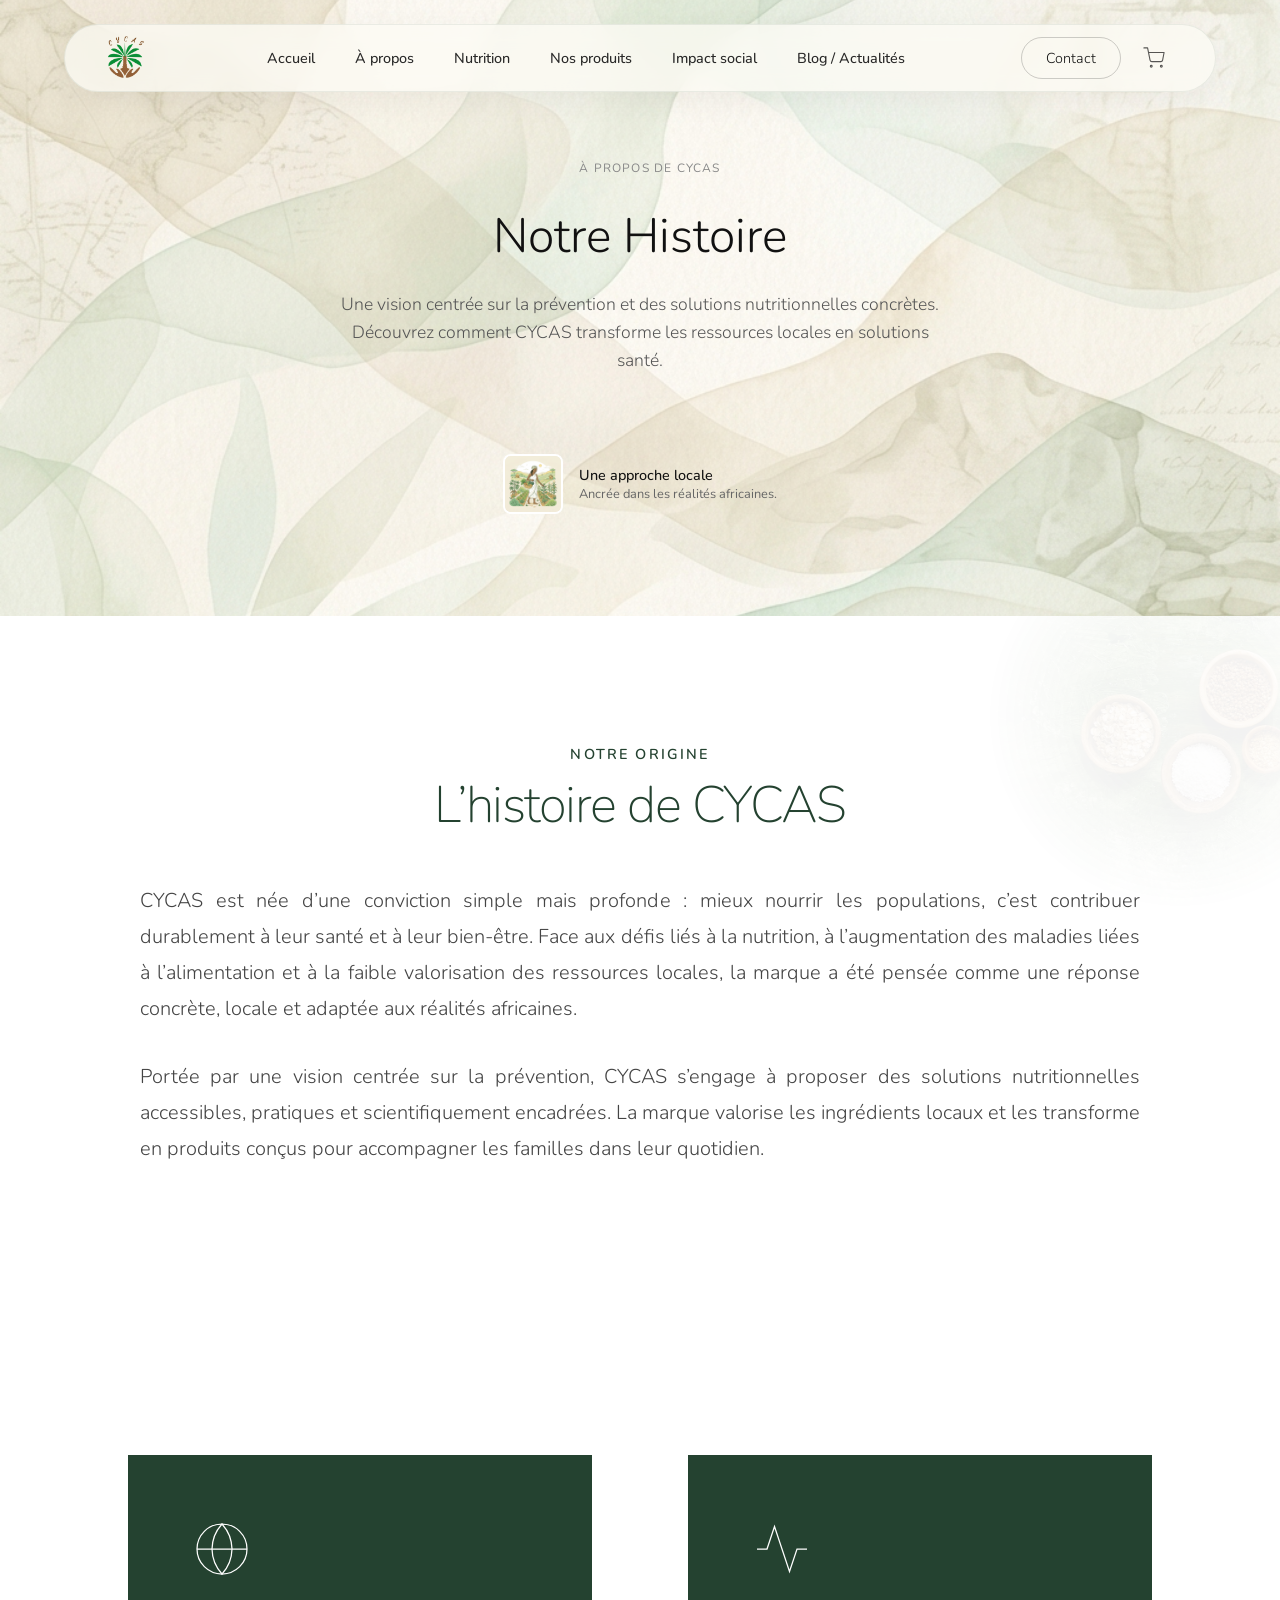
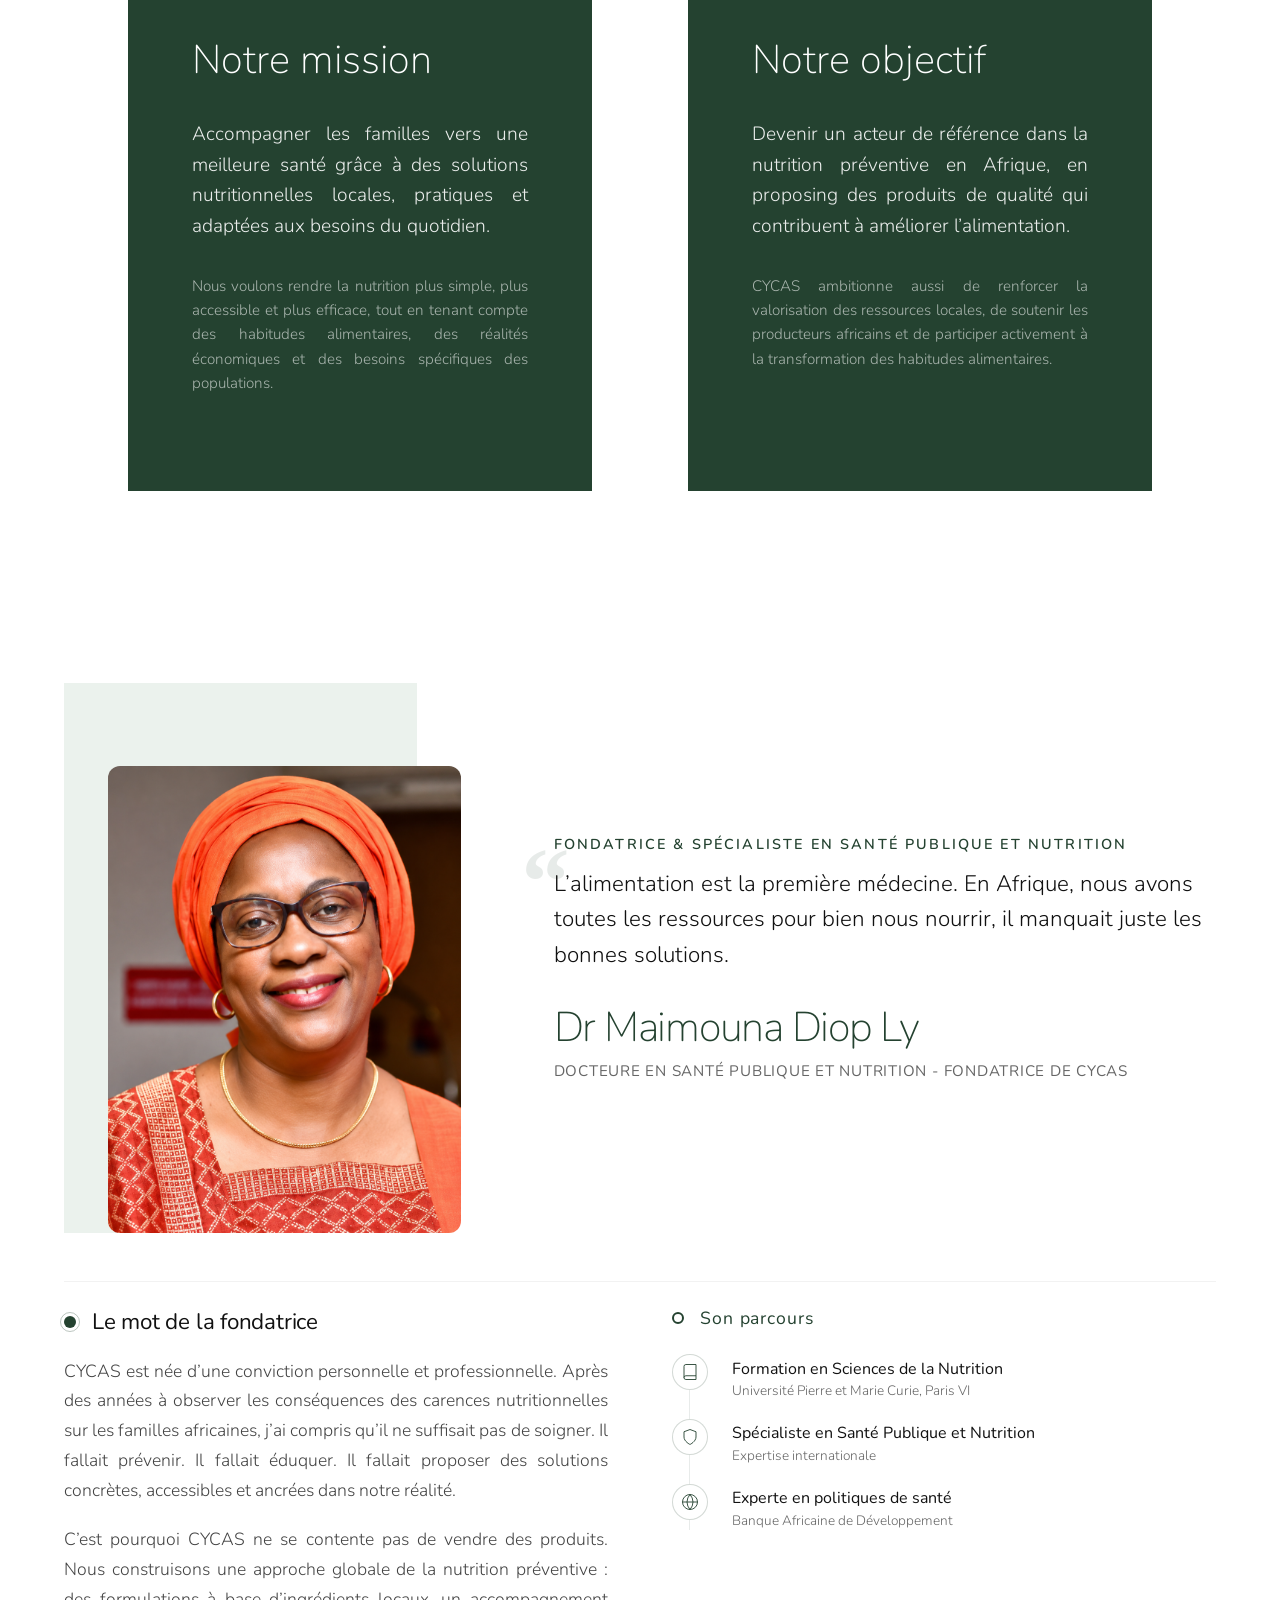
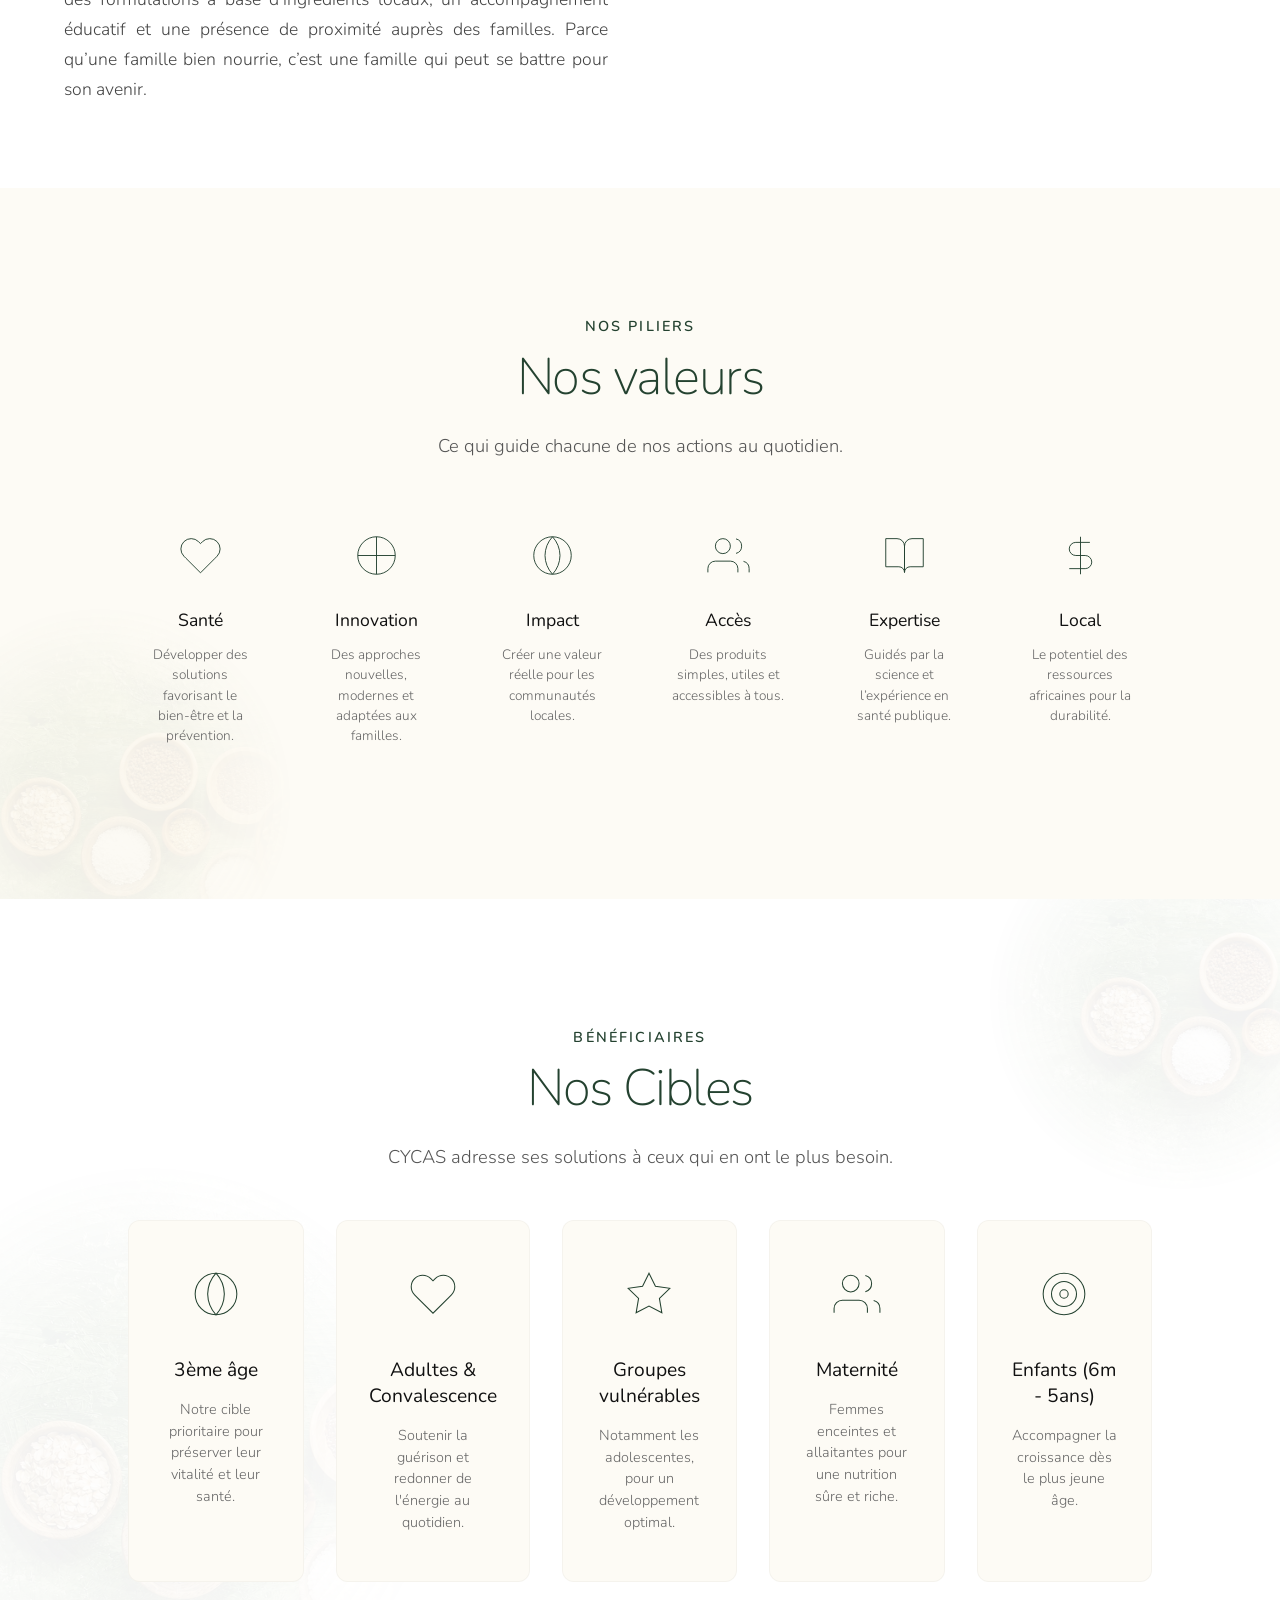
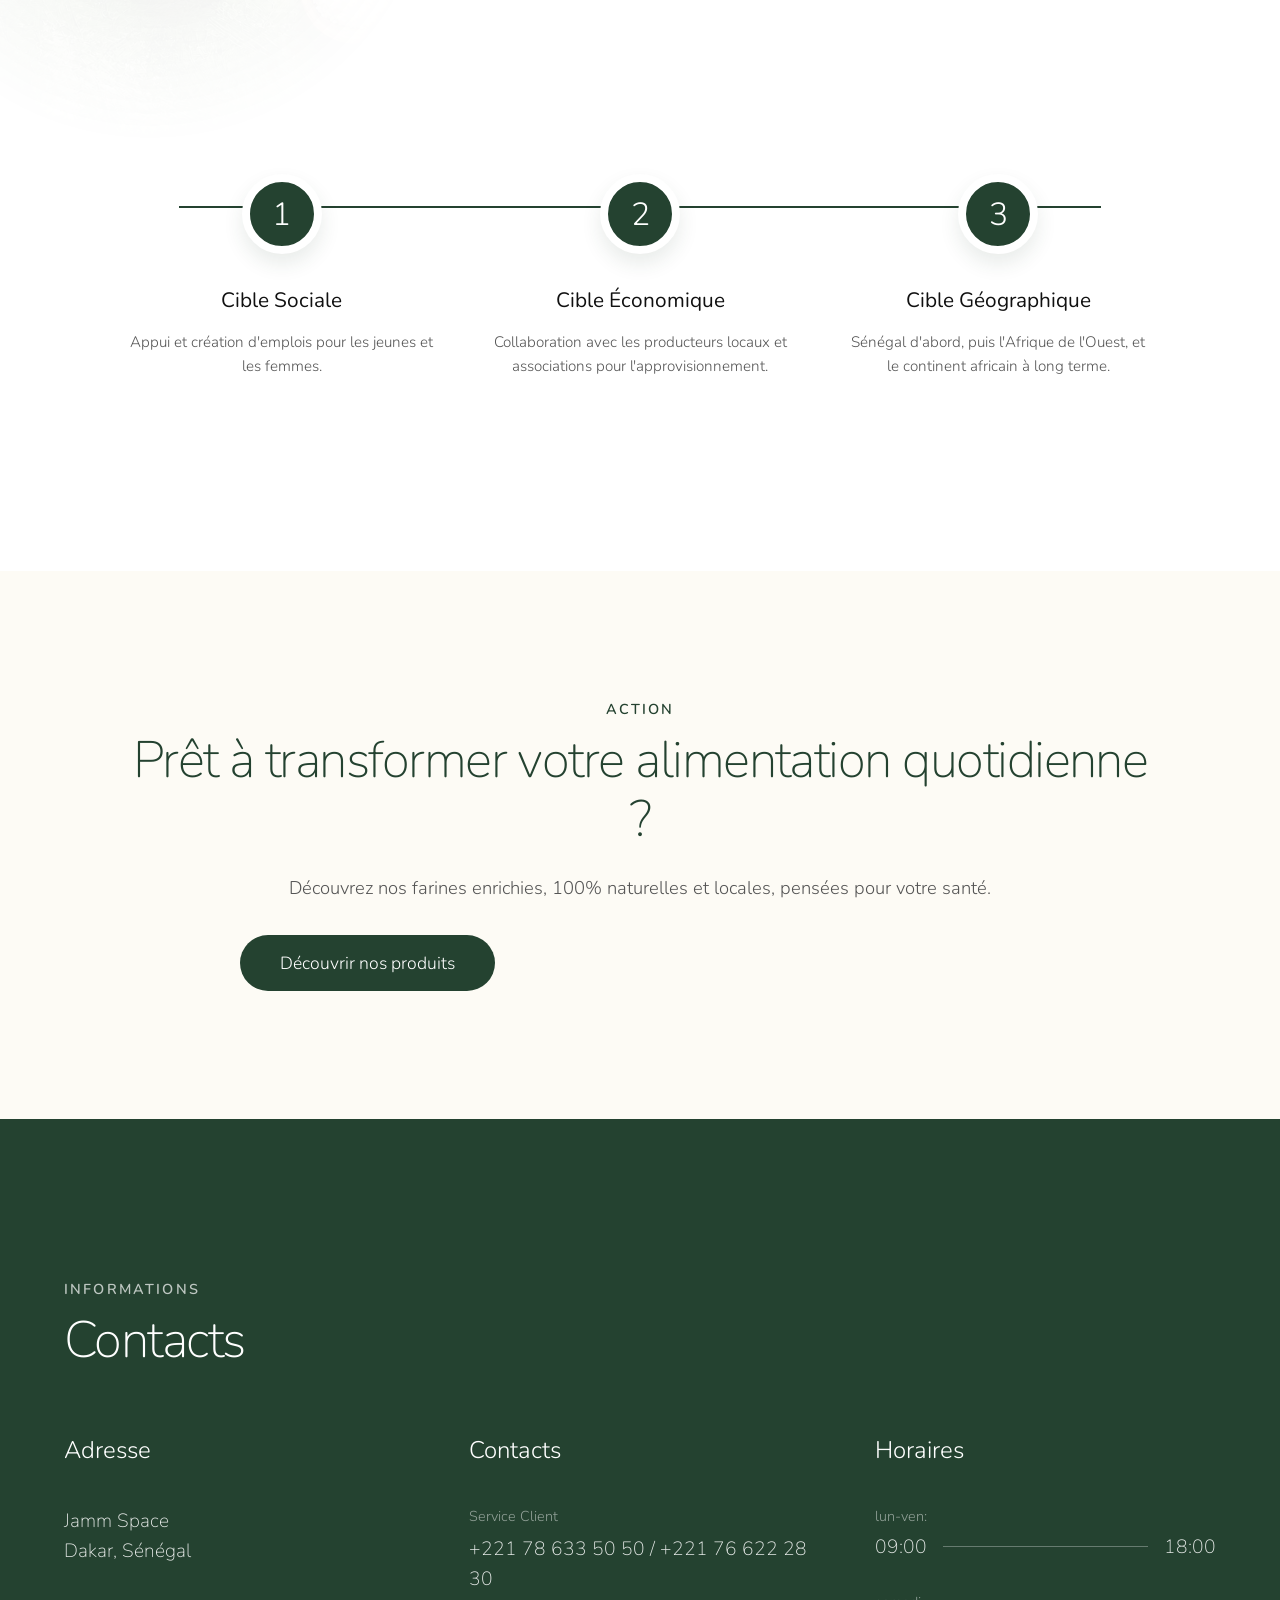
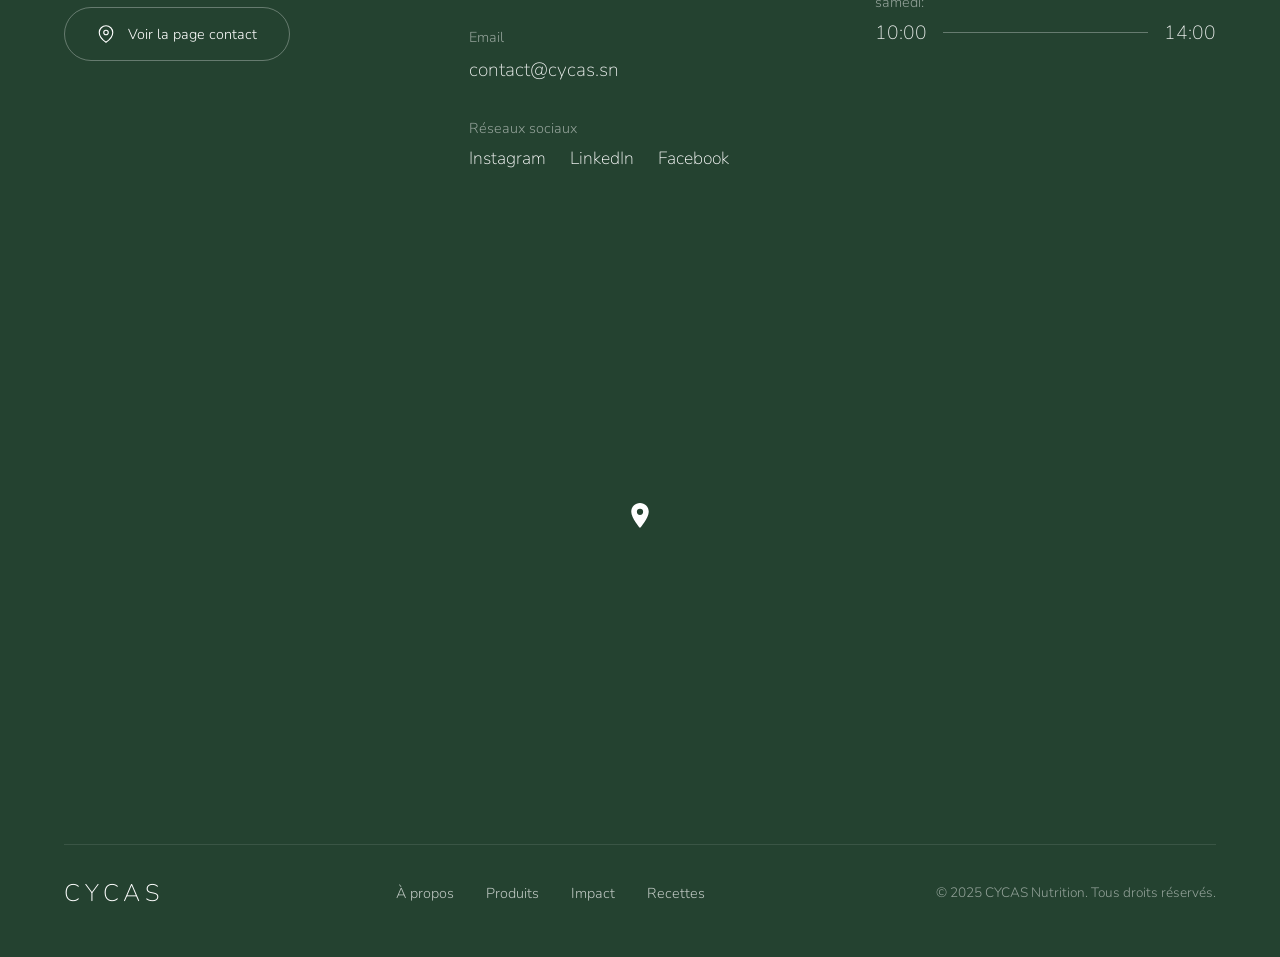
==== commit 71095751: "Ameliorations responsive: tiroir mobile plein ecran, navbar sombre en mode hamburger et refonte page" ====
--- a/apropos.html
+++ b/apropos.html
@@ -74,7 +74,7 @@
     <section class="histoire-section section-padding" style="position: relative; overflow: hidden;">
         <div class="pattern-watermark pattern-tr"></div>
         <div class="histoire-container" style="position: relative; z-index: 2;">
-            <div class="section-header reveal-on-scroll">
+            <div class="section-header text-center reveal-on-scroll">
                 <span class="section-eyebrow">Notre Origine</span>
                 <h2 class="section-title" style="color: #111111;">L’histoire de CYCAS</h2>
             </div>
@@ -123,12 +123,12 @@
                 <div class="ceo-quote">
                     <span class="quote-mark">“</span>
                     <blockquote>
-                        L’alimentation est la première médecine. En Afrique, nous avons toutes les ressources pour bien nous nourrir — il manquait juste les bonnes solutions.
+                        L’alimentation est la première médecine. En Afrique, nous avons toutes les ressources pour bien nous nourrir, il manquait juste les bonnes solutions.
                     </blockquote>
                 </div>
                 <div class="ceo-name-group">
                     <h3>Dr Maimouna Diop Ly</h3>
-                    <span class="ceo-role">Docteure en Santé Publique et Nutrition — Fondatrice de CYCAS</span>
+                    <span class="ceo-role">Docteure en Santé Publique et Nutrition - Fondatrice de CYCAS</span>
                 </div>
             </div>
         </div>
@@ -324,7 +324,10 @@
     <!-- FOOTER / CONTACTS -->
     <footer class="site-footer-new" id="contact">
         <div class="footer-container">
-            <h2 class="huge-title reveal-on-scroll">Contacts</h2>
+            <div class="section-header" style="margin-bottom: 4rem;">
+                <span class="section-eyebrow" style="color: rgba(255,255,255,0.7) !important;">Informations</span>
+                <h2 class="section-title" style="color: #fff !important; margin-bottom: 0 !important;">Contacts</h2>
+            </div>
             
             <div class="contact-grid reveal-on-scroll" style="transition-delay: 0.1s;">
                 <div class="contact-col">
@@ -376,7 +379,7 @@
             </div>
 
             <div class="contact-map reveal-on-scroll" style="transition-delay: 0.2s;">
-                <iframe src="https://maps.google.com/maps?q=Jamm%20Space,%20Dakar,%20Senegal&t=&z=15&ie=UTF8&iwloc=&output=embed" width="100%" height="250" style="border:0; border-radius: 12px; margin-top: 2rem; box-shadow: 0 4px 12px rgba(0,0,0,0.05);" allowfullscreen="" loading="lazy"></iframe>
+                <iframe src="https://maps.google.com/maps?q=Jamm%20Space,%20Dakar,%20Senegal&t=&z=15&ie=UTF8&iwloc=&output=embed" width="100%" height="450" style="border:0; border-radius: 12px; margin-top: 2rem; box-shadow: 0 4px 12px rgba(0,0,0,0.05);" allowfullscreen="" loading="lazy"></iframe>
             </div>
 
             <div class="footer-bottom-new">
--- a/style.css
+++ b/style.css
@@ -2,6 +2,14 @@
     margin: 0;
     padding: 0;
     box-sizing: border-box;
+}
+
+html {
+    /* Clip au niveau du viewport : sans ceci, les watermarks decoratifs qui
+       depassent a droite elargissent le viewport mobile et poussent le
+       hamburger hors ecran */
+    overflow-x: hidden;
+    overflow-x: clip;
 }
 
 body {
@@ -9,6 +17,7 @@
     color: #ffffff;
     background-color: #000;
     overflow-x: hidden;
+    overflow-x: clip;
 }
 
 /* Background image handling */
@@ -96,7 +105,7 @@
     font-weight: 200 !important; /* Very thin */
     line-height: 1.15 !important;
     letter-spacing: -0.03em !important;
-    color: inherit !important;
+    color: #244230 !important;
     margin-bottom: 1.5rem !important;
     text-transform: none !important;
 }
@@ -110,13 +119,11 @@
 
 /* Dark section title adaptations */
 .problem-section .section-title,
-.split-impact-section .section-title,
-.global-cta-section .section-title {
+.split-impact-section .section-title {
     color: #ffffff !important;
 }
 .problem-section .section-eyebrow,
-.split-impact-section .section-eyebrow,
-.global-cta-section .section-eyebrow {
+.split-impact-section .section-eyebrow {
     color: #FDFBF5 !important;
     opacity: 0.8;
 }
@@ -140,7 +147,7 @@
     opacity: 0 !important;
     transition: opacity 0.35s cubic-bezier(0.165, 0.84, 0.44, 1) !important;
     z-index: 2 !important;
-    border-radius: 4px !important;
+    border-radius: 12px !important;
 }
 
 .product-card:hover .product-image-hover {
@@ -196,14 +203,14 @@
     transform: translateX(-50%);
     width: 90%;
     max-width: 1200px;
-    padding: 0.8rem 2.5rem;
+    padding: 0.5rem 2.5rem;
     display: flex;
     justify-content: space-between;
     align-items: center;
     z-index: 1000;
-    background-color: rgba(13, 15, 14, 0.5) !important; /* dark glass default */
-    backdrop-filter: blur(20px) !important;
-    -webkit-backdrop-filter: blur(20px) !important;
+    background-color: rgba(36, 66, 48, 0.9) !important; /* Cycas green */
+    backdrop-filter: blur(10px) !important;
+    -webkit-backdrop-filter: blur(10px) !important;
     border-radius: 50px;
     border: 1px solid rgba(255, 255, 255, 0.08) !important;
     box-shadow: 0 8px 32px rgba(0, 0, 0, 0.2) !important;
@@ -213,8 +220,8 @@
 /* Scrolled Navbar State */
 .navbar.scrolled {
     top: 1rem;
-    padding: 0.6rem 2.5rem;
-    background-color: rgba(13, 15, 14, 0.8) !important;
+    padding: 0.4rem 2.0rem;
+    background-color: rgba(36, 66, 48, 0.95) !important;
     box-shadow: 0 12px 40px rgba(0, 0, 0, 0.35) !important;
 }
 
@@ -227,18 +234,18 @@
 
 .navbar-light.navbar.scrolled {
     top: 1rem;
-    padding: 0.6rem 2.5rem;
+    padding: 0.4rem 2.0rem;
     background-color: rgba(253, 251, 245, 0.9) !important;
     box-shadow: 0 12px 40px rgba(36, 66, 48, 0.08) !important;
 }
 
 /* Logo Image */
 .logo-img {
-    height: 80px;
+    height: 50px;
     width: auto;
     display: block;
     filter: drop-shadow(0 1px 3px rgba(0, 0, 0, 0.2));
-    transition: filter 0.3s ease, transform 0.3s ease;
+    transition: all 0.3s ease;
 }
 
 .logo-img:hover {
@@ -249,7 +256,7 @@
     display: none !important;
 }
 
-@media (max-width: 768px) {
+@media (max-width: 1080px) {
     .navbar.scrolled {
         padding: 0.8rem 1.5rem;
     }
@@ -272,7 +279,7 @@
     color: #ffffff;
     text-decoration: none;
     font-size: 0.9rem;
-    font-weight: 300;
+    font-weight: 500;
     display: flex;
     align-items: center;
     gap: 0.4rem;
@@ -468,109 +475,113 @@
     }
 }
 
-/* Problem Section */
+/* Section Constat — en-tete editorial (titre / chapeau) puis bandeau de
+   4 statistiques sous un filet, en echo a la section 4 axes */
 .problem-section {
     width: 100%;
-    height: 100vh;
-    background-color: #244230; /* All green */
+    min-height: 100vh;
+    background-color: #244230;
     display: flex;
     flex-direction: column;
     justify-content: center;
     position: relative;
     z-index: 1; /* Above the fixed background */
-}
-
-.problem-container {
-    display: flex;
-    padding: 0 10%;
+    padding: 8rem 5%;
+    overflow: hidden;
+}
+
+.problem-head {
+    max-width: 1400px;
+    width: 100%;
+    margin: 0 auto 4.5rem;
+    display: grid;
+    grid-template-columns: 1.3fr 1fr;
     gap: 4rem;
-    align-items: center;
-    width: 100%;
-}
-
-.problem-left {
-    flex: 1;
-    display: flex;
-    flex-direction: column;
-    justify-content: space-between;
-    padding-right: 2rem;
-    align-self: stretch; /* Stretch to match the right column's height */
-}
-
-.problem-left h2 {
+    align-items: end;
+}
+
+.problem-head .section-title {
     font-size: 3.2rem;
     font-weight: 200;
-    line-height: 1.1;
+    line-height: 1.12;
     letter-spacing: -0.03em;
+    margin-bottom: 0;
+}
+
+.problem-lead {
+    font-size: 1.05rem;
+    line-height: 1.8;
+    font-weight: 300;
+    color: rgba(255, 255, 255, 0.75);
+    border-left: 1px solid rgba(255, 255, 255, 0.3);
+    padding-left: 1.8rem;
+    margin: 0;
+}
+
+.problem-stats {
+    max-width: 1400px;
+    width: 100%;
+    margin: 0 auto;
+    display: grid;
+    grid-template-columns: repeat(4, 1fr);
+    border-top: 1px solid rgba(255, 255, 255, 0.15);
+}
+
+.stat-item {
+    display: flex;
+    flex-direction: column;
+    padding: 3rem 2.2rem 0.5rem;
+}
+
+.stat-item + .stat-item {
+    border-left: 1px solid rgba(255, 255, 255, 0.15);
+}
+
+.stat-icon {
     color: #ffffff;
-}
-
-.problem-left p {
-    font-size: 1.25rem;
-    line-height: 1.6;
-    font-weight: 300; /* Plus fin */
-    color: rgba(255, 255, 255, 0.8);
-}
-
-.problem-right {
-    flex: 2;
-    display: grid;
-    grid-template-columns: 1fr 1fr;
-}
-
-.stat-item {
-    display: flex;
-    flex-direction: column;
-    padding: 1.5rem 2.5rem;
-    position: relative;
-}
-
-/* La croix : bordures internes uniquement */
-.stat-item:nth-child(1) { border-right: 1px solid rgba(255,255,255,0.15); border-bottom: 1px solid rgba(255,255,255,0.15); }
-.stat-item:nth-child(2) { border-bottom: 1px solid rgba(255,255,255,0.15); }
-.stat-item:nth-child(3) { border-right: 1px solid rgba(255,255,255,0.15); }
-.stat-item:nth-child(4) { }
-
-/* Icônes */
-.stat-icon {
-    margin-bottom: 0.5rem;
-    color: #ffffff;
+    opacity: 0.9;
+    margin-bottom: 1.8rem;
+}
+
+.stat-icon svg {
+    display: block;
 }
 
 .stat-number {
-    font-size: 4rem;
-    font-weight: 200; /* Très fin */
+    font-size: clamp(3.4rem, 4.5vw, 4.6rem);
+    font-weight: 100;
     line-height: 1;
     color: #ffffff;
-    margin-bottom: 0.5rem;
+    margin-bottom: 1.2rem;
     display: flex;
     align-items: baseline;
+    gap: 0.5rem;
+    letter-spacing: -0.03em;
+}
+
+.text-sm {
+    font-size: 1.05rem;
+    font-weight: 300;
+    color: rgba(255, 255, 255, 0.6);
+    letter-spacing: 0;
+}
+
+.stat-text-group {
+    display: flex;
+    flex-direction: column;
     gap: 0.4rem;
-    letter-spacing: -0.03em;
-}
-
-.text-sm {
-    font-size: 1.2rem;
-    font-weight: 300;
-    color: rgba(255, 255, 255, 0.8);
-}
-
-.stat-text-group {
-    display: flex;
-    flex-direction: column;
-    gap: 0.3rem;
 }
 
 .stat-category {
-    font-size: 0.85rem;
-    font-weight: 400;
+    font-size: 0.95rem;
+    font-weight: 600;
     color: #ffffff;
 }
 
 .stat-desc {
-    font-size: 0.9rem;
-    line-height: 1.5;
-    color: rgba(255, 255, 255, 0.7);
+    font-size: 0.88rem;
+    line-height: 1.65;
+    color: rgba(255, 255, 255, 0.65);
     font-weight: 300;
 }
 
@@ -776,7 +787,7 @@
     background-image: url('assets/Maimouna.png');
     background-size: cover;
     background-position: top center; /* Usually better for portraits */
-    border-radius: 4px;
+    border-radius: 12px;
 }
 
 .ceo-top-text {
@@ -1093,7 +1104,7 @@
 
 .product-card-image {
     background-color: #EAEAEA;
-    border-radius: 4px; /* minimal curve */
+    border-radius: 12px; /* uniform curve */
     aspect-ratio: 1 / 1; /* Perfect squares */
     height: auto;
     width: 100%;
@@ -1178,121 +1189,79 @@
 }
 
 /* Frieze Section */
-.frieze-section {
+/* Section "4 axes d'impact" — version claire : fond blanc, filets et
+   illustrations filaires vertes, meme structure que les stats du Constat */
+.axes-section {
     background-color: #ffffff;
     padding: 8rem 5%;
-    min-height: 60vh;
+    position: relative;
+    z-index: 1;
     display: flex;
     flex-direction: column;
     justify-content: center;
     overflow: hidden;
 }
 
-.frieze-header {
-    text-align: center;
-    margin-bottom: 6rem;
-}
-
-.frieze-header h2 {
-    font-size: 2.5rem;
-    font-weight: 200;
-    color: #244230;
-}
-
-.frieze-container {
-    position: relative;
-    max-width: 1400px;
-    margin: 0 auto;
-    width: 100%;
-}
-
-.frieze-track {
+.axes-section .section-title {
+    color: #111111;
+}
+
+.axes-grid {
     display: grid;
     grid-template-columns: repeat(4, 1fr);
-    position: relative;
-    padding: 120px 0;
-}
-
-.frieze-line {
-    position: absolute;
-    top: 50%;
-    left: 0;
+    max-width: 1400px;
+    margin: 3rem auto 0;
     width: 100%;
-    height: 1px;
-    background-color: rgba(36, 66, 48, 0.2);
-}
-
-.frieze-node {
-    position: relative;
-    display: flex;
-    justify-content: center;
-}
-
-.frieze-dot {
-    position: absolute;
-    top: 50%;
-    left: 50%;
-    transform: translate(-50%, -50%);
-    width: 10px;
-    height: 10px;
-    background-color: #244230;
-    border-radius: 50%;
-    box-shadow: 0 0 0 10px #ffffff;
-    z-index: 2;
-}
-
-.frieze-content-top, .frieze-content-bottom {
-    position: absolute;
-    left: 50%;
-    transform: translateX(-50%);
-    width: 250px;
-    text-align: center;
+}
+
+.axes-item {
     display: flex;
     flex-direction: column;
-    align-items: center;
-    z-index: 1;
-}
-
-.frieze-content-top {
-    bottom: 50%;
-    margin-bottom: 2.5rem;
-    justify-content: flex-end;
-}
-
-.frieze-content-bottom {
-    top: 50%;
-    margin-top: 2.5rem;
-    justify-content: flex-start;
-}
-
-.frieze-icon {
-    width: 80px;
-    height: 80px;
-    display: flex;
-    align-items: center;
-    justify-content: center;
+    padding: 2.5rem 2.2rem;
+}
+
+.axes-item + .axes-item {
+    border-left: 1px solid rgba(36, 66, 48, 0.15);
+}
+
+.axes-item-head {
+    display: flex;
+    justify-content: space-between;
+    align-items: flex-start;
+    margin-bottom: 2.2rem;
+}
+
+.axes-icon {
     color: #244230;
 }
 
-.frieze-icon svg {
-    width: 50px;
-    height: 50px;
-    stroke-width: 0.5;
-}
-
-.frieze-number {
-    font-size: 3.5rem;
+.axes-icon svg {
+    width: 36px;
+    height: 36px;
+    display: block;
+}
+
+.axes-number {
+    font-size: 2.6rem;
     font-weight: 100;
-    color: rgba(36, 66, 48, 0.05);
-    line-height: 1;
-    margin: 0.5rem 0;
-}
-
-.frieze-node h4 {
-    font-size: 1.1rem;
+    line-height: 0.8;
+    color: rgba(36, 66, 48, 0.15);
+    letter-spacing: -0.02em;
+}
+
+.axes-item h4 {
+    font-size: 1.15rem;
     font-weight: 400;
     color: #111111;
-    line-height: 1.5;
+    line-height: 1.4;
+    margin: 0 0 0.6rem 0;
+}
+
+.axes-item p {
+    font-size: 0.9rem;
+    font-weight: 300;
+    line-height: 1.6;
+    color: #666666;
     margin: 0;
 }
 
@@ -1328,7 +1297,7 @@
 .testimonial-card {
     background-color: #ffffff;
     padding: 3.5rem;
-    border-radius: 4px;
+    border-radius: 12px;
     display: flex;
     flex-direction: column;
     justify-content: space-between;
@@ -1505,15 +1474,15 @@
 
 .contact-map {
     width: 100%;
-    height: 400px;
-    background-color: rgba(255,255,255,0.05);
-    border-radius: 20px;
     margin-bottom: 6rem;
-    background-image: url('https://www.transparenttextures.com/patterns/cubes.png');
-    background-blend-mode: overlay;
-    border: 1px solid rgba(255,255,255,0.1);
     position: relative;
+    border-radius: 12px;
     overflow: hidden;
+    display: flex;
+}
+.contact-map iframe {
+    margin-top: 0 !important;
+    border-radius: 0 !important;
 }
 
 .contact-map::after {
@@ -1841,7 +1810,7 @@
 .cible-card {
     background-color: #FDFBF5;
     padding: 3rem 2rem;
-    border-radius: 4px;
+    border-radius: 12px;
     text-align: center;
     border: 1px solid rgba(0,0,0,0.03);
     transition: transform 0.3s ease;
@@ -2375,23 +2344,38 @@
 .hamburger.is-open span:nth-child(2) { opacity: 0; }
 .hamburger.is-open span:nth-child(3) { transform: translateY(-6.5px) rotate(-45deg); }
 
+/* Logo du tiroir mobile (injecte par nav.js) : cache hors mode hamburger */
+.drawer-logo {
+    display: none;
+}
+
 /* ============================================================
    RESPONSIVE — ≤ 768px
    ============================================================ */
-@media (max-width: 768px) {
-
-    /* Navbar */
+/* Navbar compacte + tiroir hamburger jusqu'a 1080px : au-dela de 768px,
+   les 6 liens ne tiennent plus dans la capsule (plage tablette) */
+@media (max-width: 1080px) {
+
+    /* Les cercles decoratifs debordent a droite et elargissent le viewport
+       sur certains navigateurs mobiles (panier/hamburger pousses hors ecran).
+       Quasi invisibles (opacite 5%), on les coupe en mobile. */
+    .pattern-watermark {
+        display: none !important;
+    }
+
+    /* Navbar : toujours verte, scrollee ou non */
     .navbar {
-        padding: 1rem 1.5rem !important;
-        background-color: rgba(13, 15, 14, 0.92) !important;
-        backdrop-filter: blur(20px) !important;
-        -webkit-backdrop-filter: blur(20px) !important;
+        padding: 0.5rem 1rem !important;
+        background-color: rgba(36, 66, 48, 0.95) !important;
+        backdrop-filter: blur(10px) !important;
+        -webkit-backdrop-filter: blur(10px) !important;
         box-shadow: 0 4px 30px rgba(0, 0, 0, 0.25) !important;
         border-bottom: 1px solid rgba(255, 255, 255, 0.05) !important;
+        justify-content: flex-end !important;
     }
     .navbar.scrolled {
         padding: 0.8rem 1.5rem !important;
-        background-color: rgba(13, 15, 14, 0.95) !important;
+        background-color: rgba(36, 66, 48, 0.95) !important;
         backdrop-filter: blur(20px) !important;
         -webkit-backdrop-filter: blur(20px) !important;
         box-shadow: 0 4px 30px rgba(0, 0, 0, 0.3) !important;
@@ -2399,7 +2383,7 @@
     }
     .navbar.navbar-light,
     .navbar.navbar-light.scrolled {
-        background-color: rgba(13, 15, 14, 0.92) !important;
+        background-color: rgba(36, 66, 48, 0.95) !important;
         box-shadow: 0 4px 30px rgba(0, 0, 0, 0.25) !important;
         border-bottom: 1px solid rgba(255, 255, 255, 0.05) !important;
     }
@@ -2410,14 +2394,26 @@
     .hamburger span {
         background-color: rgba(255, 255, 255, 0.9) !important;
     }
-    .logo, .nav-action {
+    /* Le logo ne s'affiche qu'en haut de l'accueil (sinon il prend trop de
+       place) ; il vit dans le menu burger a la place */
+    .logo {
+        display: none !important;
+    }
+    .navbar-home:not(.scrolled) .logo {
+        display: flex !important;
+        position: relative;
+        z-index: 101;
+        align-items: center !important;
+        margin-right: auto;
+    }
+    .nav-action {
         position: relative;
         z-index: 101;
         display: flex !important;
         align-items: center !important;
     }
     .logo-img {
-        height: 56px !important;
+        height: 40px !important;
         width: auto !important;
     }
     .nav-action {
@@ -2445,7 +2441,8 @@
         left: 0;
         width: 100%;
         height: 100vh;
-        background: rgba(6, 6, 6, 0.7);
+        height: 100dvh;
+        background: rgba(36, 66, 48, 0.95);
         backdrop-filter: blur(25px);
         -webkit-backdrop-filter: blur(25px);
         padding: 7rem 2rem 2rem 2rem;
@@ -2480,14 +2477,30 @@
         border-bottom: none;
     }
 
-    /* Staggered entrance delays for mobile menu items */
-    .nav-links.nav-open a:nth-child(1) { transition-delay: 0.08s; }
-    .nav-links.nav-open a:nth-child(2) { transition-delay: 0.12s; }
-    .nav-links.nav-open a:nth-child(3) { transition-delay: 0.16s; }
-    .nav-links.nav-open a:nth-child(4) { transition-delay: 0.20s; }
-    .nav-links.nav-open a:nth-child(5) { transition-delay: 0.24s; }
-    .nav-links.nav-open a:nth-child(6) { transition-delay: 0.28s; }
-    .nav-links.nav-open a:nth-child(7) { transition-delay: 0.32s; }
+    /* Logo en tete du tiroir */
+    .nav-links .drawer-logo {
+        display: block;
+        height: 64px;
+        width: auto;
+        margin-bottom: 1.2rem;
+        opacity: 0;
+        transform: translateY(20px);
+        transition: transform 0.6s cubic-bezier(0.16, 1, 0.3, 1), opacity 0.6s ease;
+    }
+    .nav-links.nav-open .drawer-logo {
+        opacity: 1;
+        transform: translateY(0);
+        transition-delay: 0.05s;
+    }
+
+    /* Staggered entrance delays (le logo occupe la 1re place) */
+    .nav-links.nav-open a:nth-child(2) { transition-delay: 0.08s; }
+    .nav-links.nav-open a:nth-child(3) { transition-delay: 0.12s; }
+    .nav-links.nav-open a:nth-child(4) { transition-delay: 0.16s; }
+    .nav-links.nav-open a:nth-child(5) { transition-delay: 0.20s; }
+    .nav-links.nav-open a:nth-child(6) { transition-delay: 0.24s; }
+    .nav-links.nav-open a:nth-child(7) { transition-delay: 0.28s; }
+    .nav-links.nav-open a:nth-child(8) { transition-delay: 0.32s; }
 
     /* Mobile Contact Link Button Style */
     .nav-links a.nav-mobile-contact {
@@ -2520,6 +2533,12 @@
         background: rgba(36, 66, 48, 0.05);
         color: #244230;
     }
+}
+
+/* ============================================================
+   RESPONSIVE — ≤ 768px (suite : mises en page)
+   ============================================================ */
+@media (max-width: 768px) {
 
     /* Grid Layouts Responsiveness */
     .contact-page-container {
@@ -2547,14 +2566,18 @@
     .hero-subtitle { font-size: 0.95rem; }
 
     /* Problem section */
-    .problem-section { height: auto; padding: 5rem 0; }
-    .problem-container { flex-direction: column; padding: 0 1.5rem; gap: 2.5rem; }
-    .problem-left { padding-right: 0; }
-    .problem-left h2 { font-size: 1.9rem; }
-    .problem-left p { font-size: 1rem; }
-    .problem-right { grid-template-columns: 1fr 1fr; width: 100%; }
-    .stat-number { font-size: 2.8rem; }
-    .stat-item { padding: 1.2rem 1rem; }
+    .problem-section { min-height: auto; padding: 5rem 1.5rem; }
+    .problem-head { grid-template-columns: 1fr; gap: 2rem; margin-bottom: 2.5rem; align-items: start; }
+    .problem-head .section-title { font-size: 2rem; }
+    .problem-lead { font-size: 0.95rem; padding-left: 1.2rem; }
+    .problem-stats { grid-template-columns: 1fr 1fr; border-top: none; }
+    .stat-item { padding: 1.6rem 1.2rem 1.2rem; }
+    .stat-item + .stat-item { border-left: none; }
+    .stat-item:nth-child(1) { border-right: 1px solid rgba(255,255,255,0.15); border-bottom: 1px solid rgba(255,255,255,0.15); }
+    .stat-item:nth-child(2) { border-bottom: 1px solid rgba(255,255,255,0.15); }
+    .stat-item:nth-child(3) { border-right: 1px solid rgba(255,255,255,0.15); }
+    .stat-icon { margin-bottom: 1rem; }
+    .stat-number { font-size: 2.6rem; margin-bottom: 0.8rem; }
 
     /* Vision section */
     .vision-section { height: auto; padding: 5rem 1.5rem; }
@@ -2583,29 +2606,19 @@
     .impact-half { padding: 4rem 1.5rem; }
     .impact-left-side h2 { font-size: 2.2rem; }
 
-    /* Frieze section */
-    .frieze-section { padding: 5rem 1.5rem; }
-    .frieze-track { grid-template-columns: 1fr; padding: 0; gap: 0; }
-    .frieze-line { display: none; }
-    .frieze-node {
-        display: flex;
-        flex-direction: row;
-        align-items: center;
-        gap: 1.5rem;
-        padding: 1.5rem 0;
-        border-bottom: 1px solid rgba(36,66,48,0.1);
-        min-height: auto;
-    }
-    .frieze-content-top, .frieze-content-bottom {
-        position: static;
-        transform: none;
-        width: auto;
-        text-align: left;
-        margin: 0;
-        justify-content: flex-start;
-    }
-    .frieze-dot { position: static; transform: none; flex-shrink: 0; }
-    .frieze-icon svg { width: 36px; height: 36px; }
+    /* Section 4 axes d'impact : grille 2x2 en croix, comme les stats du Constat */
+    .axes-section { padding: 5rem 1.5rem; }
+    .axes-grid { grid-template-columns: 1fr 1fr; margin-top: 2rem; }
+    .axes-item { padding: 1.8rem 1.2rem; }
+    .axes-item + .axes-item { border-left: none; }
+    .axes-item:nth-child(1) { border-right: 1px solid rgba(36,66,48,0.15); border-bottom: 1px solid rgba(36,66,48,0.15); }
+    .axes-item:nth-child(2) { border-bottom: 1px solid rgba(36,66,48,0.15); }
+    .axes-item:nth-child(3) { border-right: 1px solid rgba(36,66,48,0.15); }
+    .axes-item-head { margin-bottom: 1.4rem; }
+    .axes-icon svg { width: 30px; height: 30px; }
+    .axes-number { font-size: 2rem; }
+    .axes-item h4 { font-size: 1rem; }
+    .axes-item p { font-size: 0.85rem; }
 
     /* Testimonials */
     .testimonials-section { padding: 5rem 1.5rem; }
@@ -2661,7 +2674,6 @@
    ============================================================ */
 @media (max-width: 480px) {
     .hero-title { font-size: 1.9rem; }
-    .problem-right { grid-template-columns: 1fr; }
     .products-grid { grid-template-columns: 1fr; }
     .nc-grid { grid-template-columns: 1fr; }
     .valeurs-grid { grid-template-columns: repeat(2, 1fr); }
@@ -2794,3 +2806,153 @@
         filter: drop-shadow(0 12px 20px rgba(36,66,48,0.12));
     }
 }
+
+/* ============================================================
+   PAGE CONTACT (simple) — 4 cartes + carte Google, sans footer
+   ============================================================ */
+.contact-simple-page {
+    background-color: #FDFBF5;
+    min-height: 100vh;
+    position: relative;
+    z-index: 1;
+    padding: 11rem 5% 6rem;
+    overflow: hidden;
+    color: #111111;
+}
+
+.contact-simple-container {
+    max-width: 1200px;
+    margin: 0 auto;
+    position: relative;
+    z-index: 2;
+}
+
+.contact-cards-grid {
+    display: grid;
+    grid-template-columns: repeat(4, 1fr);
+    gap: 1.5rem;
+    margin: 3.5rem 0 1.5rem;
+}
+
+.contact-card {
+    background: #ffffff;
+    border: 1px solid rgba(36, 66, 48, 0.08);
+    border-radius: 16px;
+    padding: 2.5rem 2rem;
+    display: flex;
+    flex-direction: column;
+    transition: transform 0.3s ease, box-shadow 0.3s ease;
+}
+
+.contact-card:hover {
+    transform: translateY(-4px);
+    box-shadow: 0 18px 40px rgba(36, 66, 48, 0.08);
+}
+
+.contact-card-icon {
+    color: #244230;
+    margin-bottom: 1.6rem;
+}
+
+.contact-card-icon svg {
+    width: 42px;
+    height: 42px;
+    display: block;
+}
+
+.contact-card h3 {
+    font-size: 0.8rem;
+    font-weight: 700;
+    text-transform: uppercase;
+    letter-spacing: 0.12em;
+    color: rgba(36, 66, 48, 0.75);
+    margin: 0 0 0.8rem 0;
+}
+
+.contact-card-main {
+    font-size: 1.05rem;
+    font-weight: 400;
+    line-height: 1.7;
+    color: #111111;
+    margin: 0 0 0.9rem 0;
+}
+
+.contact-card-main a {
+    color: inherit;
+    text-decoration: none;
+    transition: color 0.2s ease;
+}
+
+.contact-card-main a:hover {
+    color: #244230;
+    text-decoration: underline;
+}
+
+.contact-card-note {
+    font-size: 0.85rem;
+    font-weight: 300;
+    line-height: 1.55;
+    color: #777777;
+    margin: auto 0 0 0;
+}
+
+.contact-card-socials {
+    display: flex;
+    flex-wrap: wrap;
+    gap: 0.5rem;
+    margin-top: auto;
+}
+
+.contact-card-socials a {
+    font-size: 0.82rem;
+    font-weight: 400;
+    padding: 0.4rem 1rem;
+    border: 1px solid rgba(36, 66, 48, 0.2);
+    border-radius: 50px;
+    color: #244230;
+    text-decoration: none;
+    transition: background-color 0.25s ease, color 0.25s ease;
+}
+
+.contact-card-socials a:hover {
+    background-color: #244230;
+    color: #ffffff;
+}
+
+.contact-map-wrap {
+    margin-top: 1.5rem;
+    border-radius: 16px;
+    overflow: hidden;
+    border: 1px solid rgba(36, 66, 48, 0.08);
+    box-shadow: 0 20px 40px rgba(36, 66, 48, 0.06);
+}
+
+.contact-map-wrap iframe {
+    display: block;
+    width: 100%;
+    height: 430px;
+    border: 0;
+}
+
+@media (max-width: 1024px) {
+    .contact-cards-grid {
+        grid-template-columns: 1fr 1fr;
+    }
+}
+
+@media (max-width: 768px) {
+    .contact-simple-page {
+        padding: 8rem 1.5rem 4rem;
+    }
+    .contact-cards-grid {
+        grid-template-columns: 1fr;
+        gap: 1rem;
+        margin: 2.5rem 0 1rem;
+    }
+    .contact-card {
+        padding: 2rem 1.6rem;
+    }
+    .contact-map-wrap iframe {
+        height: 320px;
+    }
+}
